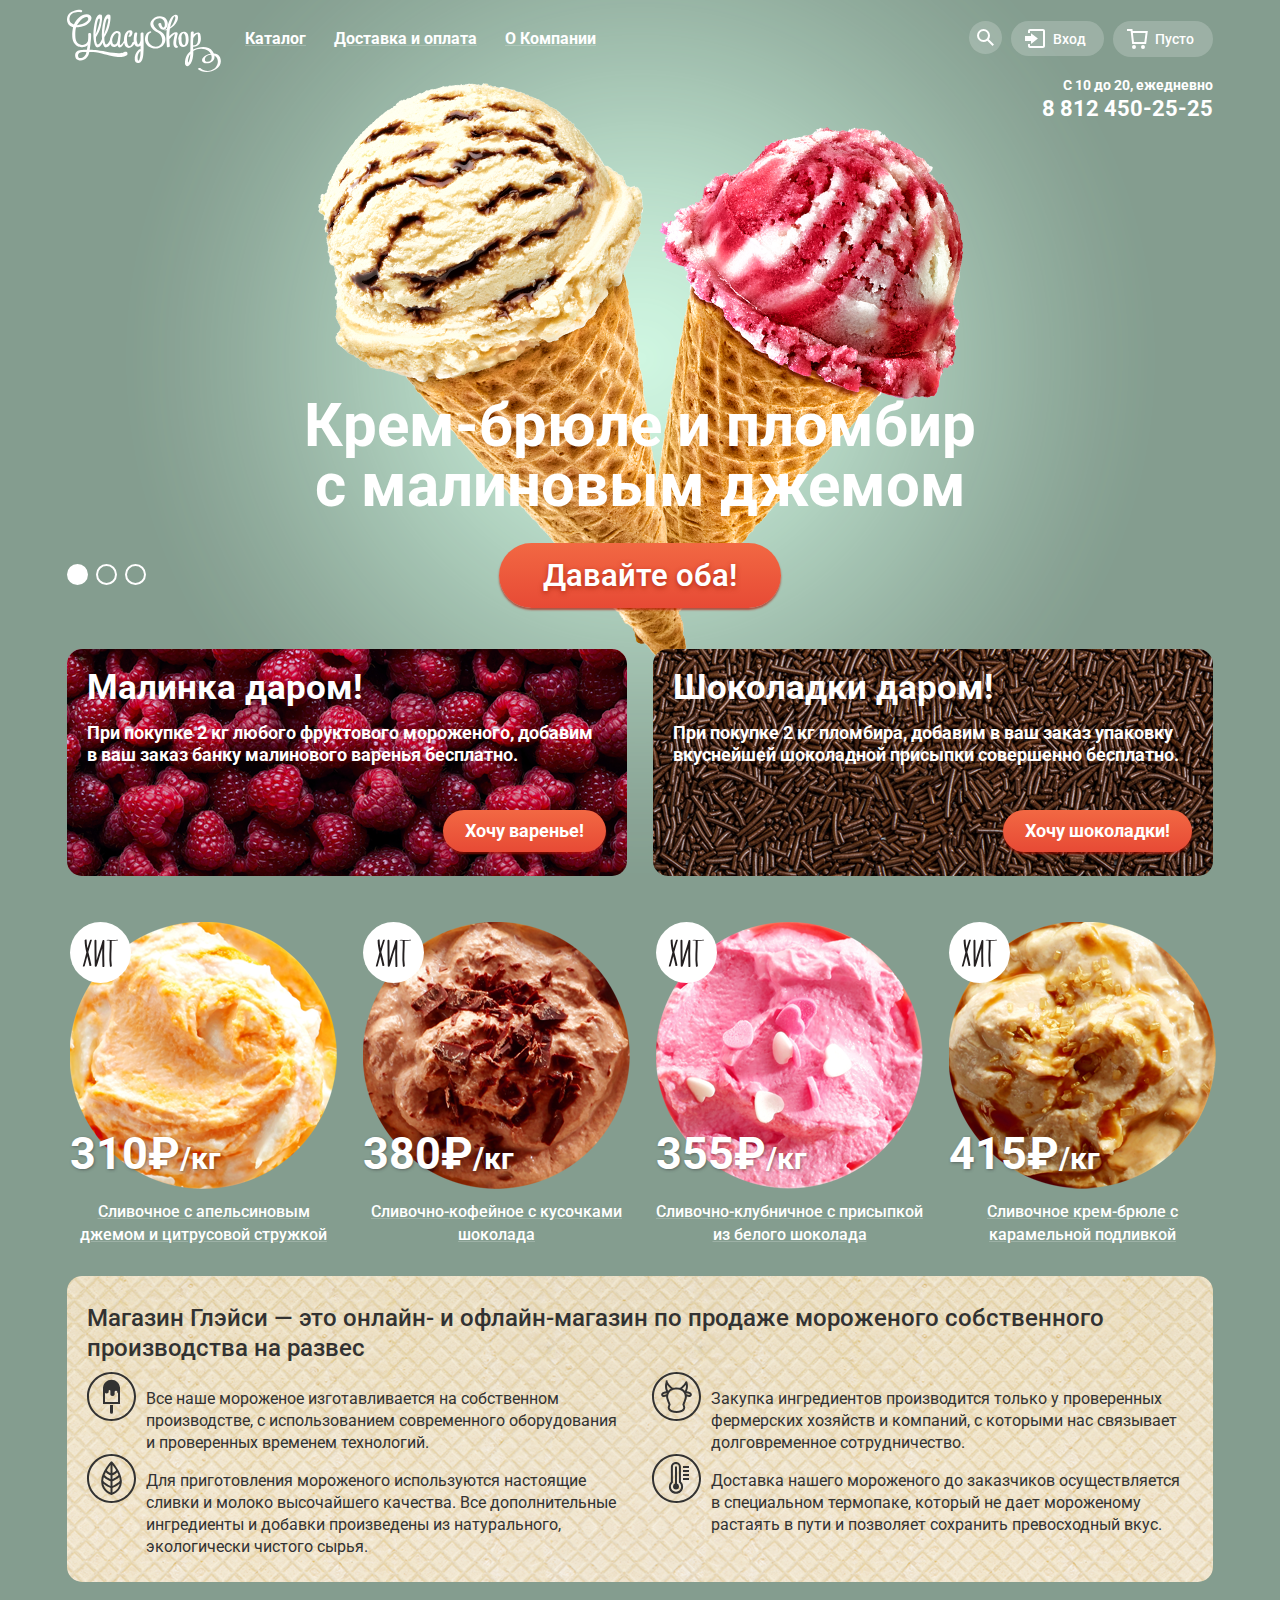
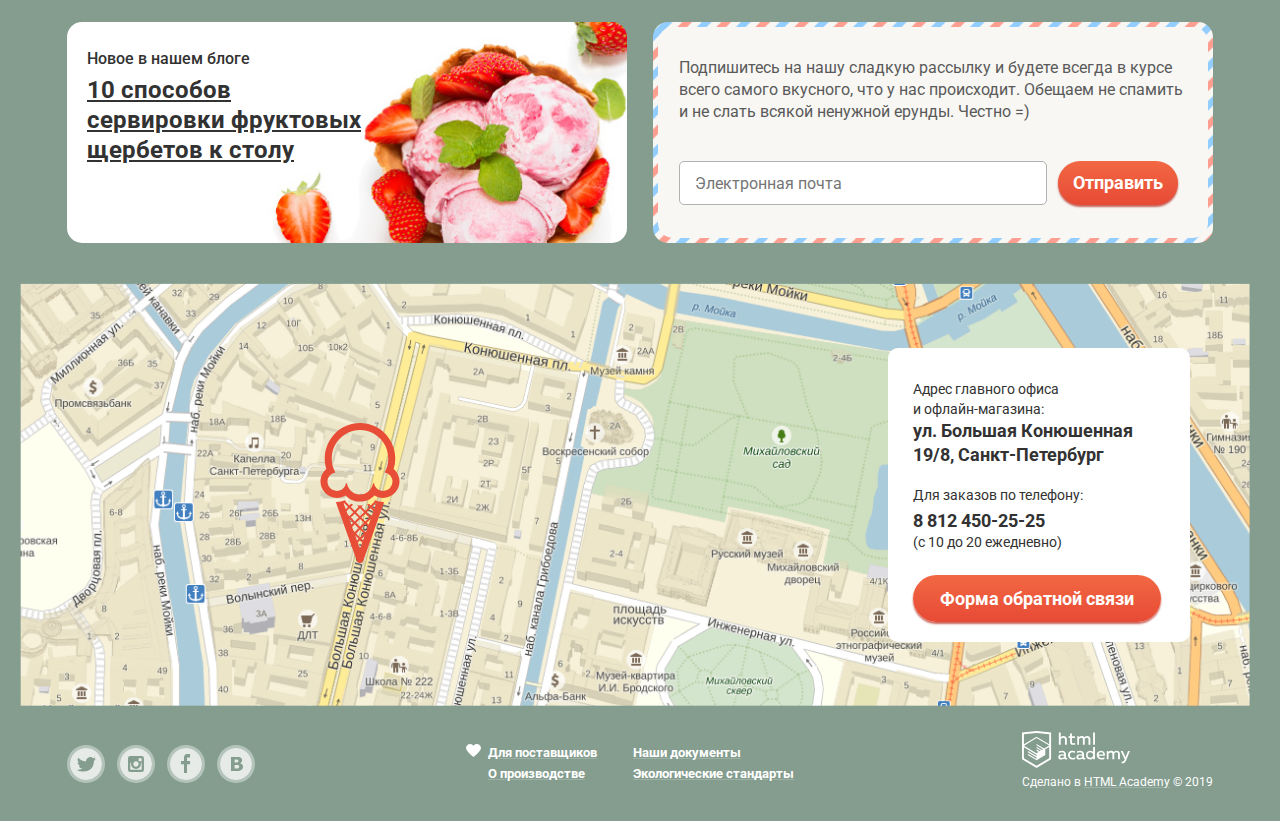
==== index.html @ 92e872d4 "кроссбраузерность" ====
<!DOCTYPE html>
<html lang="ru">

<head>
  <meta charset="utf-8">
  <title>Магазин мороженного "Gllacy Shop"</title>
  <link href="https://fonts.googleapis.com/css?family=Roboto:400,500,700&display=swap&subset=cyrillic" rel="stylesheet">
  <link href="css/normalize.css" rel="stylesheet">
  <link href="css/style.css" rel="stylesheet">
</head>

<body>
  <input class="visually-hidden" type="radio" id="product-1" name="toggle" checked>
  <input class="visually-hidden" type="radio" id="product-2" name="toggle">
  <input class="visually-hidden" type="radio" id="product-3" name="toggle">
  <div class="background-wrapper background-wrapper-with-image">
  <div class="wrapper">
    <header>
      <div class="main-header">
        <nav class="main-navigation">
          <a class="logo">
            <img src="img/logo.svg" width="154" height="64" alt="Логотип магазина мороженного «Gllacy Shop»">
          </a>
          <ul class="site-navigation">
            <li class="catalog-nav site-navigation-item">
              <a href="#" class="menu-link">
                Каталог
              </a>
              <ul class="list-navigation">
                <li class="catalog-new"><a href="#">Новинки</a></li>
                <li class="icecream-type"><a href="catalog.html">Сливочное</a></li>
                <li class="icecream-type"><a href="#">Щербеты</a></li>
                <li class="icecream-type"><a href="#">Фруктовый лед</a></li>
                <li class="icecream-type"><a href="#">Мелорин</a></li>
              </ul>
            </li>
            <li class="delivery site-navigation-item">
              <a href="delivery.html" class="menu-link">
                Доставка и оплата
              </a>
            </li>
            <li class="info site-navigation-item">
              <a href="info.html" class="menu-link">
                О Компании
              </a>
            </li>
          </ul>
        </nav>
        <ul class="user-navigation">
          <li class="modal-container">
            <div class="search-block">
              <button type="button" class="search-btn nav-button">
                <svg class="search-svg" xmlns="http://www.w3.org/2000/svg" xmlns:xlink="http://www.w3.org/1999/xlink" width="17" height="17" viewBox="0 0 17 17"><path d="M16.958 15.527L11.75 10.32A6.455 6.455 0 0 0 13 6.5 6.5 6.5 0 1 0 6.5 13a6.465 6.465 0 0 0 3.839-1.263l5.205 5.204 1.414-1.414zM6.5 11C4.019 11 2 8.981 2 6.5S4.019 2 6.5 2 11 4.019 11 6.5 8.981 11 6.5 11z"/></svg>
                Поиск
              </button>
              <div class="search-form modal-wrapper">
                <form action="https://echo.htmlacademy.ru" method="post" name="search-form">
                  <label for="user-search" class="visually-hidden">Поиск по сайту</label>
                  <input class="input-area" type="text" id="user-search" name="search" placeholder="Что ищем?">
                </form>
              </div>
            </div>
          </li>
          <li class="modal-container">
            <div class="login-block">
              <button type="button" class="entrance-btn nav-button">
                <svg class="entrance-svg" xmlns="http://www.w3.org/2000/svg" xmlns:xlink="http://www.w3.org/1999/xlink" width="21" height="19" viewBox="0 0 21 19"><g><path d="M6 14.875L12.917 9.5 6 4.125v2.917H-.042v4.917H6z"/><path d="M18 0H5C3.9 0 3 .9 3 2v2h2V2h13v15H5v-2H3v2c0 1.1.9 2 2 2h13c1.1 0 2-.9 2-2V2c0-1.1-.9-2-2-2z"/></g></svg>
                Вход
              </button>
              <div class="user-form modal-wrapper">
                <form action="https://echo.htmlacademy.ru" method="post" name="user-page">
                  <label for="user-login" class="visually-hidden">Электронная почта</label>
                  <input class="input-area" type="email" id="user-login" name="login" placeholder="Электронная почта">
                  <label for="user-password" class="visually-hidden">Пароль</label>
                  <input class="input-area" type="password" id="user-password" name="password" placeholder="Пароль">
                </form>
                <div class="user-form-block">
                  <div class="popup-block">
                    <button class="popup-btn red-button" type="submit">
                      Войти
                    </button>
                  </div>
                  <div class="user-help-container popup-block">
                    <a href="#" class="black-link">Забыли пароль?</a>
                    <a href="#" class="black-link">Новая регистрация</a>
                  </div>
                </div>
              </div>
            </div>
          </li>
          <li class="modal-container">
            <button type="button" class="basket-button nav-button">
              <svg class="basket-svg" xmlns="http://www.w3.org/2000/svg" width="21" height="20" viewBox="0 0 21 20"><g><path d="M5.657 2.031L5.422 0H0v2h3.64l1.5 13h13.988l1.699-12.969H5.657zM17.372 13H6.922L5.888 4.031h12.66L17.372 13z"/><circle cx="6.984" cy="18" r="2"/><circle cx="15.984" cy="18" r="2"/></g></svg>
              Пусто
            </button>
          </li>
        </ul>
      </div>
      <div class="wrapper-contact-info">
        <div class="contact-info">
          <p class="work-hours">
            С 10 до 20, ежедневно
          </p>
          <p class="number">
            <a href="tel:88124502525">
              8 812 450-25-25
            </a>
          </p>
        </div>
      </div>
    </header>
  </div>
  <main>
    <div class="wrapper">
      <h1 class="visually-hidden">
        Магазин мороженного «Gllacy Shop»
      </h1>
      <section class="slider">
        <h2 class="visually-hidden">Слайды с мороженным</h2>
        <div class="slider-controls">
          <label class="slider-control" for="product-1">Первый</label>
          <label class="slider-control" for="product-2">Второй</label>
          <label class="slider-control" for="product-3">Третий</label>
        </div>
        <ul class="slider-list">
          <li class="slider-item slide" id="slide1">
            <h3 class="slide-title">
              Крем-брюле и пломбир с малиновым джемом
            </h3>
            <a class="give-link red-button" href="#">
              Давайте оба!
            </a>
          </li>
          <li class="slider-item slide" id="slide2">
            <h3 class="slide-title">
              Шоколадный пломбир и лимонный сорбет
            </h3>
            <a class="give-link red-button" href="#">
              Давайте оба!
            </a>
          </li>
          <li class="slider-item slide" id="slide3">
            <h3 class="slide-title">
              Пломбир с помадкой и клубничный щербет
            </h3>
            <a class="give-link red-button" href="#">
              Давайте оба!
            </a>
          </li>
        </ul>
      </section>
      <div class="container-sale">
        <section class="sale-berry sale-block">
          <h2 class="sale-heading">
          Малинка даром!
          </h2>
          <p class="sale-paragraph">
          При покупке 2 кг любого фруктового мороженого, добавим в ваш заказ банку малинового варенья бесплатно.
          </p>
          <a class="sale-btn red-button" href="#">
            Хочу варенье!
          </a>
        </section>
        <section class="sale-choko sale-block">
          <h2 class="sale-heading">
            Шоколадки даром!
          </h2>
          <p class="sale-paragraph">
            При покупке 2 кг пломбира, добавим в ваш заказ упаковку вкуснейшей шоколадной присыпки совершенно бесплатно.
          </p>
          <a class="sale-btn red-button" href="#">
            Хочу шоколадки!
          </a>
        </section>
      </div>
      <section class="catalog">
        <h2 class="visually-hidden">
          Список сортов мороженного
        </h2>
        <ul class="catalog-list">
          <li class="catalog-item action">
            <p class="icecream-img hit">
              <a href="#"></a>
              <img src="img/orange.png" alt="Сливочное с апельсиновым джемом и цитрусовой стружкой" width="267" height="267">
            </p>
            <p class="icecream-price">
              310₽<span class="icecream-kg">/кг</span>
            </p>
            <h3 class="icecream-name">
              <a href="#" class="white-link">
                Сливочное с апельсиновым джемом и цитрусовой стружкой
              </a>
            </h3>
            <div class="actions">
              <a class="show-button red-button" href="#">
                Быстрый просмотр
              </a>
            </div>
          </li>
          <li class="catalog-item action">
            <p class="icecream-img hit">
              <a href="#"></a>
              <img src="img/coffee.png" alt="Сливочно-кофейное с кусочками шоколада" width="267" height="267">
            </p>
            <p class="icecream-price">
              380₽<span class="icecream-kg">/кг</span>
            </p>
            <h3 class="icecream-name">
              <a href="#" class="white-link">
                Сливочно-кофейное с кусочками шоколада
              </a>
            </h3>
            <div class="actions">
              <a class="show-button red-button" href="#">
                Быстрый просмотр
              </a>
            </div>
          </li>
          <li class="catalog-item action">
            <p class="icecream-img hit">
              <a href="#"></a>
              <img src="img/strawberry.png" alt="Сливочно-клубничное с присыпкой из белого шоколада" width="267" height="267">
            </p>
            <p class="icecream-price">
              355₽<span class="icecream-kg">/кг</span>
            </p>
            <h3 class="icecream-name">
              <a href="#" class="white-link">
                Сливочно-клубничное с присыпкой из белого шоколада
              </a>
            </h3>
            <div class="actions">
              <a class="show-button red-button" href="#">
                Быстрый просмотр
              </a>
            </div>
          </li>
          <li class="catalog-item action">
            <p class="icecream-img hit">
              <a href="#"></a>
              <img src="img/cream.png" alt="Сливочное крем-брюле с карамельной подливкой" width="267" height="267">
            </p>
            <p class="icecream-price">
              415₽<span class="icecream-kg">/кг</span>
            </p>
            <h3 class="icecream-name">
              <a href="#" class="white-link">
                Сливочное крем-брюле с карамельной подливкой
              </a>
            </h3>
            <div class="actions">
              <a class="show-button red-button" href="#">
                Быстрый просмотр
              </a>
            </div>
          </li>
        </ul>
      </section>
      <section class="about-shop">
        <h2 class="shop-description">
          Магазин Глэйси — это онлайн- и офлайн-магазин по продаже мороженого собственного производства на развес
        </h2>
        <ul class="shop-item">
          <li class="shop-list icecream-svg">
            <p>
            Все наше мороженое изготавливается на собственном производстве, с использованием современного
            оборудования и проверенных временем технологий.
            </p>
          </li>
          <li class="shop-list cow-svg">
            <p>
              Закупка ингредиентов производится только у проверенных фермерских хозяйств и компаний, с которыми
              нас связывает долговременное сотрудничество.
            </p>
          </li>
          <li class="shop-list eco-svg">
            <p>
            Для приготовления мороженого используются настоящие сливки и молоко высочайшего качества.
            Все дополнительные ингредиенты и добавки произведены из натурального, экологически чистого сырья.
            </p>
          </li>
          <li class="shop-list termo-svg">
            <p>
            Доставка нашего мороженого до заказчиков осуществляется в специальном термопаке, который не дает
            мороженому растаять в пути и позволяет сохранить превосходный вкус.
            </p>
          </li>
        </ul>
      </section>
      <div class="container-news-sub">
        <article class="news block-news-sub">
          <h2 class="news-title">Новое в нашем блоге</h2>
          <p class="news-article">
            <a href="#" class="black-link">
            10 способов сервировки фруктовых щербетов к столу
            </a>
          </p>
        </article>
        <section class="subscription block-news-sub">
          <div class="subscription-wrapper">
            <h2 class="visually-hidden">Подписка на рассылку</h2>
            <p class="subscription-message">
              Подпишитесь на нашу сладкую рассылку и будете всегда в курсе всего самого вкусного, что у нас
              происходит.
              Обещаем не спамить и не слать всякой ненужной ерунды. Честно =)
            </p>
            <form action="https://echo.htmlacademy.ru" method="post" name="user-subscription">
              <label for="subscription-field" class="visually-hidden">Электронная почта</label>
              <input class="input-area email-form" type="email" name="subscription-form" id="subscription-field" placeholder="Электронная почта">
              <button type="submit" class="subscription-btn red-button">Отправить</button>
            </form>
          </div>
        </section>
      </div>
    </div>
    <section class="contact-block">
      <h2 class="visually-hidden">Контактная информация</h2>
      <iframe src="https://www.google.com/maps/embed?pb=!1m18!1m12!1m3!1d1712.0566339341992!2d30.32383543228358!3d59.93859171300498!2m3!1f0!2f0!3f0!3m2!1i1024!2i768!4f13.1!3m3!1m2!1s0x4696310fca145cc1%3A0x42b32648d8238007!2z0JHQvtC70YzRiNCw0Y8g0JrQvtC90Y7RiNC10L3QvdCw0Y8g0YPQuy4sIDE5LzgsINCh0LDQvdC60YIt0J_QtdGC0LXRgNCx0YPRgNCzLCAxOTExODY!5e0!3m2!1sru!2sru!4v1571417828946!5m2!1sru!2sru" width="1200" height="430" style="border:0;" allowfullscreen=""></iframe>
      <div class="img-map">
        <img class="map" src="img/map.png" alt="ул. Большая Конюшенная 19/8, Санкт-Петербург" width="1200" height="430">
        <img class="pin" src="img/pin.svg" alt="" width="80" height="140">
      </div>
      <div class="contacts">
        <div class="contact-info-map">
          Адрес главного офиса<br> и офлайн-магазина:
          <span class="address">ул. Большая Конюшенная  19/8, Санкт-Петербург</span>
          Для заказов по телефону:
          <span class="tel-number">
            <a href="tel:88124502525">
              8 812 450-25-25
            </a>
          </span>
          (с 10 до 20 ежедневно)
        </div>
        <a class="user-info red-button" href="#">
          Форма обратной связи
        </a>
      </div>
    </section>
  </main>
  <footer>
    <div class="wrapper">
      <div class="container-footer">
        <div class="social-media">
          <ul class="socialmedia-list">
            <li>
              <a href="#" class="socialmedia-icon twitter">
                <span class="visually-hidden">Твиттер</span>
              </a>
            </li>
            <li>
              <a href="#" class="socialmedia-icon insta">
                <span class="visually-hidden">Инстаграм</span>
              </a>
            </li>
            <li>
              <a href="#" class="socialmedia-icon facebook">
                <span class="visually-hidden">Фейсбук</span>
              </a>
            </li>
            <li>
              <a href="#" class="socialmedia-icon vkontakte">
                <span class="visually-hidden">Вконтакте</span>
              </a>
            </li>
          </ul>
        </div>
        <div class="clients-information">
          <ul class="information-item">
            <li class="information-list heart">
              <a href="#" class="white-link">
                Для поставщиков
              </a>
            </li>
            <li class="information-list">
              <a href="#" class="white-link">
                Наши документы
              </a>
            </li>
            <li class="information-list">
              <a href="#" class="white-link">
                О производстве
              </a>
            </li>
            <li class="information-list">
              <a href="#" class="white-link">
                Экологические стандарты
              </a>
            </li>
          </ul>
        </div>
        <div class="copyright">
          <div class="html-academy">
            <a href="https://htmlacademy.ru/intensive/htmlcss">
              <img class="html-logo" src="img/logo-htmlacademy.svg" alt="Логотип HTML Академии" width="108" height="39">
            </a>
            <p>Сделано в <a class="footer-logo white-link" href="https://htmlacademy.ru/intensive/htmlcss">HTML Academy</a> &copy; 2019
            </p>
          </div>
        </div>
      </div>
    </div>
  </footer>
  <section class="modal">
    <button class="modal-close" type="button">
      <span class="visually-hidden">Закрыть</span>
    </button>
    <h2 class="visually-hidden">Форма обратной связи</h2>
    <p>Мы обязательно вам ответим!</p>
    <form action="https://echo.htmlacademy.ru" method="post" name="userfield-form">
      <label for="userfield-id" class="visually-hidden">Ваше имя</label>
      <input class="input-area" type="text" name="username" id="userfield-id" placeholder="Как вас зовут?" required>
      <label for="userfield-mail" class="visually-hidden">Электронная почта</label>
      <input class="input-area" type="email" name="user-mail" id="userfield-mail" placeholder="Ваша почта для ответа?" required>
      <textarea class="input-area" name="user-message" id="userfield-message" rows="5" placeholder="Напишите что-нибудь..." aria-label="Поле для сообщения" required></textarea>
      <button type="submit" class="submit-btn red-button">Отправить</button>
    </form>
  </section>
  </div>
  <script src="../js/script.js"></script>
</body>

</html>
---- css/style.css ----
/*----общие стили---*/
body {
  margin: 0;
  padding: 0;

  font-family: "Roboto", "Arial", "sans-serif";
  font-size: 16px;
  line-height: 22px;
  color: #ffffff;
}
a {
  text-decoration: none;
}
button {
  cursor: pointer;
}
img {
  max-width: 100%;
  height: auto;
}
.wrapper {
  width: 1146px;
  padding: 0 27px;
  margin-right: auto;
  margin-left: auto;
}

.background-wrapper {
  background-color: #849d8f;
}
.background-wrapper-with-image {
  background-color: #849d8f;
  background-image: url("../img/double_icecream_1.png");
  background-repeat: no-repeat;
  background-position: top center;
  transition: background-image 0.5s ease, background-color 0.5s ease;
}
.background-wrapper-with-image::before,
.background-wrapper-with-image::after {
  content: "";
  visibility: hidden;
}
.background-wrapper-with-image::before {
  background-image: url("../img/double_icecream_2.png");
}
.background-wrapper-with-image::after {
  background-image: url("../img/double_icecream_3.png");
}
.visually-hidden {
  position: absolute;
  width: 1px;
  height: 1px;
  margin: -1px;
  border: 0;
  padding: 0;
  clip: rect(0 0 0 0);
  overflow: hidden;
}

/*----BUTTONS---*/
.nav-button {
  display: flex;
  align-items: center;
  padding: 8px;
  font-size: 14px;
  font-weight: 500;
  line-height: 16px;
  color: #ffffff;
  fill: #ffffff;

  border: none;
  border-radius: 20px;
  background-color: rgba(255,255,255, 0.2)
}
.nav-button:hover,
.nav-button:focus {
  color: #323232;
  background-color: #f8f7f4;
  fill: #323232;
}
.red-button {
  color: #ffffff;
  box-shadow: 0px 2px 2px 0 rgba(172, 16, 0, 0.64);
  background-image: linear-gradient(to top, #e74a35, #f26843);
  border-radius: 50px;
  border: none;
}
.red-button:hover,
.red-button:focus {
  box-shadow: 0px 2px 2px 0 #ac1000;
  background-image: linear-gradient(to bottom, rgba(255, 255, 255, 0.2), rgba(255, 255, 255, 0.2)), linear-gradient(to top, #e74a35, #f26843);
}
.red-button:active {
  box-shadow: inset 0px 2px 2px 0 #942718;
  background-image: linear-gradient(to bottom, rgba(0, 0, 0, 0.07), rgba(0, 0, 0, 0.07)), linear-gradient(to bottom, #e74a35, #f26843);
}

/*----LINK----*/

.menu-link {
  display: block;
  padding: 9px 14px;
  color: #ffffff;
  text-decoration: underline rgba(255,255,255, 0.2);
}
.menu-link:hover,
.menu-link:focus {
  color: #333333;
  background-color: #f7f6f3;
  border-radius: 40px;
}
.menu-link:active {
  color: #333333;
  border-radius: 40px;
  box-shadow: inset 0px 2px 1px 0 #696969;
  background-color: #ededed;
}
.white-link {
  color: #ffffff;
}
.white-link:hover,
.white-link:focus,
.white-link:active {
  color: #ffbc9e;
}
.black-link {
  color: #323232;
}
.black-link:hover,
.black-link:focus,
.black-link:active {
  color: #e84d37;
}
.input-area {
  height: 44px;
  box-sizing: border-box;
  padding: 9px 15px;
  font:inherit;
  color: inherit;
  font-size: 14px;
  line-height: 24px;
  color: #323232;
  border: 1px solid #b2b2b2;
  border-radius: 5px;
}
.input-area:hover {
  padding: 8px 14px;
  border: 2px solid #9a9a9a;
}
.input-area:focus {
  padding: 8px 14px;
  border: 2px solid #2e88e4;
}
/*---- main page HEADER ---*/
.main-header {
  display: flex;
  justify-content: space-between;
  align-items: center;
  padding-top: 5px;
}
.main-navigation {
  display: flex;
  align-items: center;
  font-weight: 700;
  line-height: 18px;
  text-align: left;
  color: #ffffff;
}
.logo {
  margin-right: 10px;
  width: 154px;
  padding-top: 4px;
}
.site-navigation {
  position: relative;
  display: flex;
  flex-wrap: wrap;
  align-items: center;
  margin: 0;
  padding: 0;
  list-style: none;
}
.site-navigation-item {
  min-height: 40px;
}
.list-navigation {
  position: absolute;
  top: 39px;
  left: -7px;
  display: none;
  z-index: 2;
  width: 143px;
  padding: 11px 0 6px 0;
  box-shadow: 0px 20px 20px 0 #00000066;
  background-color: #f8f7f4;
  border-radius: 5px;
  list-style: none;
}
.list-navigation a {
  padding: 0;
  margin: 0;
  font-size: 14px;
  line-height: 16px;
  font-weight: 400;
  color: #323232;
  cursor: pointer;
}
.catalog-new {
  position: relative;
  padding-left: 20px;
  padding-bottom: 10px;
  margin-bottom: 5px;
}
.catalog-new::after {
  position: absolute;
  content: "";
  left: 7px;
  bottom: 1px;
  width: 129px;
  height: 1px;
  border-bottom: 1px solid rgba(0, 0, 0, 0.2);
}
.catalog-new a {
  font-weight: 700;
}
.icecream-type {
  margin: 0;
  padding: 0;
  padding: 6px 0px;
  list-style: none;
}
.icecream-type a {
  padding: 0 20px;
}
.icecream-type:hover {
  background-color: #fbded7;
}
.icecream-type:active {
  background-color:  #f6b5a5;
}
.catalog-nav:hover .list-navigation {
  display: block;
}
.catalog-nav:hover .menu-link {
  color: #333333;
  background-color: #f7f6f3;
  border-radius: 40px;
}
/*-----USER-BLOCK-----*/
.user-navigation {
  display: flex;
  align-items: center;
  flex-wrap: wrap;
  padding: 0;
  margin: 0;
  list-style: none;
}
.search-btn {
  font-size: 0;
}
.user-navigation li:not(:last-child) {
  margin-right: 9px;
}
.search-block {
  position: relative;
}
.modal-container {
  min-height: 40px;
}
.modal-wrapper {
  position: absolute;
  display: none;
  z-index: 2;
  right: 0;
  top: 39px;
  border-radius: 5px;
  box-shadow: 0px 20px 20px 0 #00000066;
  background-color: #f8f7f4;
}
.modal-container:hover .modal-wrapper {
  display: block;
}
.modal-container:hover .nav-button {
  color: #323232;
  background-color: #f8f7f4;
  fill: #323232;
}
.search-form {
  width: 341px;
  min-height: 84px;
}
.search-form input {
  margin: 20px 15px;
  width: 309px;
  min-height: 14px;
}
.login-block {
  position: relative;
}
.user-form {
  width: 237px;
  padding: 20px;
}
.user-form input {
  box-sizing: border-box;
  margin-bottom: 20px;
  width: 240px;
}
.user-form-block {
  display: flex;
  justify-content: space-between;
}
.popup-block:not(:last-child) {
  margin-right: 9px;
}
.user-help-container {
  display: flex;
  flex-direction: column;
  flex-wrap: wrap;
}
.user-help-container a {
  text-decoration: underline;
}
.popup-btn {
  font-size: 18px;
  line-height: 24px;
  font-weight: 700;
  color: #fefefe;
  padding: 10px 25px;
}
.wrapper-contact-info {
  display: flex;
}
.contact-info {
  margin-left: auto;
  text-align: right;
  font-weight: 700;
  color: #ffffff;
}
.work-hours {
  margin: 0;
  padding-bottom: 4px;
  font-size: 14px;
  line-height: 16px;
}
.number {
  margin: 0;
  font-size: 22px;
  line-height: 24px;
}
.number a {
  color: #ffffff;
}
.entrance-btn {
  min-width: 93px;
  text-align: center;
}
.entrance-btn svg,
.basket-button svg {
  padding-right: 7px;
  padding-left: 6px;
}
.basket-button {
  min-width: 100px;
}
.user-form a {
  font-size: 13px;
  font-weight: 400;
  line-height: 24px;
}

/*----Main SLIDER---*/
.slider {
  position: relative;
  padding-top: 275px;
  padding-bottom: 41px;
  text-align: center;
}
.slider-list {
  margin: 0;
  padding: 0;
  list-style: none;
}
.slide {
  display: none;
}
.slide-title {
  width: 700px;
  margin: 0 auto;
  margin-bottom: 27px;
  font-size: 60px;
  line-height: 60px;
  font-weight: 700;
}
.slider-controls {
  position: absolute;
  bottom: 63px;
  left: 0;
  font-size: 0;
}
.slider-controls .slider-control {
  display: inline-block;
  width: 17px;
  height: 17px;
  margin-right: 8px;
  vertical-align: top;
  background-color: transparent;
  border: 2px solid #ffffff;
  border-radius: 50%;
  cursor: pointer;
}
.slider-controls .slider-control:hover,
.slider-controls .slider-control:focus {
  background-color: rgba(248, 247, 244, 0.4);
}
.slider-control:last-child {
  margin-right: 0;
}
#product-1:checked ~ .background-wrapper-with-image {
  background-color: #849d8f;
  background-image: url("../img/double_icecream_1.png");
}

#product-2:checked ~ .background-wrapper-with-image {
  background-color: #8996a6;
  background-image: url("../img/double_icecream_2.png");
}

#product-3:checked ~ .background-wrapper-with-image {
  background-color: #9d8b84;
  background-image: url("../img/double_icecream_3.png");
}
#product-1:checked ~ .background-wrapper-with-image #slide1,
#product-2:checked ~ .background-wrapper-with-image #slide2,
#product-3:checked ~ .background-wrapper-with-image #slide3 {
  display: block;
}
#product-1:checked ~ .background-wrapper-with-image label[for="product-1"],
#product-2:checked ~ .background-wrapper-with-image label[for="product-2"],
#product-3:checked ~ .background-wrapper-with-image label[for="product-3"] {
  background-color: #ffffff;
}
.give-link {
  display: inline-block;
  padding: 12px 44px;
  font-size: 31px;
  font-weight: 600;
  line-height: 41px;
  vertical-align: top;
  text-align: center;
  text-decoration: none;
  text-shadow: 0px 2px 5px rgba(160, 32, 11, 0.76);
  color: #ffffff;
}
/*----Main-SALE---*/
.container-sale {
  display: flex;
  justify-content: space-between;
  flex-wrap: wrap;
  padding: 0;
  margin-bottom: 20px;
  min-height: 229px;
}
.sale-block {
  display: flex;
  flex-direction: column;
  width: 519px;
  margin-right: 26px;
  margin-bottom: 20px;
  padding: 18px 21px 24px 20px;
  color: #ffffff;
  font-weight: 700;
  background-repeat: no-repeat;
  background-size: cover;
  border-radius: 15px;
}
.sale-block:nth-child(2n) {
  margin-right: 0;
}
.sale-berry {
  background-color: #c03457;
  background-image: url("../img/berry.png");
}
.sale-choko {
  background-color: #422929e0;
  background-image: url("../img/choko.png");
}
.sale-heading {
  margin: 0;
  margin-bottom: 14px;
  font-size: 35px;
  line-height: 41px;
}
.sale-paragraph {
  margin: 0;
  margin-bottom: 44px;
  font-size: 18px;
  line-height: 22px;
}
.sale-btn {
  align-self: flex-end;
  padding: 9px 22px;
  font-size: 18px;
  line-height: 24px;
}
/*---Main DESCRIPTION---*/
.about-shop {
  padding: 27px 24px 24px 20px;
  margin-bottom: 40px;
  color: #323232;
  background-color: #cfbfa0;
  background-image: url("../img/vaffel.png");
  background-repeat: no-repeat;
  border-radius: 15px;
  background-size: cover;
}
.shop-description {
  margin-top: 0;
  margin-bottom: 9px;
  font-size: 24px;
  font-weight: 500;
  line-height: 30px;
}
.shop-item {
  display: flex;
  flex-wrap: wrap;
  padding: 0;
  margin: 0;
  font-weight: 400;
  list-style: none;
}
.shop-list {
  display: flex;
  width: 537px;
  margin-right: 28px;
}
.shop-list:nth-child(2n) {
  margin-right: 0;
}
.shop-list p {
  margin: 0;
  padding-top: 16px;
}
.shop-list::before {
  display: block;
  flex-shrink: 0;
  margin-right: 10px;
  content: '';
  width: 49px;
  height: 49px;
}
.icecream-svg::before {
  background-image: url("../img/ice-cream.svg");
}
.cow-svg::before {
  background-image: url("../img/cow.svg");
}
.eco-svg::before {
  background-image: url("../img/eco.svg");
}
.termo-svg::before {
  background-image: url("../img/thermometer.svg");
}
/*---Main ARTICLE---*/
.container-news-sub {
  display: flex;
  justify-content: space-between;
  flex-wrap: wrap;
  padding: 0;
  margin-bottom: 20px;
  min-height: 220px;
}
.block-news-sub {
  display: flex;
  flex-direction: column;
  width: 560px;
  margin-right: 26px;
  margin-bottom: 20px;
  background-repeat: no-repeat;
  background-size: cover;
  border-radius: 15px;
}
.block-news-sub:nth-child(2n) {
  margin-right: 0;
}
.news {
  width: 520px;
  padding: 26px 20px;
  text-align: left;
  color: #323232;
  background-color: #e7d1d1;
  background-image: url("../img/background-article.jpg");
}
.news-title {
  margin: 0;
  margin-bottom: 5px;
  font-size: 16px;
  font-weight: 500;
  line-height: 22px;
}
.news-article {
  margin: 0;
  max-width: 281px;
}
.news-article a {
  font-size: 24px;
  font-weight: 700;
  line-height: 30px;
  text-decoration: underline;
}
/*---Main SUBSCRIBE---*/
.subscription-wrapper {
  margin: 0;
  padding: 30px 22px 33px 21px;
  border-radius: 15px;
  background-color: #f8f7f4;
}
.subscription {
  width: 550px;
  min-height: 210px;
  padding: 5px;
  font-weight: 400;
  color: #5a5a5a;
  background-image: url("../img/bg-post.svg");
  background-position: 50% 50%;
}
.subscription input {
  font-size: 16px;
  width: 368px;
  margin-right: 11px;
}
.subscription-message {
  margin: 0;
  margin-bottom: 38px;
}
.subscription-wrapper form {
  display: flex;
}
.email-form {
  width: 368px;
  height: 44px;
  font-size: 16px;
  font-weight: 400;
  line-height: 24px;
  margin-right: 11px;
  padding-left: 15px;
}
.subscription-btn {
  padding: 10px 15px;
  font-size: 18px;
  line-height: 24px;
  font-weight: 700;
  color: #fefefe;
}
/*----Main MAP---*/
.contact-block {
  margin-bottom: 18px;
  display: flex;
  position: relative;
  height: 430px;
}
.contact-block iframe {
  position: relative;
  z-index: 2;
  border: none;
  width: 100%;
}
.img-map {
  position: absolute;
  top: 0;
  left: 0;
  z-index: 1;
  margin: 0;
}
.map {
  width: 100%;
}
.pin {
  position: absolute;
  top: 140px;
  left: 320px;
}
.contacts {
  position: absolute;
  z-index: 3;
  top: 65px;
  right: 90px;
  padding: 31px 25px;
  width: 252px;
  border-radius: 10px;
  background-color: #ffffff;
  color: #323232;
}
.contact-info-map {
  display: flex;
  flex-direction: column;
  font-size: 14px;
  font-weight: 400;
  line-height: 20px;
  margin: 0;
  margin-bottom: 35px;
}
.address {
  font-size: 18px;
  font-weight: 700;
  line-height: 24px;
  padding-bottom: 18px;
}
.tel-number a {
  font-size: 18px;
  font-weight: 700;
  line-height: 22px;
  color: #323232;
}
.tel-number {
  padding-top: 5px;
}
.user-info {
  padding: 13px 27px;
  font-size: 18px;
  line-height: 24px;
  font-weight: 700;
  color: #fefefe;
}
/*----FOOTER---*/
.container-footer {
  display: flex;
  justify-content: space-between;
  align-items: center;
  padding-bottom: 30px;
}
/*---Footer SOCIAL-MEDIA---*/
.socialmedia-list {
  display: flex;
  justify-content: space-between;
  padding: 0;
  margin: 0;
  list-style: none;
}
.socialmedia-list li {
  margin-right: 18px;
  width: 32px;
  height: 32px;
}
.socialmedia-list li:last-child {
  margin-right: 0;
}
.socialmedia-icon {
  display: block;
  width: 32px;
  height: 32px;
  border: 3px solid rgba(255,255,255, 0.5);
  border-radius: 50%;
  background-repeat: no-repeat;
  opacity: 0.8;
  cursor: pointer;
}
.socialmedia-icon:hover,
.socialmedia-icon:focus {
  color: #ffffff;
  border: 3px solid rgba(255,255,255, 0.7);
  border-radius: 50%;
  opacity: 1;
}
.socialmedia-icon:active {
  color: #e9e9e9;
  border: 3px solid rgba(255,255,255, 0.7);
  border-radius: 50%;
  opacity: 0.5;
}
.vkontakte {
  background-image: url("../img/vk.svg");
}
.insta {
  background-image: url("../img/instagram.svg");
}
.facebook {
  background-image: url("../img/fb.svg");
}
.twitter {
  background-image: url("../img/twitter.svg");
}

/*----Footer INFORMATION---*/
.information-item {
  width: 363px;
  padding: 0;
  margin: 0;
  display: flex;
  flex-wrap: wrap;
  font-size: 13px;
  font-weight: 700;
  line-height: 18px;
  list-style: none;
}
.clients-information {
  margin-left: 68px;
  margin-top: 8px;
}
.information-list {
  position: relative;
  display: flex;
  min-width: 145px;
  margin: 0;
  margin-bottom: 3px;
  box-sizing: border-box;
}
.information-list a {
  text-decoration: underline rgba(255,255,255, 0.2);
}
.heart::before {
  position: absolute;
  right: 145px;
  width: 15px;
  height: 13px;
  flex-shrink: 0;
  margin-right: 7px;
  content: '';
  background-image: url("../img/heart.svg");
  background-repeat: no-repeat;
}
/*----Footer COPYRIGHT---*/
.html-academy {
  display: flex;
  flex-direction: column;
  justify-content: center;
  min-width: 189px;
  margin: 0;
  font-size: 12px;
  font-weight: 400;
  line-height: 18px;
  text-align: left;
  color: #fefefe;
}
.html-academy a {
  margin: 0;
  text-decoration: underline rgba(255,255,255, 0.2);
}
.html-academy p {
  margin: 0;
}
/*----Modal-form----*/
@keyframes bounce {
  0% {
    transform: translateY(-2000px);
  }

  70% {
    transform: translateY(30px);
  }

  90% {
    transform: translateY(-10px);
  }

  100% {
    transform: translateY(0);
  }
}
@keyframes shake {
  0%,
  100% {
    transform: translateX(0);
  }
  10%,
  30%,
  50%,
  70%,
  90% {
    transform: translateX(-10px);
  }
  20%,
  40%,
  60%,
  80% {
    transform: translateX(10px);
  }
}
.modal {
  position: fixed;
  display: none;
  z-index: 50;
  top: 120px;
  left: 50%;
  width: 430px;
  margin-left: -230px;
  padding: 18px 24px 27px;
  border-radius: 10px;
  background-color: #f8f7f4;
}
.modal-show {
  display: block;
  animation: bounce 0.6s;
}
.modal-error {
  animation: shake 0.6s;
}
.modal .input-area {
  font-size: 16px;
}
.modal input {
  margin-bottom: 18px;
  width: 265px;
}
.modal textarea {
  width: 426px;
  height: 153px;
  margin-bottom: 20px;
  resize: none;
}
.modal-close {
  position: absolute;
  top: 15px;
  right: 16px;
  width: 18px;
  height: 17px;
  background-color: transparent;
  border: 0;
  cursor: pointer;
}
.modal-close::before,
.modal-close::after {
  content: "";
  position: absolute;
  left: -1px;
  width: 22px;
  height: 2px;
  background-color: #323232;
}
.modal-close::before {
  transform: rotate(45deg);
}
.modal-close::after {
  transform: rotate(-45deg);
}
.modal p {
  margin: 0;
  margin-bottom: 20px;
  margin-right: 10px;
  padding: 0;
  font-size: 24px;
  font-weight: 500;
  line-height: 28px;
  color: #323232;
}
.submit-btn {
  display: block;
  margin-left: auto;
  padding: 10px 20px;
  font-size: 18px;
  line-height: 24px;
  font-weight: 700;
}

/*---Catalog HEADER---*/
.catalog-header {
  margin-bottom: -50px;
}
.full-basket {
  min-width: 117px;
  color: #323232;
  background-color: rgba(248, 247, 244, 0.99);
  border: none;
}
.basket-popup {
  position: relative;
}
.basket-full-block {
  position: absolute;
  right: 0;
  z-index: 2;
  display: none;
  margin-top: 3px;
  padding: 18px 15px;
  width: 510px;
  color: #323232;
  font-size: 13px;
  line-height: 16px;
  font-weight: 400;
  border-radius: 5px;
  box-shadow: 0px 20px 20px 0 #00000066;
  background-color: #f8f7f4;
}
.basket-goods {
  margin: 0;
  border-bottom: 1px solid #cacac7;
}
.basket-goods td {
  padding-bottom: 16px;
  padding-right: 13px;
}
.basket-goods td:nth-child(3n) {
  width: 220px;
  padding-right: 30px;
}
.basket-goods td:nth-child(4n) {
  padding-right: 22px;
}
.basket-goods span {
  color: #999999;
}
.basket-close {
  top: 30px;
  left: 16px;
  width: 11px;
  height: 11px;
}
.basket-close::before,
.basket-close::after {
  left: -1px;
  width: 13px;
  height: 1px;
  background-color: #323232;
}
.basket-close-second {
  top: 85px;
  left: 16px;
  width: 11px;
  height: 11px;
}
.basket-close-second::before,
.basket-close-second::after {
  left: -1px;
  width: 13px;
  height: 1px;
  background-color: #323232;
}
.basket-container {
  display: flex;
  flex-direction: column;
  align-items: flex-end;
}
.basket-container p {
  font-size: 15px;
  line-height: 18px;
  font-weight: 700;
}
.basket-container a {
  padding: 10px 15px;
}
.basket-popup:hover .basket-full-block {
  display: block;
}
.order {
  font-size: 18px;
  line-height: 24px;
  font-weight: 700;
  color: #fefefe;
}
.catalog-nav-current {
  display: block;
  pointer-events: none;
  cursor: default;
  padding: 9px 14px;
  color: #ffffff;
  background-color: #d07058;
  text-decoration: none;
  border-radius: 40px;
}

/*---- Catalog BREADCRUMBS---*/
.breadcrumbs {
  position: relative;
  display: flex;
  justify-content: flex-start;
  margin: 0;
  margin-bottom: 5px;
  padding: 0;
  padding-top: 29px;
  font-size: 14px;
  font-weight: 400;
  line-height: 16px;
  text-align: left;
  color: #ffffff;
  list-style: none;
}
.breadcrumbs-item:not(:last-child)::after {
  padding-right: 5px;
  content: "»";
}
.breadcrumbs-link {
  padding-right: 5px;
  text-decoration: underline rgba(255,255,255, 0.2);
}
/*----Catalog OPTION FORM----*/
.form-background {
  font-size: 16px;
  font-weight: 500;
  line-height: 18px;
  color: #ffffff;
  border: transparent;
  border-radius: 50px;
  background-color: rgba(255,255,255, 0.2)
}
.white-button {
  font-size: 16px;
  font-weight: 500;
  line-height: 18px;
  color: #ffffff;
  border: 2px solid #ffffff;
  border-radius: 50px;
  background-color: rgba(255,255,255, 0.2)
}
.white-button:hover,
.white-button:focus {
  color: #323232;
  border: 2px solid #ffffff;
  border-radius: 20px;
  background-color: #ffffff;
}
.white-button:active {
  color: #323232;
  border: transparent;
  border-radius: 20px;
  box-shadow: inset 0px 2px 1px 0 #696969;
  background-color: #ededed;
}
.option-form {
  margin: 0;
  margin-bottom: 35px;
  display: flex;
  justify-content: flex-start;
  flex-wrap: wrap;
  font-size: 14px;
  font-weight: 500;
  line-height: 16px;
}
.form-title {
  margin: 0;
  margin-bottom: 8px;
  padding-left: 15px;
}
.sorting-block {
  position: relative;
  margin: 0;
  margin-bottom: 10px;
  margin-right: 14px;
}
.sorting {
  min-width: 194px;
  padding: 8px;
  padding-left: 20px;
  -webkit-appearance: none;
  -moz-appearance: none;
  appearance: none;
  cursor: pointer;
}
.sorting::-ms-expand {
  display: none;
}
.arrow {
  content: "";
  position: absolute;
  top: 40px;
  right: 15px;
  border-style: solid;
  border-width: 10px 5px 0 5px;
  border-color: #ffffff transparent transparent transparent;
}
.sorting:hover,
.sorting:focus {
  color: #323232;
}
.sorting:hover + .arrow,
.sorting:focus + .arrow {
  border-color: #323232 transparent transparent transparent;
}
.sorting:active {
  color: #323232;
  background-color: #ffffff;
}
.filter-range {
  width: 220px;
  height: 60px;
  margin-bottom: 10px;
  margin-right: 14px;
}
.range-controls {
  position: relative;
  margin-bottom: 34px;
  padding-top: 16px;
  padding-right: 22px;
  padding-left: 22px;
  height: 21px;
}
.range-controls .scale {
  width: 176px;
  height: 4px;
  background-color: rgba(248, 247, 244, 0.5);
}
.range-controls .bar {
  width: 107px;
  height: 4px;
  margin-left: 20px;
  background-color: #f8f7f4;
}
.range-controls .range-toggle {
  position: absolute;
  top: 6px;
  left: 0;
  width: 4px;
  height: 4px;
  padding: 0;
  border: 8px solid #ffffff;
  background-color: #ababab;
  border-radius: 50%;
  cursor: pointer;
}
.range-controls .range-toggle-min {
  left: 36px;
}
.range-controls .range-toggle-max {
  left: 135px;
}
.fat-block {
  margin: 0;
  margin-bottom: 10px;
  padding: 0;
}
.form-fieldset {
  border: transparent;
  margin: 0;
  padding: 0;
}
.fat-field {
  display: flex;
  justify-content: space-around;
  align-items: center;
  min-width: 415px;
  padding: 8px;
}
.fat-field label {
  display: flex;
  align-items: center;
  cursor: pointer;
}
.input-radio + .radio-indicator {
  display: flex;
  justify-content: center;
  align-items: center;
  margin-right: 5px;
  width: 16px;
  height: 16px;
  border: 3px solid rgba(255,255,255, 0.8);
  border-radius: 50%;
}
 .input-radio:disabled ~ span {
  color: rgba(255,255,255, 0.4);
}
.input-radio:hover + .radio-indicator,
.input-radio:focus + .radio-indicator {
  border: 3px solid rgba(255,255,255);
}
.input-radio:disabled + .radio-indicator {
  border: 3px solid rgba(255,255,255, 0.4);
}
.input-radio:checked + .radio-indicator::after {
  content: "";
  width: 10px;
  height: 10px;
  background-color: rgba(255,255,255, 0.8);
  border-radius: 50%;
}
.input-radio:checked:hover + .radio-indicator::after,
.input-radio:checked:focus + .radio-indicator::after {
  background-color: rgba(255,255,255);
}
.input-radio:checked:disabled + .radio-indicator::after {
  background-color: rgba(255,255,255, 0.4);
}
.consist-block {
  margin: 0;
  margin-right: 13px;
  padding: 0;
}
.consist-field {
  position: relative;
  display: flex;
  justify-content: space-around;
  align-items: center;
  min-width: 703px;
  padding: 8px;
}
.consist-field label {
  display: flex;
  align-items: center;
  cursor: pointer;
}
.input-checkbox + .checkbox-indicator {
  display: flex;
  align-items: center;
  width: 18px;
  height: 18px;
  margin-right: 5px;
  border: 2px solid rgba(255,255,255, 0.8);
  border-radius: 5px;
}
.input-checkbox:disabled ~ span {
  color: rgba(255,255,255, 0.4)
}
.input-checkbox:hover + .checkbox-indicator,
.input-checkbox:focus + .checkbox-indicator {
  border: 2px solid rgba(255,255,255);
}
.input-checkbox:disabled + .checkbox-indicator {
  border: 2px solid rgba(255,255,255, 0.4);
}
.input-checkbox:checked + .checkbox-indicator::after {
  content: "";
  position: absolute;
  width: 24px;
  height: 22px;
  background-image: url("../img/checkbox-on-1.svg");
  background-repeat: no-repeat;
  opacity: 0.8;
}
.input-checkbox:checked:hover + .checkbox-indicator::after,
.input-checkbox:checked:focus + .checkbox-indicator::after {
  background-image: url("../img/checkbox-on-1.svg");
  background-repeat: no-repeat;
}
.input-checkbox:checked:disabled + .checkbox-indicator::after {
  background-image: url("../img/checkbox-on-1.svg");
  opacity: 0.4;
}
.sorting-btn {
  padding: 8px 28px;
  margin-top: 22px;
}

/*---Catalog item---*/
.catalog-list {
  display: flex;
  justify-content: space-between;
  flex-wrap: wrap;
  margin: 0;
  margin-left: -6px;
  margin-right: -12px;
  padding: 0;
  list-style: none;
}
.catalog-item {
  position: relative;
  width: 267px;
  padding: 6px 9px 0;
  margin-bottom: 30px;
}
.action:hover {
  position: relative;
  box-shadow: 0px -20px 20px 0 rgba(0, 0, 0, 0.4);
  background-color: rgba(248, 247, 244, 0.2);
  border-top-left-radius: 10px;
  border-top-right-radius: 10px;
}
.action:hover .actions {
  display: block;
}
.catalog-item .actions {
  position: absolute;
  left: 0px;
  display: none;
  width: 285px;
  z-index: 2;
  box-shadow: 0px 20px 20px 0 rgba(0, 0, 0, 0.4);
  background-color: rgba(248, 247, 244, 0.2);
  border-bottom-left-radius: 10px;
  border-bottom-right-radius: 10px;
}
.catalog-item .show-button {
  display: flex;
  justify-content: center;
  margin: 10px 32px 23px;
  font-size: 18px;
  line-height: 24px;
  font-weight: 700;
  padding: 10px 17px;
}
.icecream-img {
  position: relative;
  margin: 0;
}
.hit::before {
  position: absolute;
  width: 61px;
  height: 61px;
  content: '';
  background-image: url("../img/hit.svg");
  background-size: cover;
}
.icecream-price {
  position: absolute;
  top: 215px;
  margin: 0;
  font-size: 45px;
  font-weight: 700;
  line-height: 45px;
  text-shadow: 0.5px 0.9px 3px rgba(49, 50, 53, 0.5);
}
.icecream-name {
  min-height: 46px;
  margin: 0;
  margin-top: 5px;
  text-align: center;
}
.icecream-heading {
  margin:0;
  margin-bottom: 25px;
  font-size: 35px;
  font-weight: 700;
  line-height: 41px;
}
.catalog-item h3 a {
  font-size: 16px;
  font-weight: 500;
  text-decoration: underline rgba(255,255,255, 0.2);
}
.icecream-price span {
  font-size: 30px;
  font-weight: 700;
  line-height: 45px;
  text-shadow: 0.5px 0.9px 3px rgba(49, 50, 53, 0.5);
}

/*---Catalog PAGINATOR---*/
.paginator {
  display: flex;
  justify-content: flex-end;
  align-items: center;
  margin: 0;
  margin-top: 55px;
  margin-bottom: 19px;
  padding: 0;
  padding-bottom: 28px;
  border-bottom: 1px solid rgba(255, 255, 255, 0.3)
}
.paginator-list {
  display: flex;
  margin: 0;
  margin-right: 20px;
  margin-left: 15px;
  padding: 0;
  list-style: none;
}
.page-item {
  display: flex;
  font-size: 16px;
  font-weight: 500;
}
.paginator-btn {
  width: 8px;
  height: 12px;
  margin: 0;
  padding: 0;
  content:'';
  background-color: transparent;
  border: transparent;
  flex-shrink: 0;
}
.prev {
  background-image: url("../img/icon-right-small.svg");
  background-repeat: no-repeat;
  transform: rotate(180deg);
  opacity: 0.2;
}
.next {
  background-image: url("../img/icon-right-small.svg");
  background-repeat: no-repeat;
}
.page-item a {
  width: 27px;
  height: 26px;
  line-height: 26px;
  text-align: center;
  color: #ffffff;
}
.active a {
  color: #000000;
  background-color: #ffffff;
  border-radius: 50%;
  cursor: default;
}
.page-item a:hover,
.page-item a:focus {
  background-color: rgba(255, 255, 255, 0.2);
  border-radius: 50%;
}
.page-item a:active {
  color: #000000;
  background-color: #ffffff;
  border-radius: 50%;
  cursor: default;
}
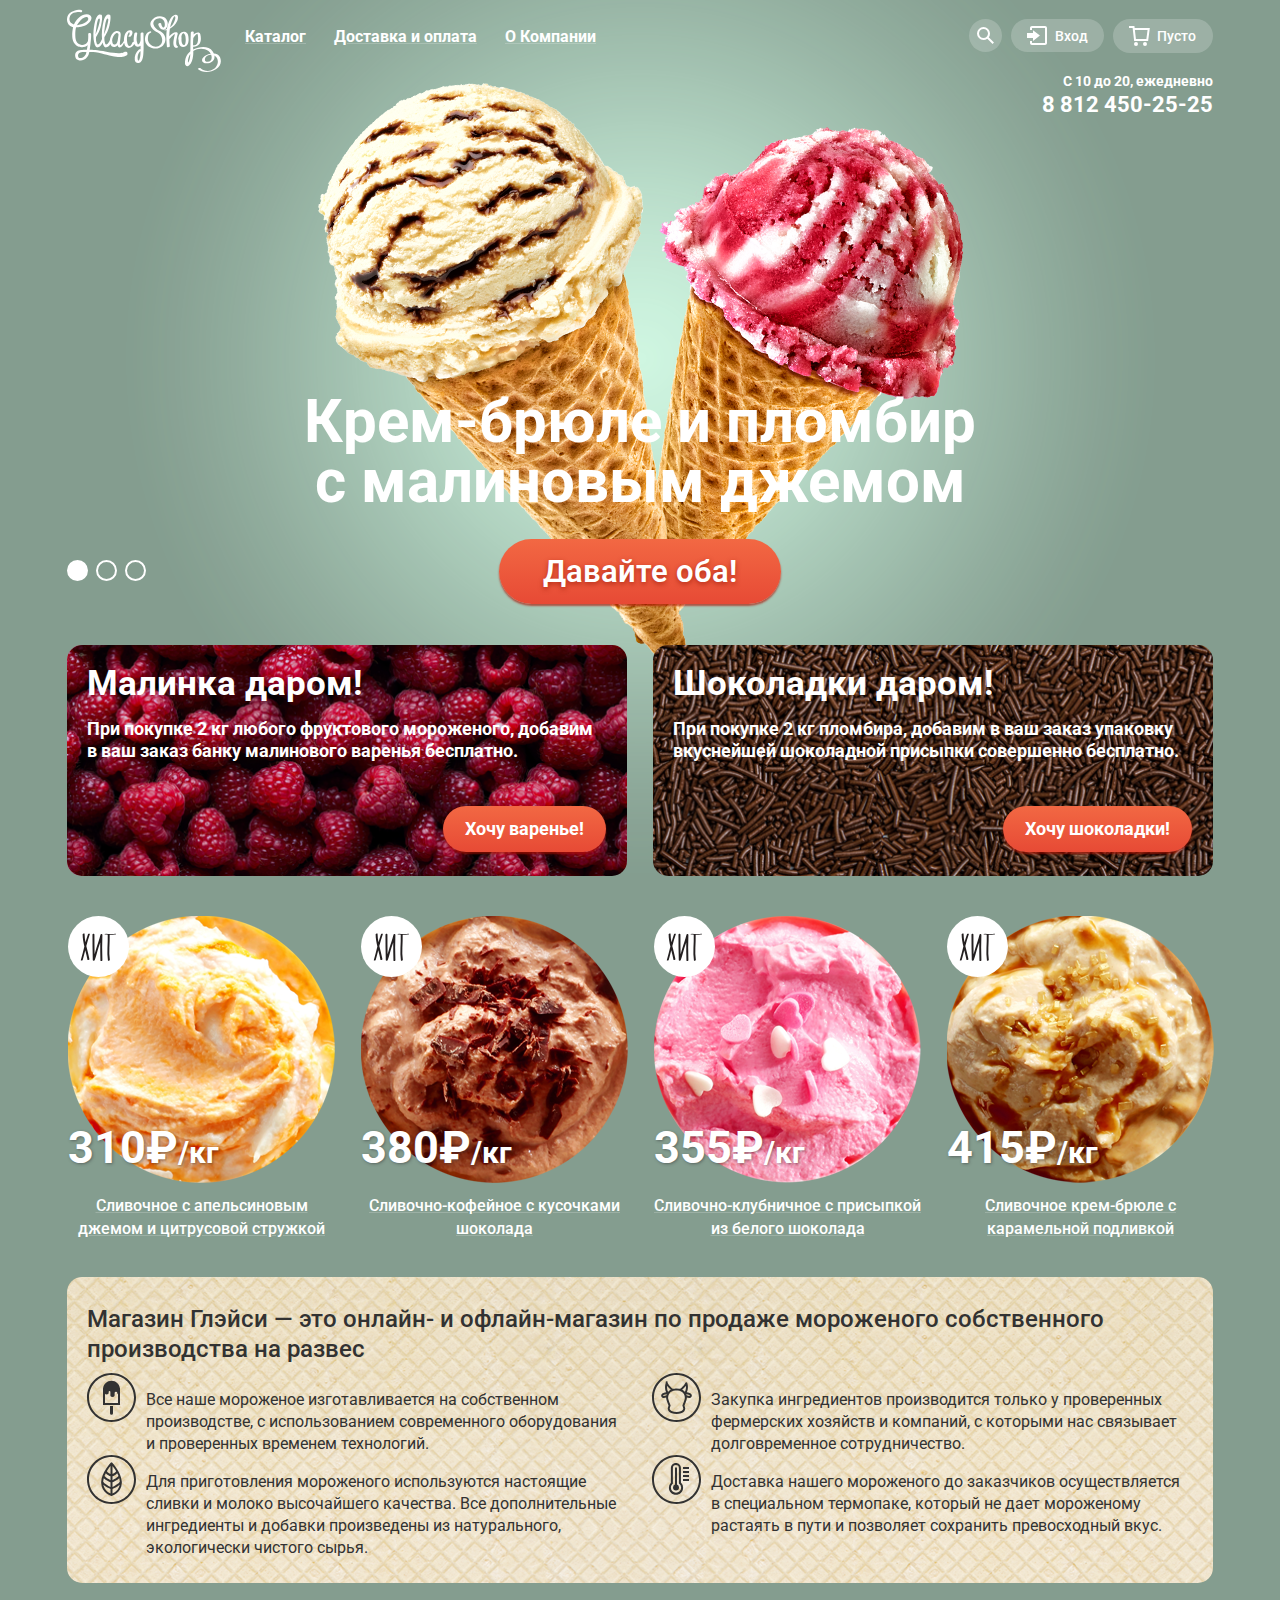
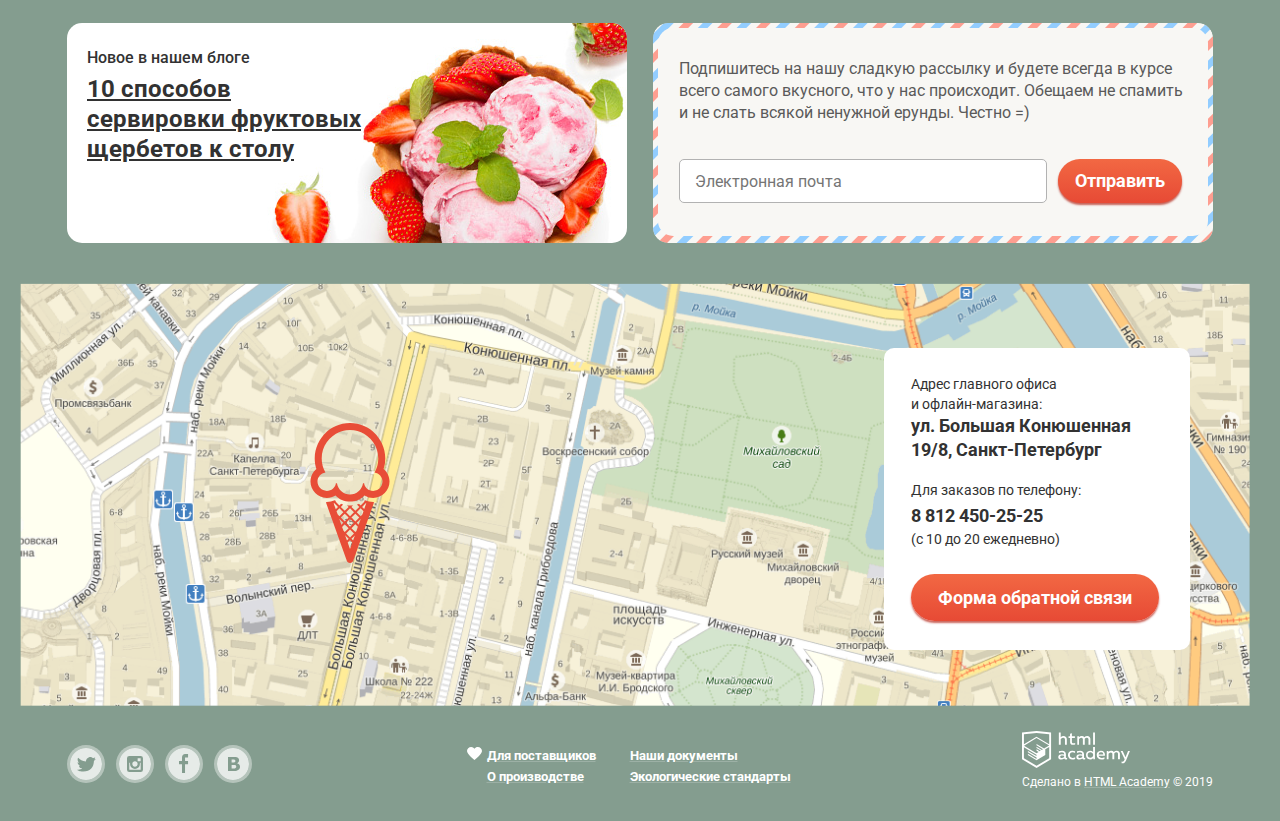
==== commit 5bb8adf2: "pixel perfect" ====
--- a/index.html
+++ b/index.html
@@ -14,408 +14,408 @@
   <input class="visually-hidden" type="radio" id="product-2" name="toggle">
   <input class="visually-hidden" type="radio" id="product-3" name="toggle">
   <div class="background-wrapper background-wrapper-with-image">
-  <div class="wrapper">
-    <header>
-      <div class="main-header">
-        <nav class="main-navigation">
-          <a class="logo">
-            <img src="img/logo.svg" width="154" height="64" alt="Логотип магазина мороженного «Gllacy Shop»">
-          </a>
-          <ul class="site-navigation">
-            <li class="catalog-nav site-navigation-item">
-              <a href="#" class="menu-link">
-                Каталог
-              </a>
-              <ul class="list-navigation">
-                <li class="catalog-new"><a href="#">Новинки</a></li>
-                <li class="icecream-type"><a href="catalog.html">Сливочное</a></li>
-                <li class="icecream-type"><a href="#">Щербеты</a></li>
-                <li class="icecream-type"><a href="#">Фруктовый лед</a></li>
-                <li class="icecream-type"><a href="#">Мелорин</a></li>
-              </ul>
-            </li>
-            <li class="delivery site-navigation-item">
-              <a href="delivery.html" class="menu-link">
-                Доставка и оплата
-              </a>
-            </li>
-            <li class="info site-navigation-item">
-              <a href="info.html" class="menu-link">
-                О Компании
-              </a>
-            </li>
-          </ul>
-        </nav>
-        <ul class="user-navigation">
-          <li class="modal-container">
-            <div class="search-block">
-              <button type="button" class="search-btn nav-button">
-                <svg class="search-svg" xmlns="http://www.w3.org/2000/svg" xmlns:xlink="http://www.w3.org/1999/xlink" width="17" height="17" viewBox="0 0 17 17"><path d="M16.958 15.527L11.75 10.32A6.455 6.455 0 0 0 13 6.5 6.5 6.5 0 1 0 6.5 13a6.465 6.465 0 0 0 3.839-1.263l5.205 5.204 1.414-1.414zM6.5 11C4.019 11 2 8.981 2 6.5S4.019 2 6.5 2 11 4.019 11 6.5 8.981 11 6.5 11z"/></svg>
-                Поиск
-              </button>
-              <div class="search-form modal-wrapper">
-                <form action="https://echo.htmlacademy.ru" method="post" name="search-form">
-                  <label for="user-search" class="visually-hidden">Поиск по сайту</label>
-                  <input class="input-area" type="text" id="user-search" name="search" placeholder="Что ищем?">
-                </form>
-              </div>
-            </div>
-          </li>
-          <li class="modal-container">
-            <div class="login-block">
-              <button type="button" class="entrance-btn nav-button">
-                <svg class="entrance-svg" xmlns="http://www.w3.org/2000/svg" xmlns:xlink="http://www.w3.org/1999/xlink" width="21" height="19" viewBox="0 0 21 19"><g><path d="M6 14.875L12.917 9.5 6 4.125v2.917H-.042v4.917H6z"/><path d="M18 0H5C3.9 0 3 .9 3 2v2h2V2h13v15H5v-2H3v2c0 1.1.9 2 2 2h13c1.1 0 2-.9 2-2V2c0-1.1-.9-2-2-2z"/></g></svg>
-                Вход
-              </button>
-              <div class="user-form modal-wrapper">
-                <form action="https://echo.htmlacademy.ru" method="post" name="user-page">
-                  <label for="user-login" class="visually-hidden">Электронная почта</label>
-                  <input class="input-area" type="email" id="user-login" name="login" placeholder="Электронная почта">
-                  <label for="user-password" class="visually-hidden">Пароль</label>
-                  <input class="input-area" type="password" id="user-password" name="password" placeholder="Пароль">
-                </form>
-                <div class="user-form-block">
-                  <div class="popup-block">
-                    <button class="popup-btn red-button" type="submit">
-                      Войти
-                    </button>
-                  </div>
-                  <div class="user-help-container popup-block">
-                    <a href="#" class="black-link">Забыли пароль?</a>
-                    <a href="#" class="black-link">Новая регистрация</a>
+    <div class="wrapper">
+      <header>
+        <div class="main-header">
+          <nav class="main-navigation">
+            <a class="logo">
+              <img src="img/logo.svg" width="154" height="64" alt="Логотип магазина мороженного «Gllacy Shop»">
+            </a>
+            <ul class="site-navigation">
+              <li class="catalog-nav site-navigation-item">
+                <a href="#" class="menu-link">
+                  Каталог
+                </a>
+                <ul class="list-navigation">
+                  <li class="catalog-new"><a href="#">Новинки</a></li>
+                  <li class="icecream-type"><a href="catalog.html">Сливочное</a></li>
+                  <li class="icecream-type"><a href="#">Щербеты</a></li>
+                  <li class="icecream-type"><a href="#">Фруктовый лед</a></li>
+                  <li class="icecream-type"><a href="#">Мелорин</a></li>
+                </ul>
+              </li>
+              <li class="delivery site-navigation-item">
+                <a href="delivery.html" class="menu-link">
+                  Доставка и оплата
+                </a>
+              </li>
+              <li class="info site-navigation-item">
+                <a href="info.html" class="menu-link">
+                  О Компании
+                </a>
+              </li>
+            </ul>
+          </nav>
+          <ul class="user-navigation">
+            <li class="modal-container">
+              <div class="search-block">
+                <button type="button" class="search-btn nav-button">
+                  <svg class="search-svg" xmlns="http://www.w3.org/2000/svg" xmlns:xlink="http://www.w3.org/1999/xlink" width="17" height="17" viewBox="0 0 17 17"><path d="M16.958 15.527L11.75 10.32A6.455 6.455 0 0 0 13 6.5 6.5 6.5 0 1 0 6.5 13a6.465 6.465 0 0 0 3.839-1.263l5.205 5.204 1.414-1.414zM6.5 11C4.019 11 2 8.981 2 6.5S4.019 2 6.5 2 11 4.019 11 6.5 8.981 11 6.5 11z"/></svg>
+                  Поиск
+                </button>
+                <div class="search-form modal-wrapper">
+                  <form action="https://echo.htmlacademy.ru" method="post" name="search-form">
+                    <label for="user-search" class="visually-hidden">Поиск по сайту</label>
+                    <input class="input-area" type="text" id="user-search" name="search" placeholder="Что ищем?">
+                  </form>
+                </div>
+              </div>
+            </li>
+            <li class="modal-container">
+              <div class="login-block">
+                <button type="button" class="entrance-btn nav-button">
+                  <svg class="entrance-svg" xmlns="http://www.w3.org/2000/svg" xmlns:xlink="http://www.w3.org/1999/xlink" width="21" height="19" viewBox="0 0 21 19"><g><path d="M6 14.875L12.917 9.5 6 4.125v2.917H-.042v4.917H6z"/><path d="M18 0H5C3.9 0 3 .9 3 2v2h2V2h13v15H5v-2H3v2c0 1.1.9 2 2 2h13c1.1 0 2-.9 2-2V2c0-1.1-.9-2-2-2z"/></g></svg>
+                  Вход
+                </button>
+                <div class="user-form modal-wrapper">
+                  <form action="https://echo.htmlacademy.ru" method="post" name="user-page">
+                    <label for="user-login" class="visually-hidden">Электронная почта</label>
+                    <input class="input-area" type="email" id="user-login" name="login" placeholder="Электронная почта">
+                    <label for="user-password" class="visually-hidden">Пароль</label>
+                    <input class="input-area" type="password" id="user-password" name="password" placeholder="Пароль">
+                  </form>
+                  <div class="user-form-block">
+                    <div class="popup-block">
+                      <button class="popup-btn red-button" type="submit">
+                        Войти
+                      </button>
+                    </div>
+                    <div class="user-help-container popup-block">
+                      <a href="#" class="black-link">Забыли пароль?</a>
+                      <a href="#" class="black-link">Новая регистрация</a>
+                    </div>
                   </div>
                 </div>
               </div>
+            </li>
+            <li class="modal-container">
+              <button type="button" class="basket-button nav-button">
+                <svg class="basket-svg" xmlns="http://www.w3.org/2000/svg" width="21" height="20" viewBox="0 0 21 20"><g><path d="M5.657 2.031L5.422 0H0v2h3.64l1.5 13h13.988l1.699-12.969H5.657zM17.372 13H6.922L5.888 4.031h12.66L17.372 13z"/><circle cx="6.984" cy="18" r="2"/><circle cx="15.984" cy="18" r="2"/></g></svg>
+                Пусто
+              </button>
+            </li>
+          </ul>
+        </div>
+        <div class="wrapper-contact-info">
+          <div class="contact-info">
+            <p class="work-hours">
+              С 10 до 20, ежедневно
+            </p>
+            <p class="number">
+              <a href="tel:88124502525">
+                8 812 450-25-25
+              </a>
+            </p>
+          </div>
+        </div>
+      </header>
+    </div>
+    <main>
+      <div class="wrapper">
+        <h1 class="visually-hidden">
+          Магазин мороженного «Gllacy Shop»
+        </h1>
+        <section class="slider">
+          <h2 class="visually-hidden">Слайды с мороженным</h2>
+          <div class="slider-controls">
+            <label class="slider-control" for="product-1">Первый</label>
+            <label class="slider-control" for="product-2">Второй</label>
+            <label class="slider-control" for="product-3">Третий</label>
+          </div>
+          <ul class="slider-list">
+            <li class="slider-item slide" id="slide1">
+              <h3 class="slide-title">
+                Крем-брюле и пломбир с малиновым джемом
+              </h3>
+              <a class="give-link red-button" href="#">
+                Давайте оба!
+              </a>
+            </li>
+            <li class="slider-item slide" id="slide2">
+              <h3 class="slide-title">
+                Шоколадный пломбир и лимонный сорбет
+              </h3>
+              <a class="give-link red-button" href="#">
+                Давайте оба!
+              </a>
+            </li>
+            <li class="slider-item slide" id="slide3">
+              <h3 class="slide-title">
+                Пломбир с помадкой и клубничный щербет
+              </h3>
+              <a class="give-link red-button" href="#">
+                Давайте оба!
+              </a>
+            </li>
+          </ul>
+        </section>
+        <div class="container-sale">
+          <section class="sale-berry sale-block">
+            <h2 class="sale-heading">
+            Малинка даром!
+            </h2>
+            <p class="sale-paragraph">
+            При покупке 2 кг любого фруктового мороженого, добавим в ваш заказ банку малинового варенья бесплатно.
+            </p>
+            <a class="sale-btn red-button" href="#">
+              Хочу варенье!
+            </a>
+          </section>
+          <section class="sale-choko sale-block">
+            <h2 class="sale-heading">
+              Шоколадки даром!
+            </h2>
+            <p class="sale-paragraph">
+              При покупке 2 кг пломбира, добавим в ваш заказ упаковку вкуснейшей шоколадной присыпки совершенно бесплатно.
+            </p>
+            <a class="sale-btn red-button" href="#">
+              Хочу шоколадки!
+            </a>
+          </section>
+        </div>
+        <section class="catalog">
+          <h2 class="visually-hidden">
+            Список сортов мороженного
+          </h2>
+          <ul class="catalog-list">
+            <li class="catalog-item action">
+              <p class="icecream-img hit">
+                <a href="#"></a>
+                <img src="img/orange.png" alt="Сливочное с апельсиновым джемом и цитрусовой стружкой" width="267" height="267">
+              </p>
+              <p class="icecream-price">
+                310₽<span class="icecream-kg">/кг</span>
+              </p>
+              <h3 class="icecream-name">
+                <a href="#" class="white-link">
+                  Сливочное с апельсиновым джемом и цитрусовой стружкой
+                </a>
+              </h3>
+              <div class="actions">
+                <a class="show-button red-button" href="#">
+                  Быстрый просмотр
+                </a>
+              </div>
+            </li>
+            <li class="catalog-item action">
+              <p class="icecream-img hit">
+                <a href="#"></a>
+                <img src="img/coffee.png" alt="Сливочно-кофейное с кусочками шоколада" width="267" height="267">
+              </p>
+              <p class="icecream-price">
+                380₽<span class="icecream-kg">/кг</span>
+              </p>
+              <h3 class="icecream-name">
+                <a href="#" class="white-link">
+                  Сливочно-кофейное с кусочками шоколада
+                </a>
+              </h3>
+              <div class="actions">
+                <a class="show-button red-button" href="#">
+                  Быстрый просмотр
+                </a>
+              </div>
+            </li>
+            <li class="catalog-item action">
+              <p class="icecream-img hit">
+                <a href="#"></a>
+                <img src="img/strawberry.png" alt="Сливочно-клубничное с присыпкой из белого шоколада" width="267" height="267">
+              </p>
+              <p class="icecream-price">
+                355₽<span class="icecream-kg">/кг</span>
+              </p>
+              <h3 class="icecream-name">
+                <a href="#" class="white-link">
+                  Сливочно-клубничное с присыпкой из белого шоколада
+                </a>
+              </h3>
+              <div class="actions">
+                <a class="show-button red-button" href="#">
+                  Быстрый просмотр
+                </a>
+              </div>
+            </li>
+            <li class="catalog-item action">
+              <p class="icecream-img hit">
+                <a href="#"></a>
+                <img src="img/cream.png" alt="Сливочное крем-брюле с карамельной подливкой" width="267" height="267">
+              </p>
+              <p class="icecream-price">
+                415₽<span class="icecream-kg">/кг</span>
+              </p>
+              <h3 class="icecream-name">
+                <a href="#" class="white-link">
+                  Сливочное крем-брюле с карамельной подливкой
+                </a>
+              </h3>
+              <div class="actions">
+                <a class="show-button red-button" href="#">
+                  Быстрый просмотр
+                </a>
+              </div>
+            </li>
+          </ul>
+        </section>
+        <section class="about-shop">
+          <h2 class="shop-description">
+            Магазин Глэйси — это онлайн- и офлайн-магазин по продаже мороженого собственного производства на развес
+          </h2>
+          <ul class="shop-item">
+            <li class="shop-list icecream-svg">
+              <p>
+              Все наше мороженое изготавливается на собственном производстве, с использованием современного
+              оборудования и проверенных временем технологий.
+              </p>
+            </li>
+            <li class="shop-list cow-svg">
+              <p>
+                Закупка ингредиентов производится только у проверенных фермерских хозяйств и компаний, с которыми
+                нас связывает долговременное сотрудничество.
+              </p>
+            </li>
+            <li class="shop-list eco-svg">
+              <p>
+              Для приготовления мороженого используются настоящие сливки и молоко высочайшего качества.
+              Все дополнительные ингредиенты и добавки произведены из натурального, экологически чистого сырья.
+              </p>
+            </li>
+            <li class="shop-list termo-svg">
+              <p>
+              Доставка нашего мороженого до заказчиков осуществляется в специальном термопаке, который не дает
+              мороженому растаять в пути и позволяет сохранить превосходный вкус.
+              </p>
+            </li>
+          </ul>
+        </section>
+        <div class="container-news-sub">
+          <article class="news block-news-sub">
+            <h2 class="news-title">Новое в нашем блоге</h2>
+            <p class="news-article">
+              <a href="#" class="black-link">
+              10 способов сервировки фруктовых щербетов к столу
+              </a>
+            </p>
+          </article>
+          <section class="subscription block-news-sub">
+            <div class="subscription-wrapper">
+              <h2 class="visually-hidden">Подписка на рассылку</h2>
+              <p class="subscription-message">
+                Подпишитесь на нашу сладкую рассылку и будете всегда в курсе всего самого вкусного, что у нас
+                происходит.
+                Обещаем не спамить и не слать всякой ненужной ерунды. Честно =)
+              </p>
+              <form action="https://echo.htmlacademy.ru" method="post" name="user-subscription">
+                <label for="subscription-field" class="visually-hidden">Электронная почта</label>
+                <input class="input-area email-form" type="email" name="subscription-form" id="subscription-field" placeholder="Электронная почта">
+                <button type="submit" class="subscription-btn red-button">Отправить</button>
+              </form>
             </div>
-          </li>
-          <li class="modal-container">
-            <button type="button" class="basket-button nav-button">
-              <svg class="basket-svg" xmlns="http://www.w3.org/2000/svg" width="21" height="20" viewBox="0 0 21 20"><g><path d="M5.657 2.031L5.422 0H0v2h3.64l1.5 13h13.988l1.699-12.969H5.657zM17.372 13H6.922L5.888 4.031h12.66L17.372 13z"/><circle cx="6.984" cy="18" r="2"/><circle cx="15.984" cy="18" r="2"/></g></svg>
-              Пусто
-            </button>
-          </li>
-        </ul>
+          </section>
+        </div>
       </div>
-      <div class="wrapper-contact-info">
-        <div class="contact-info">
-          <p class="work-hours">
-            С 10 до 20, ежедневно
-          </p>
-          <p class="number">
-            <a href="tel:88124502525">
-              8 812 450-25-25
-            </a>
-          </p>
+      <section class="contact-block">
+        <h2 class="visually-hidden">Контактная информация</h2>
+        <iframe src="https://www.google.com/maps/embed?pb=!1m18!1m12!1m3!1d1712.0566339341992!2d30.32383543228358!3d59.93859171300498!2m3!1f0!2f0!3f0!3m2!1i1024!2i768!4f13.1!3m3!1m2!1s0x4696310fca145cc1%3A0x42b32648d8238007!2z0JHQvtC70YzRiNCw0Y8g0JrQvtC90Y7RiNC10L3QvdCw0Y8g0YPQuy4sIDE5LzgsINCh0LDQvdC60YIt0J_QtdGC0LXRgNCx0YPRgNCzLCAxOTExODY!5e0!3m2!1sru!2sru!4v1571417828946!5m2!1sru!2sru" width="1200" height="430" style="border:0;" allowfullscreen=""></iframe>
+        <div class="img-map">
+          <img class="map" src="img/map.png" alt="ул. Большая Конюшенная 19/8, Санкт-Петербург" width="1200" height="430">
+          <img class="pin" src="img/pin.svg" alt="" width="80" height="140">
+        </div>
+        <div class="contacts">
+          <div class="contact-info-map">
+            Адрес главного офиса<br> и офлайн-магазина:
+            <span class="address">ул. Большая Конюшенная  19/8, Санкт-Петербург</span>
+            Для заказов по телефону:
+            <span class="tel-number">
+              <a href="tel:88124502525">
+                8 812 450-25-25
+              </a>
+            </span>
+            (с 10 до 20 ежедневно)
+          </div>
+          <a class="user-info red-button" href="#">
+            Форма обратной связи
+          </a>
+        </div>
+      </section>
+    </main>
+    <footer>
+      <div class="wrapper">
+        <div class="container-footer">
+          <div class="social-media">
+            <ul class="socialmedia-list">
+              <li>
+                <a href="#" class="socialmedia-icon twitter">
+                  <span class="visually-hidden">Твиттер</span>
+                </a>
+              </li>
+              <li>
+                <a href="#" class="socialmedia-icon insta">
+                  <span class="visually-hidden">Инстаграм</span>
+                </a>
+              </li>
+              <li>
+                <a href="#" class="socialmedia-icon facebook">
+                  <span class="visually-hidden">Фейсбук</span>
+                </a>
+              </li>
+              <li>
+                <a href="#" class="socialmedia-icon vkontakte">
+                  <span class="visually-hidden">Вконтакте</span>
+                </a>
+              </li>
+            </ul>
+          </div>
+          <div class="clients-information">
+            <ul class="information-item">
+              <li class="information-list heart">
+                <a href="#" class="white-link">
+                  Для поставщиков
+                </a>
+              </li>
+              <li class="information-list">
+                <a href="#" class="white-link">
+                  Наши документы
+                </a>
+              </li>
+              <li class="information-list">
+                <a href="#" class="white-link">
+                  О производстве
+                </a>
+              </li>
+              <li class="information-list">
+                <a href="#" class="white-link">
+                  Экологические стандарты
+                </a>
+              </li>
+            </ul>
+          </div>
+          <div class="copyright">
+            <div class="html-academy">
+              <a href="https://htmlacademy.ru/intensive/htmlcss">
+                <img class="html-logo" src="img/logo-htmlacademy.svg" alt="Логотип HTML Академии" width="108" height="39">
+              </a>
+              <p>Сделано в <a class="footer-logo white-link" href="https://htmlacademy.ru/intensive/htmlcss">HTML Academy</a> &copy; 2019
+              </p>
+            </div>
+          </div>
         </div>
       </div>
-    </header>
-  </div>
-  <main>
-    <div class="wrapper">
-      <h1 class="visually-hidden">
-        Магазин мороженного «Gllacy Shop»
-      </h1>
-      <section class="slider">
-        <h2 class="visually-hidden">Слайды с мороженным</h2>
-        <div class="slider-controls">
-          <label class="slider-control" for="product-1">Первый</label>
-          <label class="slider-control" for="product-2">Второй</label>
-          <label class="slider-control" for="product-3">Третий</label>
-        </div>
-        <ul class="slider-list">
-          <li class="slider-item slide" id="slide1">
-            <h3 class="slide-title">
-              Крем-брюле и пломбир с малиновым джемом
-            </h3>
-            <a class="give-link red-button" href="#">
-              Давайте оба!
-            </a>
-          </li>
-          <li class="slider-item slide" id="slide2">
-            <h3 class="slide-title">
-              Шоколадный пломбир и лимонный сорбет
-            </h3>
-            <a class="give-link red-button" href="#">
-              Давайте оба!
-            </a>
-          </li>
-          <li class="slider-item slide" id="slide3">
-            <h3 class="slide-title">
-              Пломбир с помадкой и клубничный щербет
-            </h3>
-            <a class="give-link red-button" href="#">
-              Давайте оба!
-            </a>
-          </li>
-        </ul>
-      </section>
-      <div class="container-sale">
-        <section class="sale-berry sale-block">
-          <h2 class="sale-heading">
-          Малинка даром!
-          </h2>
-          <p class="sale-paragraph">
-          При покупке 2 кг любого фруктового мороженого, добавим в ваш заказ банку малинового варенья бесплатно.
-          </p>
-          <a class="sale-btn red-button" href="#">
-            Хочу варенье!
-          </a>
-        </section>
-        <section class="sale-choko sale-block">
-          <h2 class="sale-heading">
-            Шоколадки даром!
-          </h2>
-          <p class="sale-paragraph">
-            При покупке 2 кг пломбира, добавим в ваш заказ упаковку вкуснейшей шоколадной присыпки совершенно бесплатно.
-          </p>
-          <a class="sale-btn red-button" href="#">
-            Хочу шоколадки!
-          </a>
-        </section>
-      </div>
-      <section class="catalog">
-        <h2 class="visually-hidden">
-          Список сортов мороженного
-        </h2>
-        <ul class="catalog-list">
-          <li class="catalog-item action">
-            <p class="icecream-img hit">
-              <a href="#"></a>
-              <img src="img/orange.png" alt="Сливочное с апельсиновым джемом и цитрусовой стружкой" width="267" height="267">
-            </p>
-            <p class="icecream-price">
-              310₽<span class="icecream-kg">/кг</span>
-            </p>
-            <h3 class="icecream-name">
-              <a href="#" class="white-link">
-                Сливочное с апельсиновым джемом и цитрусовой стружкой
-              </a>
-            </h3>
-            <div class="actions">
-              <a class="show-button red-button" href="#">
-                Быстрый просмотр
-              </a>
-            </div>
-          </li>
-          <li class="catalog-item action">
-            <p class="icecream-img hit">
-              <a href="#"></a>
-              <img src="img/coffee.png" alt="Сливочно-кофейное с кусочками шоколада" width="267" height="267">
-            </p>
-            <p class="icecream-price">
-              380₽<span class="icecream-kg">/кг</span>
-            </p>
-            <h3 class="icecream-name">
-              <a href="#" class="white-link">
-                Сливочно-кофейное с кусочками шоколада
-              </a>
-            </h3>
-            <div class="actions">
-              <a class="show-button red-button" href="#">
-                Быстрый просмотр
-              </a>
-            </div>
-          </li>
-          <li class="catalog-item action">
-            <p class="icecream-img hit">
-              <a href="#"></a>
-              <img src="img/strawberry.png" alt="Сливочно-клубничное с присыпкой из белого шоколада" width="267" height="267">
-            </p>
-            <p class="icecream-price">
-              355₽<span class="icecream-kg">/кг</span>
-            </p>
-            <h3 class="icecream-name">
-              <a href="#" class="white-link">
-                Сливочно-клубничное с присыпкой из белого шоколада
-              </a>
-            </h3>
-            <div class="actions">
-              <a class="show-button red-button" href="#">
-                Быстрый просмотр
-              </a>
-            </div>
-          </li>
-          <li class="catalog-item action">
-            <p class="icecream-img hit">
-              <a href="#"></a>
-              <img src="img/cream.png" alt="Сливочное крем-брюле с карамельной подливкой" width="267" height="267">
-            </p>
-            <p class="icecream-price">
-              415₽<span class="icecream-kg">/кг</span>
-            </p>
-            <h3 class="icecream-name">
-              <a href="#" class="white-link">
-                Сливочное крем-брюле с карамельной подливкой
-              </a>
-            </h3>
-            <div class="actions">
-              <a class="show-button red-button" href="#">
-                Быстрый просмотр
-              </a>
-            </div>
-          </li>
-        </ul>
-      </section>
-      <section class="about-shop">
-        <h2 class="shop-description">
-          Магазин Глэйси — это онлайн- и офлайн-магазин по продаже мороженого собственного производства на развес
-        </h2>
-        <ul class="shop-item">
-          <li class="shop-list icecream-svg">
-            <p>
-            Все наше мороженое изготавливается на собственном производстве, с использованием современного
-            оборудования и проверенных временем технологий.
-            </p>
-          </li>
-          <li class="shop-list cow-svg">
-            <p>
-              Закупка ингредиентов производится только у проверенных фермерских хозяйств и компаний, с которыми
-              нас связывает долговременное сотрудничество.
-            </p>
-          </li>
-          <li class="shop-list eco-svg">
-            <p>
-            Для приготовления мороженого используются настоящие сливки и молоко высочайшего качества.
-            Все дополнительные ингредиенты и добавки произведены из натурального, экологически чистого сырья.
-            </p>
-          </li>
-          <li class="shop-list termo-svg">
-            <p>
-            Доставка нашего мороженого до заказчиков осуществляется в специальном термопаке, который не дает
-            мороженому растаять в пути и позволяет сохранить превосходный вкус.
-            </p>
-          </li>
-        </ul>
-      </section>
-      <div class="container-news-sub">
-        <article class="news block-news-sub">
-          <h2 class="news-title">Новое в нашем блоге</h2>
-          <p class="news-article">
-            <a href="#" class="black-link">
-            10 способов сервировки фруктовых щербетов к столу
-            </a>
-          </p>
-        </article>
-        <section class="subscription block-news-sub">
-          <div class="subscription-wrapper">
-            <h2 class="visually-hidden">Подписка на рассылку</h2>
-            <p class="subscription-message">
-              Подпишитесь на нашу сладкую рассылку и будете всегда в курсе всего самого вкусного, что у нас
-              происходит.
-              Обещаем не спамить и не слать всякой ненужной ерунды. Честно =)
-            </p>
-            <form action="https://echo.htmlacademy.ru" method="post" name="user-subscription">
-              <label for="subscription-field" class="visually-hidden">Электронная почта</label>
-              <input class="input-area email-form" type="email" name="subscription-form" id="subscription-field" placeholder="Электронная почта">
-              <button type="submit" class="subscription-btn red-button">Отправить</button>
-            </form>
-          </div>
-        </section>
-      </div>
-    </div>
-    <section class="contact-block">
-      <h2 class="visually-hidden">Контактная информация</h2>
-      <iframe src="https://www.google.com/maps/embed?pb=!1m18!1m12!1m3!1d1712.0566339341992!2d30.32383543228358!3d59.93859171300498!2m3!1f0!2f0!3f0!3m2!1i1024!2i768!4f13.1!3m3!1m2!1s0x4696310fca145cc1%3A0x42b32648d8238007!2z0JHQvtC70YzRiNCw0Y8g0JrQvtC90Y7RiNC10L3QvdCw0Y8g0YPQuy4sIDE5LzgsINCh0LDQvdC60YIt0J_QtdGC0LXRgNCx0YPRgNCzLCAxOTExODY!5e0!3m2!1sru!2sru!4v1571417828946!5m2!1sru!2sru" width="1200" height="430" style="border:0;" allowfullscreen=""></iframe>
-      <div class="img-map">
-        <img class="map" src="img/map.png" alt="ул. Большая Конюшенная 19/8, Санкт-Петербург" width="1200" height="430">
-        <img class="pin" src="img/pin.svg" alt="" width="80" height="140">
-      </div>
-      <div class="contacts">
-        <div class="contact-info-map">
-          Адрес главного офиса<br> и офлайн-магазина:
-          <span class="address">ул. Большая Конюшенная  19/8, Санкт-Петербург</span>
-          Для заказов по телефону:
-          <span class="tel-number">
-            <a href="tel:88124502525">
-              8 812 450-25-25
-            </a>
-          </span>
-          (с 10 до 20 ежедневно)
-        </div>
-        <a class="user-info red-button" href="#">
-          Форма обратной связи
-        </a>
-      </div>
+    </footer>
+    <section class="modal">
+      <button class="modal-close" type="button">
+        <span class="visually-hidden">Закрыть</span>
+      </button>
+      <h2 class="visually-hidden">Форма обратной связи</h2>
+      <p>Мы обязательно вам ответим!</p>
+      <form action="https://echo.htmlacademy.ru" method="post" name="userfield-form">
+        <label for="userfield-id" class="visually-hidden">Ваше имя</label>
+        <input class="input-area" type="text" name="username" id="userfield-id" placeholder="Как вас зовут?" required>
+        <label for="userfield-mail" class="visually-hidden">Электронная почта</label>
+        <input class="input-area" type="email" name="user-mail" id="userfield-mail" placeholder="Ваша почта для ответа?" required>
+        <textarea class="input-area" name="user-message" id="userfield-message" rows="5" placeholder="Напишите что-нибудь..." aria-label="Поле для сообщения" required></textarea>
+        <button type="submit" class="submit-btn red-button">Отправить</button>
+      </form>
     </section>
-  </main>
-  <footer>
-    <div class="wrapper">
-      <div class="container-footer">
-        <div class="social-media">
-          <ul class="socialmedia-list">
-            <li>
-              <a href="#" class="socialmedia-icon twitter">
-                <span class="visually-hidden">Твиттер</span>
-              </a>
-            </li>
-            <li>
-              <a href="#" class="socialmedia-icon insta">
-                <span class="visually-hidden">Инстаграм</span>
-              </a>
-            </li>
-            <li>
-              <a href="#" class="socialmedia-icon facebook">
-                <span class="visually-hidden">Фейсбук</span>
-              </a>
-            </li>
-            <li>
-              <a href="#" class="socialmedia-icon vkontakte">
-                <span class="visually-hidden">Вконтакте</span>
-              </a>
-            </li>
-          </ul>
-        </div>
-        <div class="clients-information">
-          <ul class="information-item">
-            <li class="information-list heart">
-              <a href="#" class="white-link">
-                Для поставщиков
-              </a>
-            </li>
-            <li class="information-list">
-              <a href="#" class="white-link">
-                Наши документы
-              </a>
-            </li>
-            <li class="information-list">
-              <a href="#" class="white-link">
-                О производстве
-              </a>
-            </li>
-            <li class="information-list">
-              <a href="#" class="white-link">
-                Экологические стандарты
-              </a>
-            </li>
-          </ul>
-        </div>
-        <div class="copyright">
-          <div class="html-academy">
-            <a href="https://htmlacademy.ru/intensive/htmlcss">
-              <img class="html-logo" src="img/logo-htmlacademy.svg" alt="Логотип HTML Академии" width="108" height="39">
-            </a>
-            <p>Сделано в <a class="footer-logo white-link" href="https://htmlacademy.ru/intensive/htmlcss">HTML Academy</a> &copy; 2019
-            </p>
-          </div>
-        </div>
-      </div>
-    </div>
-  </footer>
-  <section class="modal">
-    <button class="modal-close" type="button">
-      <span class="visually-hidden">Закрыть</span>
-    </button>
-    <h2 class="visually-hidden">Форма обратной связи</h2>
-    <p>Мы обязательно вам ответим!</p>
-    <form action="https://echo.htmlacademy.ru" method="post" name="userfield-form">
-      <label for="userfield-id" class="visually-hidden">Ваше имя</label>
-      <input class="input-area" type="text" name="username" id="userfield-id" placeholder="Как вас зовут?" required>
-      <label for="userfield-mail" class="visually-hidden">Электронная почта</label>
-      <input class="input-area" type="email" name="user-mail" id="userfield-mail" placeholder="Ваша почта для ответа?" required>
-      <textarea class="input-area" name="user-message" id="userfield-message" rows="5" placeholder="Напишите что-нибудь..." aria-label="Поле для сообщения" required></textarea>
-      <button type="submit" class="submit-btn red-button">Отправить</button>
-    </form>
-  </section>
   </div>
   <script src="../js/script.js"></script>
 </body>
--- a/css/style.css
+++ b/css/style.css
@@ -61,7 +61,7 @@
 .nav-button {
   display: flex;
   align-items: center;
-  padding: 8px;
+  padding: 7px 10px;
   font-size: 14px;
   font-weight: 500;
   line-height: 16px;
@@ -80,18 +80,18 @@
 }
 .red-button {
   color: #ffffff;
-  box-shadow: 0px 2px 2px 0 rgba(172, 16, 0, 0.64);
+  box-shadow: 0 2px 2px 0 rgba(172, 16, 0, 0.64);
   background-image: linear-gradient(to top, #e74a35, #f26843);
   border-radius: 50px;
   border: none;
 }
 .red-button:hover,
 .red-button:focus {
-  box-shadow: 0px 2px 2px 0 #ac1000;
+  box-shadow: 0 2px 2px 0 #ac1000;
   background-image: linear-gradient(to bottom, rgba(255, 255, 255, 0.2), rgba(255, 255, 255, 0.2)), linear-gradient(to top, #e74a35, #f26843);
 }
 .red-button:active {
-  box-shadow: inset 0px 2px 2px 0 #942718;
+  box-shadow: inset 0 2px 2px 0 #942718;
   background-image: linear-gradient(to bottom, rgba(0, 0, 0, 0.07), rgba(0, 0, 0, 0.07)), linear-gradient(to bottom, #e74a35, #f26843);
 }
 
@@ -101,6 +101,7 @@
   display: block;
   padding: 9px 14px;
   color: #ffffff;
+  -webkit-text-decoration: underline rgba(255,255,255, 0.2);
   text-decoration: underline rgba(255,255,255, 0.2);
 }
 .menu-link:hover,
@@ -112,7 +113,7 @@
 .menu-link:active {
   color: #333333;
   border-radius: 40px;
-  box-shadow: inset 0px 2px 1px 0 #696969;
+  box-shadow: inset 0 2px 1px 0 #696969;
   background-color: #ededed;
 }
 .white-link {
@@ -169,6 +170,7 @@
 .logo {
   margin-right: 10px;
   width: 154px;
+  height: 64px;
   padding-top: 4px;
 }
 .site-navigation {
@@ -191,7 +193,7 @@
   z-index: 2;
   width: 143px;
   padding: 11px 0 6px 0;
-  box-shadow: 0px 20px 20px 0 #00000066;
+  box-shadow: 0 20px 20px 0 #00000066;
   background-color: #f8f7f4;
   border-radius: 5px;
   list-style: none;
@@ -226,7 +228,7 @@
 .icecream-type {
   margin: 0;
   padding: 0;
-  padding: 6px 0px;
+  padding: 6px 0;
   list-style: none;
 }
 .icecream-type a {
@@ -256,6 +258,7 @@
   list-style: none;
 }
 .search-btn {
+  padding: 8px;
   font-size: 0;
 }
 .user-navigation li:not(:last-child) {
@@ -274,7 +277,7 @@
   right: 0;
   top: 39px;
   border-radius: 5px;
-  box-shadow: 0px 20px 20px 0 #00000066;
+  box-shadow: 0 20px 20px 0 #00000066;
   background-color: #f8f7f4;
 }
 .modal-container:hover .modal-wrapper {
@@ -319,6 +322,7 @@
   flex-wrap: wrap;
 }
 .user-help-container a {
+  -webkit-text-decoration: underline;
   text-decoration: underline;
 }
 .popup-btn {
@@ -449,7 +453,7 @@
   vertical-align: top;
   text-align: center;
   text-decoration: none;
-  text-shadow: 0px 2px 5px rgba(160, 32, 11, 0.76);
+  text-shadow: 0 2px 5px rgba(160, 32, 11, 0.76);
   color: #ffffff;
 }
 /*----Main-SALE---*/
@@ -458,7 +462,7 @@
   justify-content: space-between;
   flex-wrap: wrap;
   padding: 0;
-  margin-bottom: 20px;
+  margin-bottom: 14px;
   min-height: 229px;
 }
 .sale-block {
@@ -499,13 +503,14 @@
 }
 .sale-btn {
   align-self: flex-end;
-  padding: 9px 22px;
+  padding: 11px 22px;
   font-size: 18px;
   line-height: 24px;
 }
 /*---Main DESCRIPTION---*/
 .about-shop {
   padding: 27px 24px 24px 20px;
+  margin-top: 6px;
   margin-bottom: 40px;
   color: #323232;
   background-color: #cfbfa0;
@@ -585,7 +590,7 @@
 }
 .news {
   width: 520px;
-  padding: 26px 20px;
+  padding: 24px 20px;
   text-align: left;
   color: #323232;
   background-color: #e7d1d1;
@@ -631,7 +636,7 @@
 }
 .subscription-message {
   margin: 0;
-  margin-bottom: 38px;
+  margin-bottom: 35px;
 }
 .subscription-wrapper form {
   display: flex;
@@ -646,7 +651,7 @@
   padding-left: 15px;
 }
 .subscription-btn {
-  padding: 10px 15px;
+  padding: 10px 17px;
   font-size: 18px;
   line-height: 24px;
   font-weight: 700;
@@ -678,14 +683,15 @@
 .pin {
   position: absolute;
   top: 140px;
-  left: 320px;
+  left: 310px;
 }
 .contacts {
   position: absolute;
   z-index: 3;
   top: 65px;
   right: 90px;
-  padding: 31px 25px;
+  padding: 26px 27px;
+  padding-bottom: 40px;
   width: 252px;
   border-radius: 10px;
   background-color: #ffffff;
@@ -698,7 +704,7 @@
   font-weight: 400;
   line-height: 20px;
   margin: 0;
-  margin-bottom: 35px;
+  margin-bottom: 37px;
 }
 .address {
   font-size: 18px;
@@ -714,6 +720,7 @@
 }
 .tel-number {
   padding-top: 5px;
+  padding-bottom: 2px;
 }
 .user-info {
   padding: 13px 27px;
@@ -738,7 +745,7 @@
   list-style: none;
 }
 .socialmedia-list li {
-  margin-right: 18px;
+  margin-right: 17px;
   width: 32px;
   height: 32px;
 }
@@ -795,17 +802,18 @@
 }
 .clients-information {
   margin-left: 68px;
-  margin-top: 8px;
+  margin-top: 15px;
 }
 .information-list {
   position: relative;
   display: flex;
-  min-width: 145px;
+  min-width: 143px;
   margin: 0;
   margin-bottom: 3px;
   box-sizing: border-box;
 }
 .information-list a {
+  -webkit-text-decoration: underline rgba(255,255,255, 0.2);
   text-decoration: underline rgba(255,255,255, 0.2);
 }
 .heart::before {
@@ -814,7 +822,7 @@
   width: 15px;
   height: 13px;
   flex-shrink: 0;
-  margin-right: 7px;
+  margin-right: 3px;
   content: '';
   background-image: url("../img/heart.svg");
   background-repeat: no-repeat;
@@ -834,6 +842,7 @@
 }
 .html-academy a {
   margin: 0;
+  -webkit-text-decoration: underline rgba(255,255,255, 0.2);
   text-decoration: underline rgba(255,255,255, 0.2);
 }
 .html-academy p {
@@ -970,7 +979,6 @@
   right: 0;
   z-index: 2;
   display: none;
-  margin-top: 3px;
   padding: 18px 15px;
   width: 510px;
   color: #323232;
@@ -978,7 +986,7 @@
   line-height: 16px;
   font-weight: 400;
   border-radius: 5px;
-  box-shadow: 0px 20px 20px 0 #00000066;
+  box-shadow: 0 20px 20px 0 #00000066;
   background-color: #f8f7f4;
 }
 .basket-goods {
@@ -1066,7 +1074,7 @@
   margin: 0;
   margin-bottom: 5px;
   padding: 0;
-  padding-top: 29px;
+  padding-top: 31px;
   font-size: 14px;
   font-weight: 400;
   line-height: 16px;
@@ -1080,6 +1088,7 @@
 }
 .breadcrumbs-link {
   padding-right: 5px;
+  -webkit-text-decoration: underline rgba(255,255,255, 0.2);
   text-decoration: underline rgba(255,255,255, 0.2);
 }
 /*----Catalog OPTION FORM----*/
@@ -1112,12 +1121,12 @@
   color: #323232;
   border: transparent;
   border-radius: 20px;
-  box-shadow: inset 0px 2px 1px 0 #696969;
+  box-shadow: inset 0 2px 1px 0 #696969;
   background-color: #ededed;
 }
 .option-form {
   margin: 0;
-  margin-bottom: 35px;
+  margin-bottom: 33px;
   display: flex;
   justify-content: flex-start;
   flex-wrap: wrap;
@@ -1133,13 +1142,13 @@
 .sorting-block {
   position: relative;
   margin: 0;
-  margin-bottom: 10px;
+  margin-bottom: 12px;
   margin-right: 14px;
 }
 .sorting {
   min-width: 194px;
   padding: 8px;
-  padding-left: 20px;
+  padding-left: 15px;
   -webkit-appearance: none;
   -moz-appearance: none;
   appearance: none;
@@ -1151,7 +1160,7 @@
 .arrow {
   content: "";
   position: absolute;
-  top: 40px;
+  top: 38px;
   right: 15px;
   border-style: solid;
   border-width: 10px 5px 0 5px;
@@ -1172,7 +1181,7 @@
 .filter-range {
   width: 220px;
   height: 60px;
-  margin-bottom: 10px;
+  margin-bottom: 12px;
   margin-right: 14px;
 }
 .range-controls {
@@ -1214,7 +1223,7 @@
 }
 .fat-block {
   margin: 0;
-  margin-bottom: 10px;
+  margin-bottom: 12px;
   padding: 0;
 }
 .form-fieldset {
@@ -1224,21 +1233,22 @@
 }
 .fat-field {
   display: flex;
-  justify-content: space-around;
   align-items: center;
-  min-width: 415px;
-  padding: 8px;
+  padding: 8px 12px;
 }
 .fat-field label {
   display: flex;
   align-items: center;
   cursor: pointer;
 }
+.fat-field label:not(:last-child) {
+  margin-right: 19px;
+}
 .input-radio + .radio-indicator {
   display: flex;
   justify-content: center;
   align-items: center;
-  margin-right: 5px;
+  margin-right: 10px;
   width: 16px;
   height: 16px;
   border: 3px solid rgba(255,255,255, 0.8);
@@ -1249,13 +1259,14 @@
 }
 .input-radio:hover + .radio-indicator,
 .input-radio:focus + .radio-indicator {
-  border: 3px solid rgba(255,255,255);
+  border: 3px solid #ffffff;
 }
 .input-radio:disabled + .radio-indicator {
   border: 3px solid rgba(255,255,255, 0.4);
 }
 .input-radio:checked + .radio-indicator::after {
   content: "";
+  display: block;
   width: 10px;
   height: 10px;
   background-color: rgba(255,255,255, 0.8);
@@ -1263,7 +1274,7 @@
 }
 .input-radio:checked:hover + .radio-indicator::after,
 .input-radio:checked:focus + .radio-indicator::after {
-  background-color: rgba(255,255,255);
+  background-color: #ffffff;
 }
 .input-radio:checked:disabled + .radio-indicator::after {
   background-color: rgba(255,255,255, 0.4);
@@ -1278,20 +1289,23 @@
   display: flex;
   justify-content: space-around;
   align-items: center;
-  min-width: 703px;
-  padding: 8px;
+  padding: 8px 15px;
+  padding-right: 22px;
 }
 .consist-field label {
   display: flex;
   align-items: center;
   cursor: pointer;
+}
+.consist-field label:not(:last-child) {
+  margin-right: 24px;
 }
 .input-checkbox + .checkbox-indicator {
   display: flex;
   align-items: center;
   width: 18px;
   height: 18px;
-  margin-right: 5px;
+  margin-right: 7px;
   border: 2px solid rgba(255,255,255, 0.8);
   border-radius: 5px;
 }
@@ -1300,19 +1314,23 @@
 }
 .input-checkbox:hover + .checkbox-indicator,
 .input-checkbox:focus + .checkbox-indicator {
-  border: 2px solid rgba(255,255,255);
+  border: 2px solid #ffffff;
 }
 .input-checkbox:disabled + .checkbox-indicator {
   border: 2px solid rgba(255,255,255, 0.4);
 }
 .input-checkbox:checked + .checkbox-indicator::after {
   content: "";
-  position: absolute;
-  width: 24px;
-  height: 22px;
+  flex-shrink: 0;
+  display: block;
+  width: 23px;
+  height: 23px;
   background-image: url("../img/checkbox-on-1.svg");
   background-repeat: no-repeat;
+  background-position: 50% 50%;
   opacity: 0.8;
+  position: relative;
+  top: -4px;
 }
 .input-checkbox:checked:hover + .checkbox-indicator::after,
 .input-checkbox:checked:focus + .checkbox-indicator::after {
@@ -1334,8 +1352,8 @@
   justify-content: space-between;
   flex-wrap: wrap;
   margin: 0;
-  margin-left: -6px;
-  margin-right: -12px;
+  margin-left: -8px;
+  margin-right: -10px;
   padding: 0;
   list-style: none;
 }
@@ -1343,28 +1361,28 @@
   position: relative;
   width: 267px;
   padding: 6px 9px 0;
-  margin-bottom: 30px;
+  margin-bottom: 31px;
 }
 .action:hover {
   position: relative;
-  box-shadow: 0px -20px 20px 0 rgba(0, 0, 0, 0.4);
-  background-color: rgba(248, 247, 244, 0.2);
-  border-top-left-radius: 10px;
-  border-top-right-radius: 10px;
 }
 .action:hover .actions {
-  display: block;
+  display: flex;
 }
 .catalog-item .actions {
   position: absolute;
-  left: 0px;
+  left: 0;
+  top: 0;
   display: none;
+  flex-direction: column;
+  justify-content: flex-end;
+  align-items: center;
+  height: calc(100% + 77px);
   width: 285px;
   z-index: 2;
-  box-shadow: 0px 20px 20px 0 rgba(0, 0, 0, 0.4);
+  box-shadow: 0 20px 20px 0 rgba(0, 0, 0, 0.4);
   background-color: rgba(248, 247, 244, 0.2);
-  border-bottom-left-radius: 10px;
-  border-bottom-right-radius: 10px;
+  border-radius: 10px;
 }
 .catalog-item .show-button {
   display: flex;
@@ -1412,6 +1430,7 @@
 .catalog-item h3 a {
   font-size: 16px;
   font-weight: 500;
+  -webkit-text-decoration: underline rgba(255,255,255, 0.2);
   text-decoration: underline rgba(255,255,255, 0.2);
 }
 .icecream-price span {
@@ -1427,10 +1446,10 @@
   justify-content: flex-end;
   align-items: center;
   margin: 0;
-  margin-top: 55px;
+  margin-top: 50px;
   margin-bottom: 19px;
   padding: 0;
-  padding-bottom: 28px;
+  padding-bottom: 30px;
   border-bottom: 1px solid rgba(255, 255, 255, 0.3)
 }
 .paginator-list {
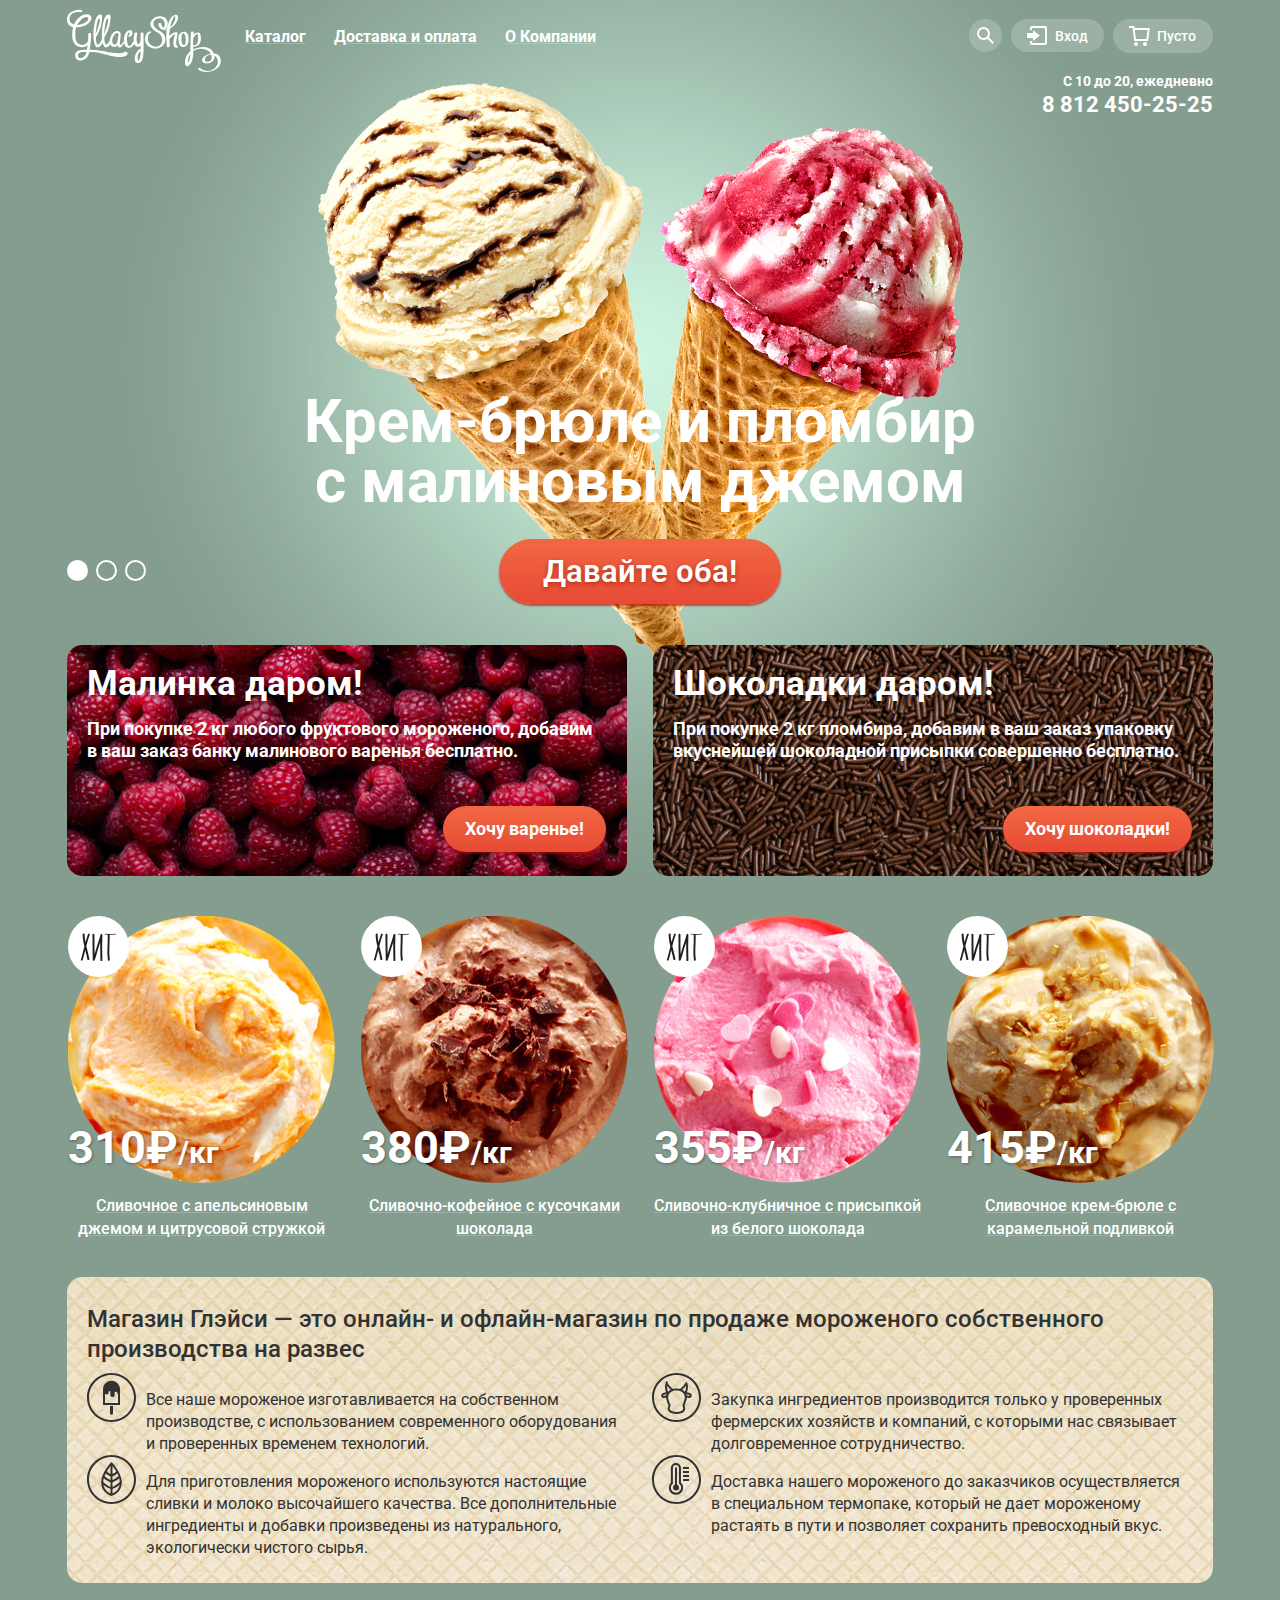
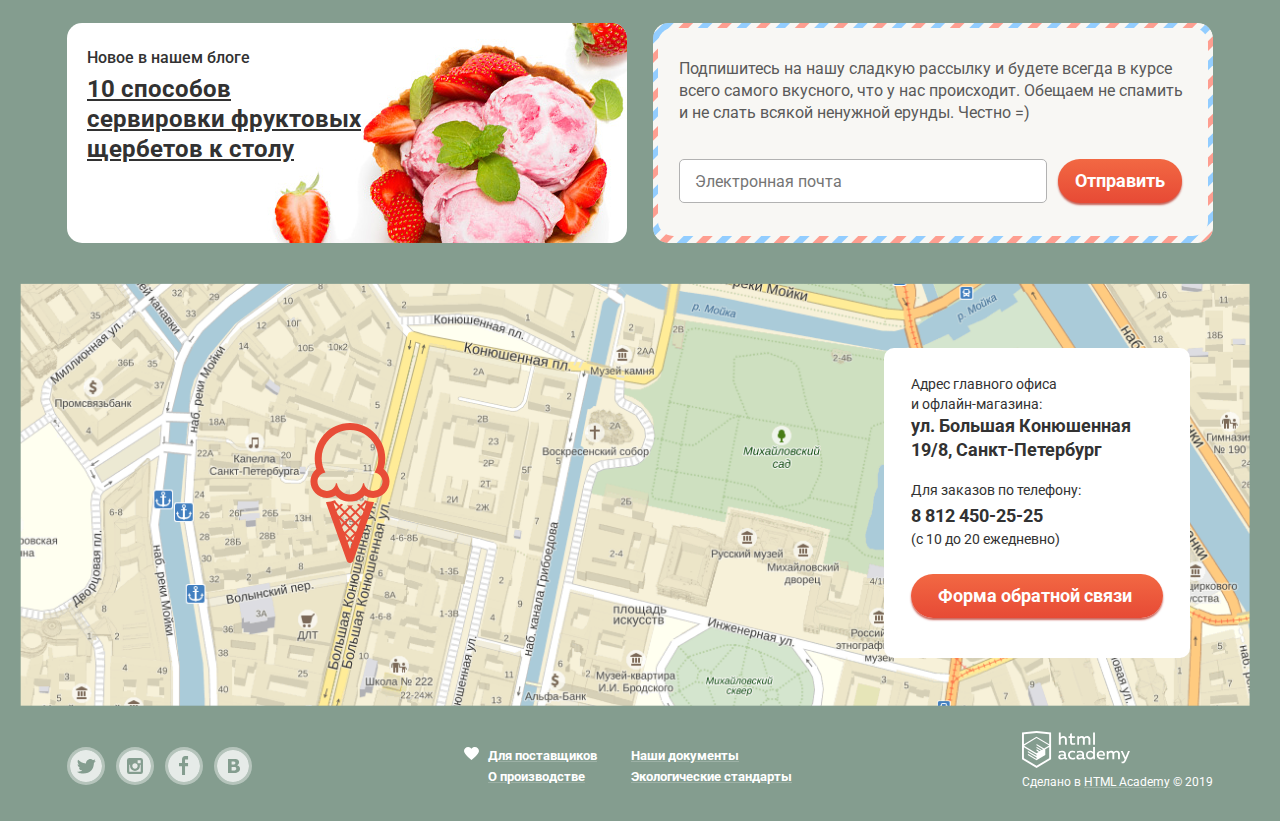
==== commit 43ff0676: "правки" ====
--- a/index.html
+++ b/index.html
@@ -152,10 +152,10 @@
         <div class="container-sale">
           <section class="sale-berry sale-block">
             <h2 class="sale-heading">
-            Малинка даром!
+              Малинка даром!
             </h2>
             <p class="sale-paragraph">
-            При покупке 2 кг любого фруктового мороженого, добавим в ваш заказ банку малинового варенья бесплатно.
+              При покупке 2 кг любого фруктового мороженого, добавим в ваш заказ банку малинового варенья бесплатно.
             </p>
             <a class="sale-btn red-button" href="#">
               Хочу варенье!
@@ -180,8 +180,7 @@
           <ul class="catalog-list">
             <li class="catalog-item action">
               <p class="icecream-img hit">
-                <a href="#"></a>
-                <img src="img/orange.png" alt="Сливочное с апельсиновым джемом и цитрусовой стружкой" width="267" height="267">
+                <img src="img/1.png" alt="Сливочное с апельсиновым джемом и цитрусовой стружкой" width="267" height="267">
               </p>
               <p class="icecream-price">
                 310₽<span class="icecream-kg">/кг</span>
@@ -199,8 +198,7 @@
             </li>
             <li class="catalog-item action">
               <p class="icecream-img hit">
-                <a href="#"></a>
-                <img src="img/coffee.png" alt="Сливочно-кофейное с кусочками шоколада" width="267" height="267">
+                <img src="img/2.png" alt="Сливочно-кофейное с кусочками шоколада" width="267" height="267">
               </p>
               <p class="icecream-price">
                 380₽<span class="icecream-kg">/кг</span>
@@ -218,8 +216,7 @@
             </li>
             <li class="catalog-item action">
               <p class="icecream-img hit">
-                <a href="#"></a>
-                <img src="img/strawberry.png" alt="Сливочно-клубничное с присыпкой из белого шоколада" width="267" height="267">
+                <img src="img/3.png" alt="Сливочно-клубничное с присыпкой из белого шоколада" width="267" height="267">
               </p>
               <p class="icecream-price">
                 355₽<span class="icecream-kg">/кг</span>
@@ -237,8 +234,7 @@
             </li>
             <li class="catalog-item action">
               <p class="icecream-img hit">
-                <a href="#"></a>
-                <img src="img/cream.png" alt="Сливочное крем-брюле с карамельной подливкой" width="267" height="267">
+                <img src="img/4.png" alt="Сливочное крем-брюле с карамельной подливкой" width="267" height="267">
               </p>
               <p class="icecream-price">
                 415₽<span class="icecream-kg">/кг</span>
@@ -263,8 +259,8 @@
           <ul class="shop-item">
             <li class="shop-list icecream-svg">
               <p>
-              Все наше мороженое изготавливается на собственном производстве, с использованием современного
-              оборудования и проверенных временем технологий.
+                Все наше мороженое изготавливается на собственном производстве, с использованием современного
+                оборудования и проверенных временем технологий.
               </p>
             </li>
             <li class="shop-list cow-svg">
@@ -275,14 +271,14 @@
             </li>
             <li class="shop-list eco-svg">
               <p>
-              Для приготовления мороженого используются настоящие сливки и молоко высочайшего качества.
-              Все дополнительные ингредиенты и добавки произведены из натурального, экологически чистого сырья.
+                Для приготовления мороженого используются настоящие сливки и молоко высочайшего качества.
+                Все дополнительные ингредиенты и добавки произведены из натурального, экологически чистого сырья.
               </p>
             </li>
             <li class="shop-list termo-svg">
               <p>
-              Доставка нашего мороженого до заказчиков осуществляется в специальном термопаке, который не дает
-              мороженому растаять в пути и позволяет сохранить превосходный вкус.
+                Доставка нашего мороженого до заказчиков осуществляется в специальном термопаке, который не дает
+                мороженому растаять в пути и позволяет сохранить превосходный вкус.
               </p>
             </li>
           </ul>
@@ -292,7 +288,7 @@
             <h2 class="news-title">Новое в нашем блоге</h2>
             <p class="news-article">
               <a href="#" class="black-link">
-              10 способов сервировки фруктовых щербетов к столу
+                10 способов сервировки фруктовых щербетов к столу
               </a>
             </p>
           </article>
@@ -306,7 +302,7 @@
               </p>
               <form action="https://echo.htmlacademy.ru" method="post" name="user-subscription">
                 <label for="subscription-field" class="visually-hidden">Электронная почта</label>
-                <input class="input-area email-form" type="email" name="subscription-form" id="subscription-field" placeholder="Электронная почта">
+                <input class="input-area email-form" type="email" name="subscription-form" id="subscription-field" placeholder="Электронная почта" required>
                 <button type="submit" class="subscription-btn red-button">Отправить</button>
               </form>
             </div>
@@ -401,21 +397,24 @@
         </div>
       </div>
     </footer>
-    <section class="modal">
-      <button class="modal-close" type="button">
-        <span class="visually-hidden">Закрыть</span>
-      </button>
-      <h2 class="visually-hidden">Форма обратной связи</h2>
-      <p>Мы обязательно вам ответим!</p>
-      <form action="https://echo.htmlacademy.ru" method="post" name="userfield-form">
-        <label for="userfield-id" class="visually-hidden">Ваше имя</label>
-        <input class="input-area" type="text" name="username" id="userfield-id" placeholder="Как вас зовут?" required>
-        <label for="userfield-mail" class="visually-hidden">Электронная почта</label>
-        <input class="input-area" type="email" name="user-mail" id="userfield-mail" placeholder="Ваша почта для ответа?" required>
-        <textarea class="input-area" name="user-message" id="userfield-message" rows="5" placeholder="Напишите что-нибудь..." aria-label="Поле для сообщения" required></textarea>
-        <button type="submit" class="submit-btn red-button">Отправить</button>
-      </form>
-    </section>
+    <div class="modal">
+      <section class="modal-content">
+        <button class="modal-close" type="button">
+          <span class="visually-hidden">Закрыть</span>
+        </button>
+        <h2 class="visually-hidden">Форма обратной связи</h2>
+        <p>Мы обязательно вам ответим!</p>
+        <form action="https://echo.htmlacademy.ru" method="post" name="userfield-form">
+          <label for="userfield-id" class="visually-hidden">Ваше имя</label>
+          <input class="input-area" type="text" name="username" id="userfield-id" placeholder="Как вас зовут?" required>
+          <label for="userfield-mail" class="visually-hidden">Электронная почта</label>
+          <input class="input-area" type="email" name="user-mail" id="userfield-mail" placeholder="Ваша почта для ответа?" required>
+          <textarea class="input-area" name="user-message" id="userfield-message" rows="5" placeholder="Напишите что-нибудь..." aria-label="Поле для сообщения" required></textarea>
+          <button type="submit" class="submit-btn red-button">Отправить</button>
+        </form>
+      </section>
+      <div class="overlay"></div>
+    </div>
   </div>
   <script src="../js/script.js"></script>
 </body>
--- a/css/style.css
+++ b/css/style.css
@@ -193,7 +193,7 @@
   z-index: 2;
   width: 143px;
   padding: 11px 0 6px 0;
-  box-shadow: 0 20px 20px 0 #00000066;
+  box-shadow: 0 20px 20px 0 rgba(0, 0, 0, 0.4);
   background-color: #f8f7f4;
   border-radius: 5px;
   list-style: none;
@@ -256,6 +256,7 @@
   padding: 0;
   margin: 0;
   list-style: none;
+  flex-shrink: 0;
 }
 .search-btn {
   padding: 8px;
@@ -277,7 +278,7 @@
   right: 0;
   top: 39px;
   border-radius: 5px;
-  box-shadow: 0 20px 20px 0 #00000066;
+  box-shadow: 0 20px 20px 0 rgba(0, 0, 0, 0.4);
   background-color: #f8f7f4;
 }
 .modal-container:hover .modal-wrapper {
@@ -704,7 +705,7 @@
   font-weight: 400;
   line-height: 20px;
   margin: 0;
-  margin-bottom: 37px;
+  margin-bottom: 25px;
 }
 .address {
   font-size: 18px;
@@ -723,7 +724,8 @@
   padding-bottom: 2px;
 }
 .user-info {
-  padding: 13px 27px;
+  display: block;
+  padding: 10px 27px;
   font-size: 18px;
   line-height: 24px;
   font-weight: 700;
@@ -745,9 +747,8 @@
   list-style: none;
 }
 .socialmedia-list li {
-  margin-right: 17px;
-  width: 32px;
-  height: 32px;
+  margin-right: 11px;
+  margin-top: 10px;
 }
 .socialmedia-list li:last-child {
   margin-right: 0;
@@ -801,15 +802,16 @@
   list-style: none;
 }
 .clients-information {
-  margin-left: 68px;
+  margin-left: 65px;
   margin-top: 15px;
 }
 .information-list {
   position: relative;
   display: flex;
-  min-width: 143px;
+  min-width: 123px;
   margin: 0;
   margin-bottom: 3px;
+  margin-right: 20px;
   box-sizing: border-box;
 }
 .information-list a {
@@ -818,7 +820,7 @@
 }
 .heart::before {
   position: absolute;
-  right: 145px;
+  left: -24px;
   width: 15px;
   height: 13px;
   flex-shrink: 0;
@@ -886,8 +888,20 @@
   }
 }
 .modal {
+  display: none;
   position: fixed;
-  display: none;
+  z-index: 50;
+  padding-top: 100px;
+  left: 0;
+  top: 0;
+  width: 100%;
+  height: 100%;
+  overflow: auto;
+  background-color: rgb(0,0,0);
+  background-color: rgba(0,0,0,0.4); 
+}
+.modal-content {
+  position: fixed;
   z-index: 50;
   top: 120px;
   left: 50%;
@@ -904,14 +918,14 @@
 .modal-error {
   animation: shake 0.6s;
 }
-.modal .input-area {
+.modal-content .input-area {
   font-size: 16px;
 }
-.modal input {
+.modal-content input {
   margin-bottom: 18px;
   width: 265px;
 }
-.modal textarea {
+.modal-content textarea {
   width: 426px;
   height: 153px;
   margin-bottom: 20px;
@@ -942,7 +956,7 @@
 .modal-close::after {
   transform: rotate(-45deg);
 }
-.modal p {
+.modal-content p {
   margin: 0;
   margin-bottom: 20px;
   margin-right: 10px;
@@ -1069,7 +1083,7 @@
 /*---- Catalog BREADCRUMBS---*/
 .breadcrumbs {
   position: relative;
-  display: flex;
+  display: inline-flex;
   justify-content: flex-start;
   margin: 0;
   margin-bottom: 5px;
@@ -1379,7 +1393,7 @@
   align-items: center;
   height: calc(100% + 77px);
   width: 285px;
-  z-index: 2;
+  z-index: 1;
   box-shadow: 0 20px 20px 0 rgba(0, 0, 0, 0.4);
   background-color: rgba(248, 247, 244, 0.2);
   border-radius: 10px;
@@ -1427,7 +1441,7 @@
   font-weight: 700;
   line-height: 41px;
 }
-.catalog-item h3 a {
+.icecream-name a {
   font-size: 16px;
   font-weight: 500;
   -webkit-text-decoration: underline rgba(255,255,255, 0.2);
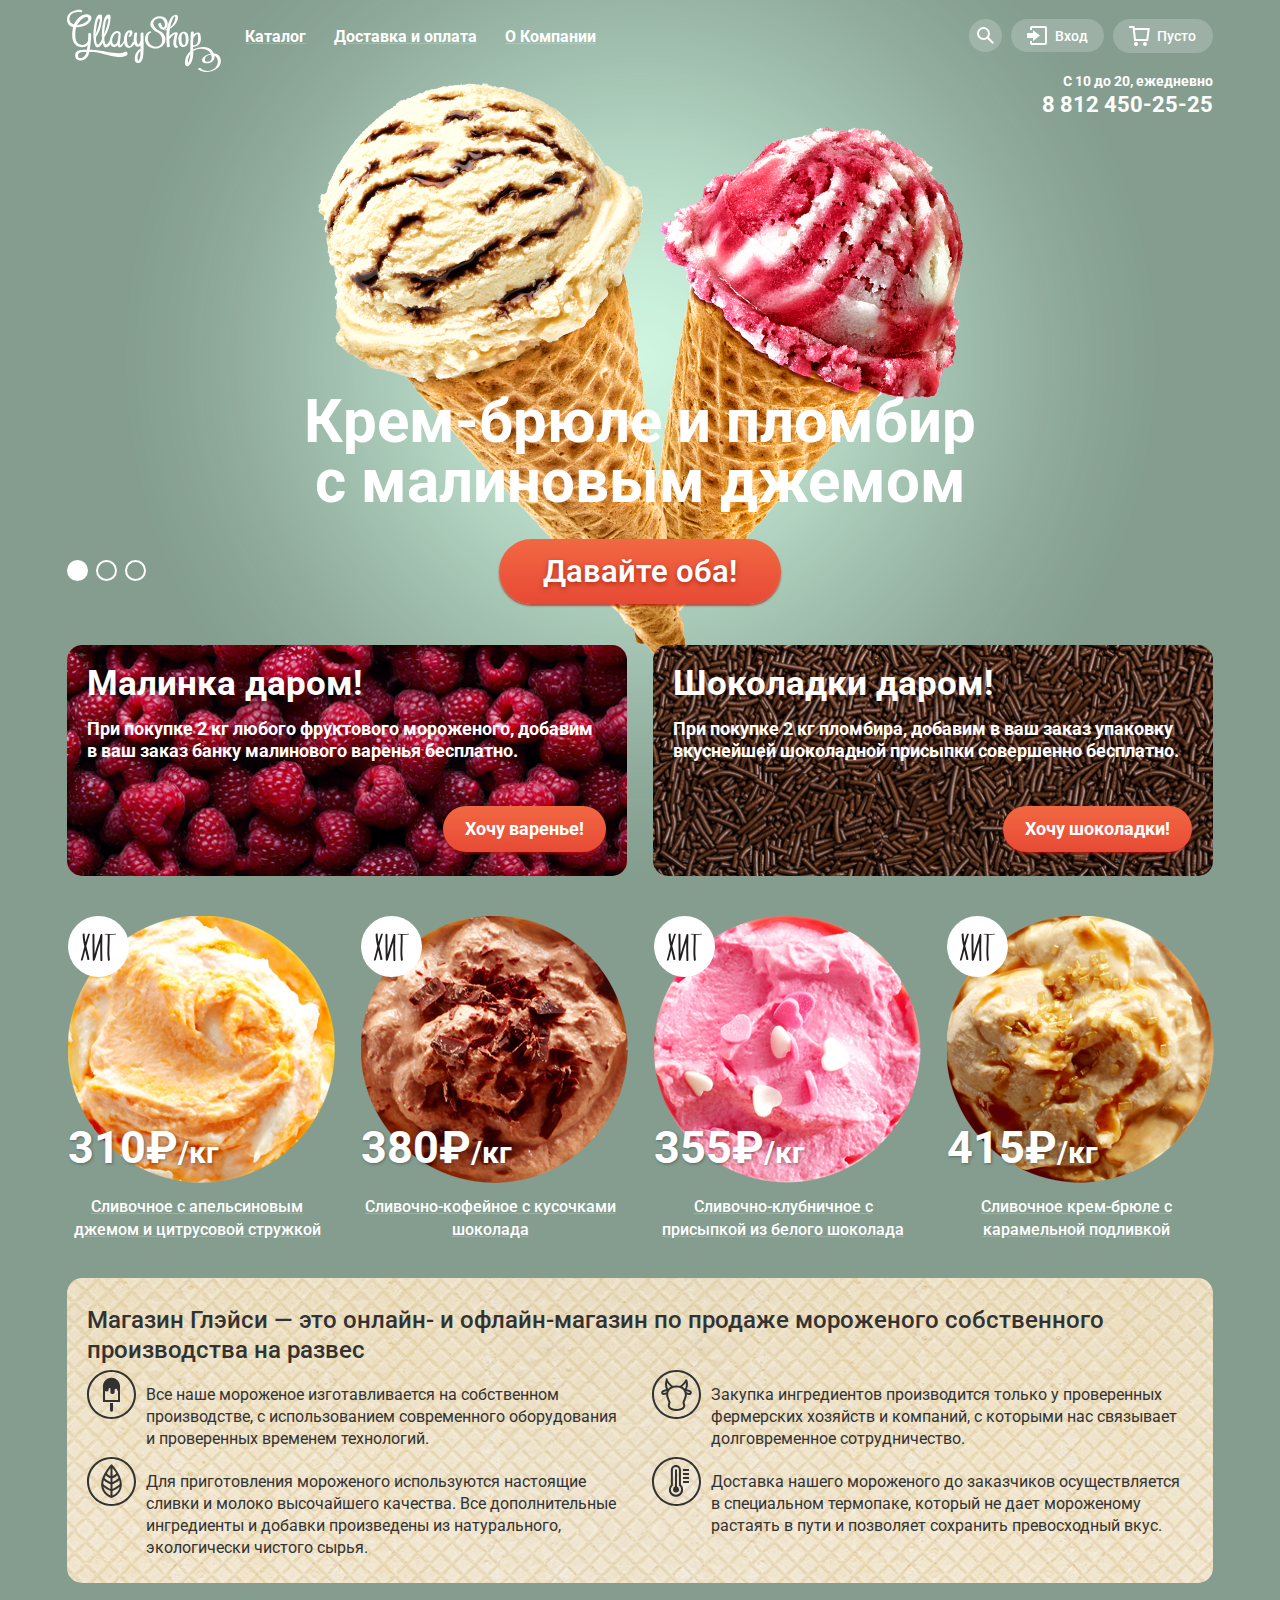
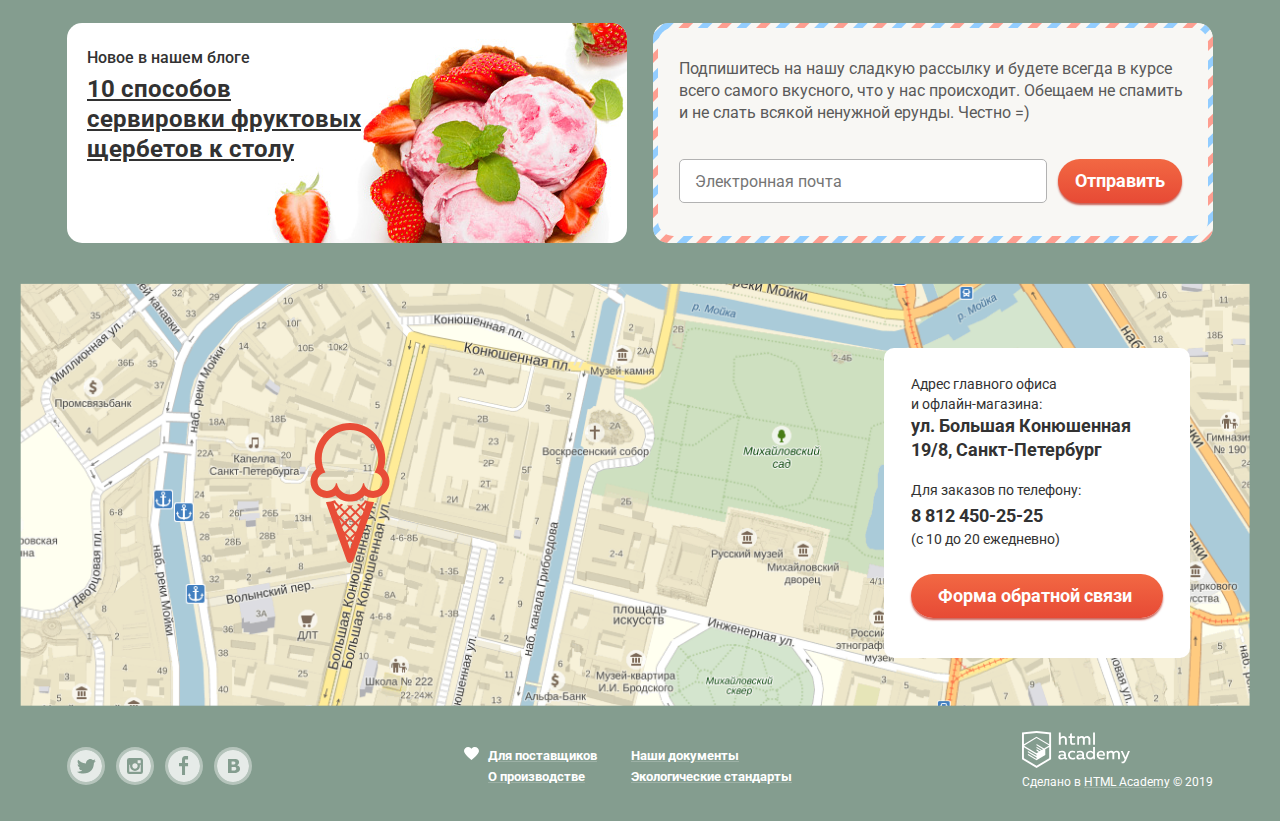
==== commit 79480e61: "фиииинааал" ====
--- a/index.html
+++ b/index.html
@@ -179,17 +179,19 @@
           </h2>
           <ul class="catalog-list">
             <li class="catalog-item action">
-              <p class="icecream-img hit">
-                <img src="img/1.png" alt="Сливочное с апельсиновым джемом и цитрусовой стружкой" width="267" height="267">
-              </p>
-              <p class="icecream-price">
-                310₽<span class="icecream-kg">/кг</span>
-              </p>
-              <h3 class="icecream-name">
-                <a href="#" class="white-link">
-                  Сливочное с апельсиновым джемом и цитрусовой стружкой
-                </a>
-              </h3>
+              <div class="catalog-style">
+                <p class="icecream-img hit">
+                  <img src="img/1.png" alt="Сливочное с апельсиновым джемом и цитрусовой стружкой" width="267" height="267">
+                </p>
+                <p class="icecream-price">
+                  310₽<span class="icecream-kg">/кг</span>
+                </p>
+                <h3 class="icecream-name">
+                  <a href="#" class="white-link">
+                    Сливочное с апельсиновым джемом и цитрусовой стружкой
+                  </a>
+                </h3>
+              </div>
               <div class="actions">
                 <a class="show-button red-button" href="#">
                   Быстрый просмотр
@@ -197,17 +199,19 @@
               </div>
             </li>
             <li class="catalog-item action">
-              <p class="icecream-img hit">
-                <img src="img/2.png" alt="Сливочно-кофейное с кусочками шоколада" width="267" height="267">
-              </p>
-              <p class="icecream-price">
-                380₽<span class="icecream-kg">/кг</span>
-              </p>
-              <h3 class="icecream-name">
-                <a href="#" class="white-link">
-                  Сливочно-кофейное с кусочками шоколада
-                </a>
-              </h3>
+              <div class="catalog-style">
+                <p class="icecream-img hit">
+                  <img src="img/2.png" alt="Сливочно-кофейное с кусочками шоколада" width="267" height="267">
+                </p>
+                <p class="icecream-price">
+                  380₽<span class="icecream-kg">/кг</span>
+                </p>
+                <h3 class="icecream-name">
+                  <a href="#" class="white-link">
+                    Сливочно-кофейное с кусочками шоколада
+                  </a>
+                </h3>
+              </div>
               <div class="actions">
                 <a class="show-button red-button" href="#">
                   Быстрый просмотр
@@ -215,17 +219,19 @@
               </div>
             </li>
             <li class="catalog-item action">
-              <p class="icecream-img hit">
-                <img src="img/3.png" alt="Сливочно-клубничное с присыпкой из белого шоколада" width="267" height="267">
-              </p>
-              <p class="icecream-price">
-                355₽<span class="icecream-kg">/кг</span>
-              </p>
-              <h3 class="icecream-name">
-                <a href="#" class="white-link">
-                  Сливочно-клубничное с присыпкой из белого шоколада
-                </a>
-              </h3>
+              <div class="catalog-style">
+                <p class="icecream-img hit">
+                  <img src="img/3.png" alt="Сливочно-клубничное с присыпкой из белого шоколада" width="267" height="267">
+                </p>
+                <p class="icecream-price">
+                  355₽<span class="icecream-kg">/кг</span>
+                </p>
+                <h3 class="icecream-name">
+                  <a href="#" class="white-link">
+                    Сливочно-клубничное с присыпкой из белого шоколада
+                  </a>
+                </h3>
+              </div>
               <div class="actions">
                 <a class="show-button red-button" href="#">
                   Быстрый просмотр
@@ -233,17 +239,19 @@
               </div>
             </li>
             <li class="catalog-item action">
-              <p class="icecream-img hit">
-                <img src="img/4.png" alt="Сливочное крем-брюле с карамельной подливкой" width="267" height="267">
-              </p>
-              <p class="icecream-price">
-                415₽<span class="icecream-kg">/кг</span>
-              </p>
-              <h3 class="icecream-name">
-                <a href="#" class="white-link">
-                  Сливочное крем-брюле с карамельной подливкой
-                </a>
-              </h3>
+              <div class="catalog-style">
+                <p class="icecream-img hit">
+                  <img src="img/4.png" alt="Сливочное крем-брюле с карамельной подливкой" width="267" height="267">
+                </p>
+                <p class="icecream-price">
+                  415₽<span class="icecream-kg">/кг</span>
+                </p>
+                <h3 class="icecream-name">
+                  <a href="#" class="white-link">
+                    Сливочное крем-брюле с карамельной подливкой
+                  </a>
+                </h3>
+              </div>
               <div class="actions">
                 <a class="show-button red-button" href="#">
                   Быстрый просмотр
@@ -413,7 +421,6 @@
           <button type="submit" class="submit-btn red-button">Отправить</button>
         </form>
       </section>
-      <div class="overlay"></div>
     </div>
   </div>
   <script src="../js/script.js"></script>
--- a/css/style.css
+++ b/css/style.css
@@ -522,7 +522,7 @@
 }
 .shop-description {
   margin-top: 0;
-  margin-bottom: 9px;
+  margin-bottom: 5px;
   font-size: 24px;
   font-weight: 500;
   line-height: 30px;
@@ -545,7 +545,8 @@
 }
 .shop-list p {
   margin: 0;
-  padding-top: 16px;
+  padding-top: 14px;
+  min-height: 73px;
 }
 .shop-list::before {
   display: block;
@@ -898,7 +899,7 @@
   height: 100%;
   overflow: auto;
   background-color: rgb(0,0,0);
-  background-color: rgba(0,0,0,0.4); 
+  background-color: rgba(0,0,0,0.4);
 }
 .modal-content {
   position: fixed;
@@ -913,6 +914,8 @@
 }
 .modal-show {
   display: block;
+}
+.modal-show-animation {
   animation: bounce 0.6s;
 }
 .modal-error {
@@ -1361,6 +1364,9 @@
 }
 
 /*---Catalog item---*/
+.catalog-style {
+  position: relative;
+}
 .catalog-list {
   display: flex;
   justify-content: space-between;
@@ -1379,6 +1385,9 @@
 }
 .action:hover {
   position: relative;
+}
+.action:hover .catalog-style {
+  z-index: 3;
 }
 .action:hover .actions {
   display: flex;
@@ -1393,7 +1402,7 @@
   align-items: center;
   height: calc(100% + 77px);
   width: 285px;
-  z-index: 1;
+  z-index: 2;
   box-shadow: 0 20px 20px 0 rgba(0, 0, 0, 0.4);
   background-color: rgba(248, 247, 244, 0.2);
   border-radius: 10px;
@@ -1421,7 +1430,7 @@
 }
 .icecream-price {
   position: absolute;
-  top: 215px;
+  top: 209px;
   margin: 0;
   font-size: 45px;
   font-weight: 700;
@@ -1430,8 +1439,9 @@
 }
 .icecream-name {
   min-height: 46px;
-  margin: 0;
-  margin-top: 5px;
+  width: 258px;
+  margin: 0;
+  margin-top: 6px;
   text-align: center;
 }
 .icecream-heading {
@@ -1460,7 +1470,7 @@
   justify-content: flex-end;
   align-items: center;
   margin: 0;
-  margin-top: 50px;
+  margin-top: 47px;
   margin-bottom: 19px;
   padding: 0;
   padding-bottom: 30px;
@@ -1470,7 +1480,7 @@
   display: flex;
   margin: 0;
   margin-right: 20px;
-  margin-left: 15px;
+  margin-left: 18px;
   padding: 0;
   list-style: none;
 }
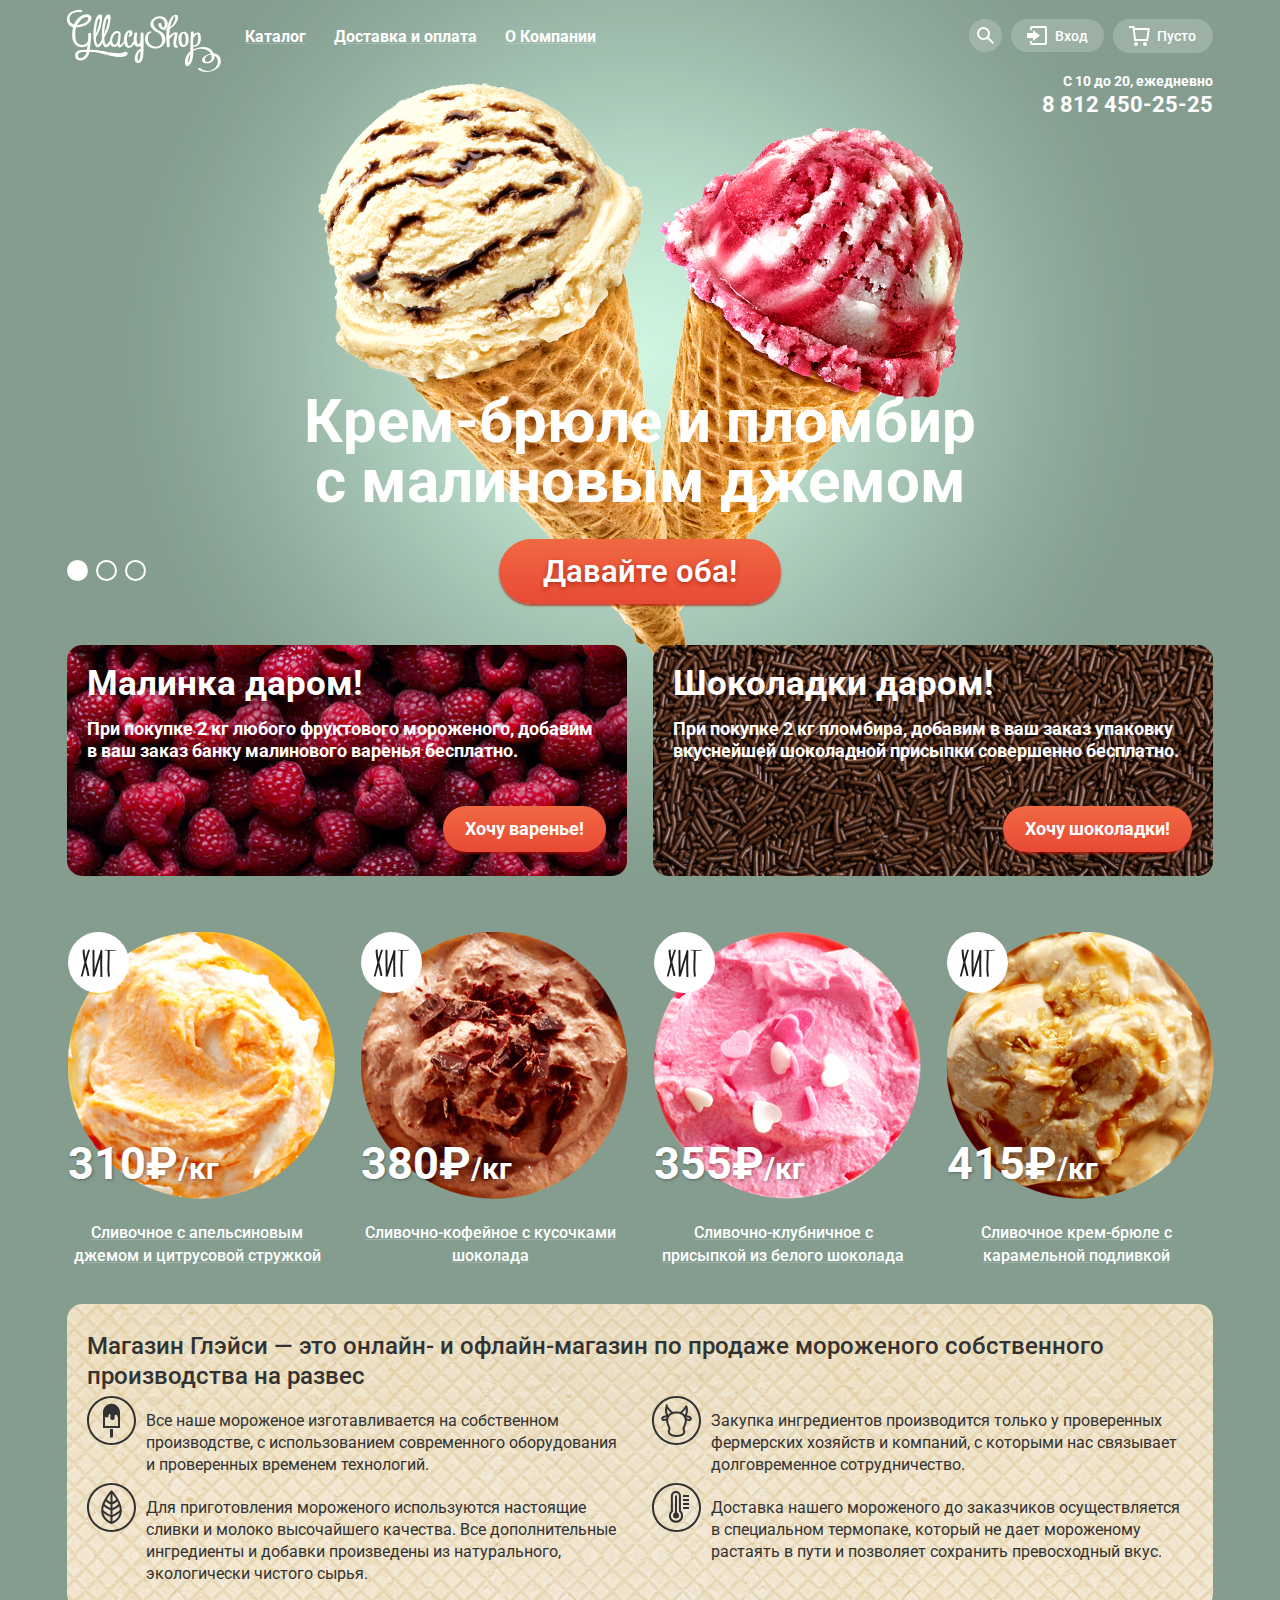
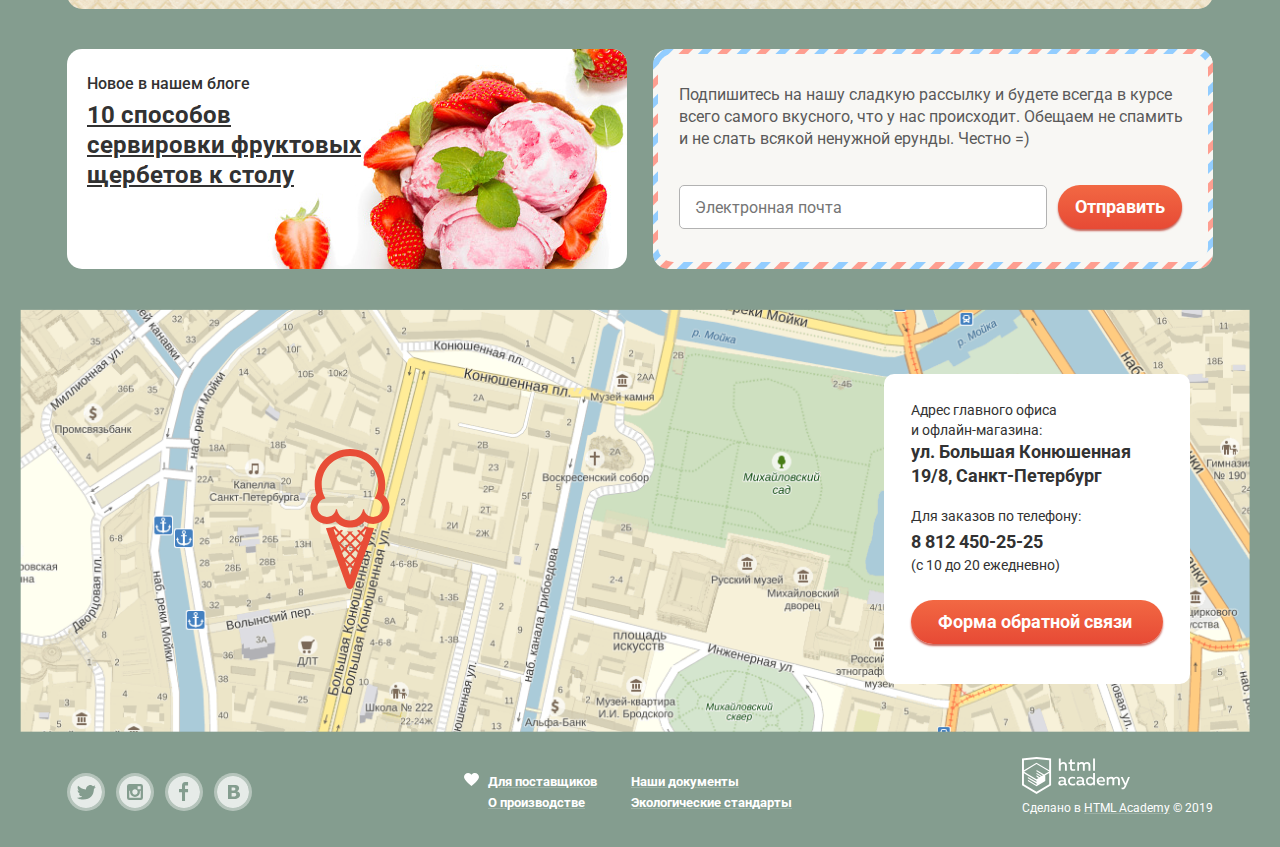
==== commit 41fa1a9d: "finaaaal 2" ====
--- a/index.html
+++ b/index.html
@@ -180,7 +180,7 @@
           <ul class="catalog-list">
             <li class="catalog-item action">
               <div class="catalog-style">
-                <p class="icecream-img hit">
+                <p class="hit">
                   <img src="img/1.png" alt="Сливочное с апельсиновым джемом и цитрусовой стружкой" width="267" height="267">
                 </p>
                 <p class="icecream-price">
@@ -200,7 +200,7 @@
             </li>
             <li class="catalog-item action">
               <div class="catalog-style">
-                <p class="icecream-img hit">
+                <p class="hit">
                   <img src="img/2.png" alt="Сливочно-кофейное с кусочками шоколада" width="267" height="267">
                 </p>
                 <p class="icecream-price">
@@ -220,7 +220,7 @@
             </li>
             <li class="catalog-item action">
               <div class="catalog-style">
-                <p class="icecream-img hit">
+                <p class="hit">
                   <img src="img/3.png" alt="Сливочно-клубничное с присыпкой из белого шоколада" width="267" height="267">
                 </p>
                 <p class="icecream-price">
@@ -240,7 +240,7 @@
             </li>
             <li class="catalog-item action">
               <div class="catalog-style">
-                <p class="icecream-img hit">
+                <p class="hit">
                   <img src="img/4.png" alt="Сливочное крем-брюле с карамельной подливкой" width="267" height="267">
                 </p>
                 <p class="icecream-price">
--- a/css/style.css
+++ b/css/style.css
@@ -1416,10 +1416,6 @@
   font-weight: 700;
   padding: 10px 17px;
 }
-.icecream-img {
-  position: relative;
-  margin: 0;
-}
 .hit::before {
   position: absolute;
   width: 61px;
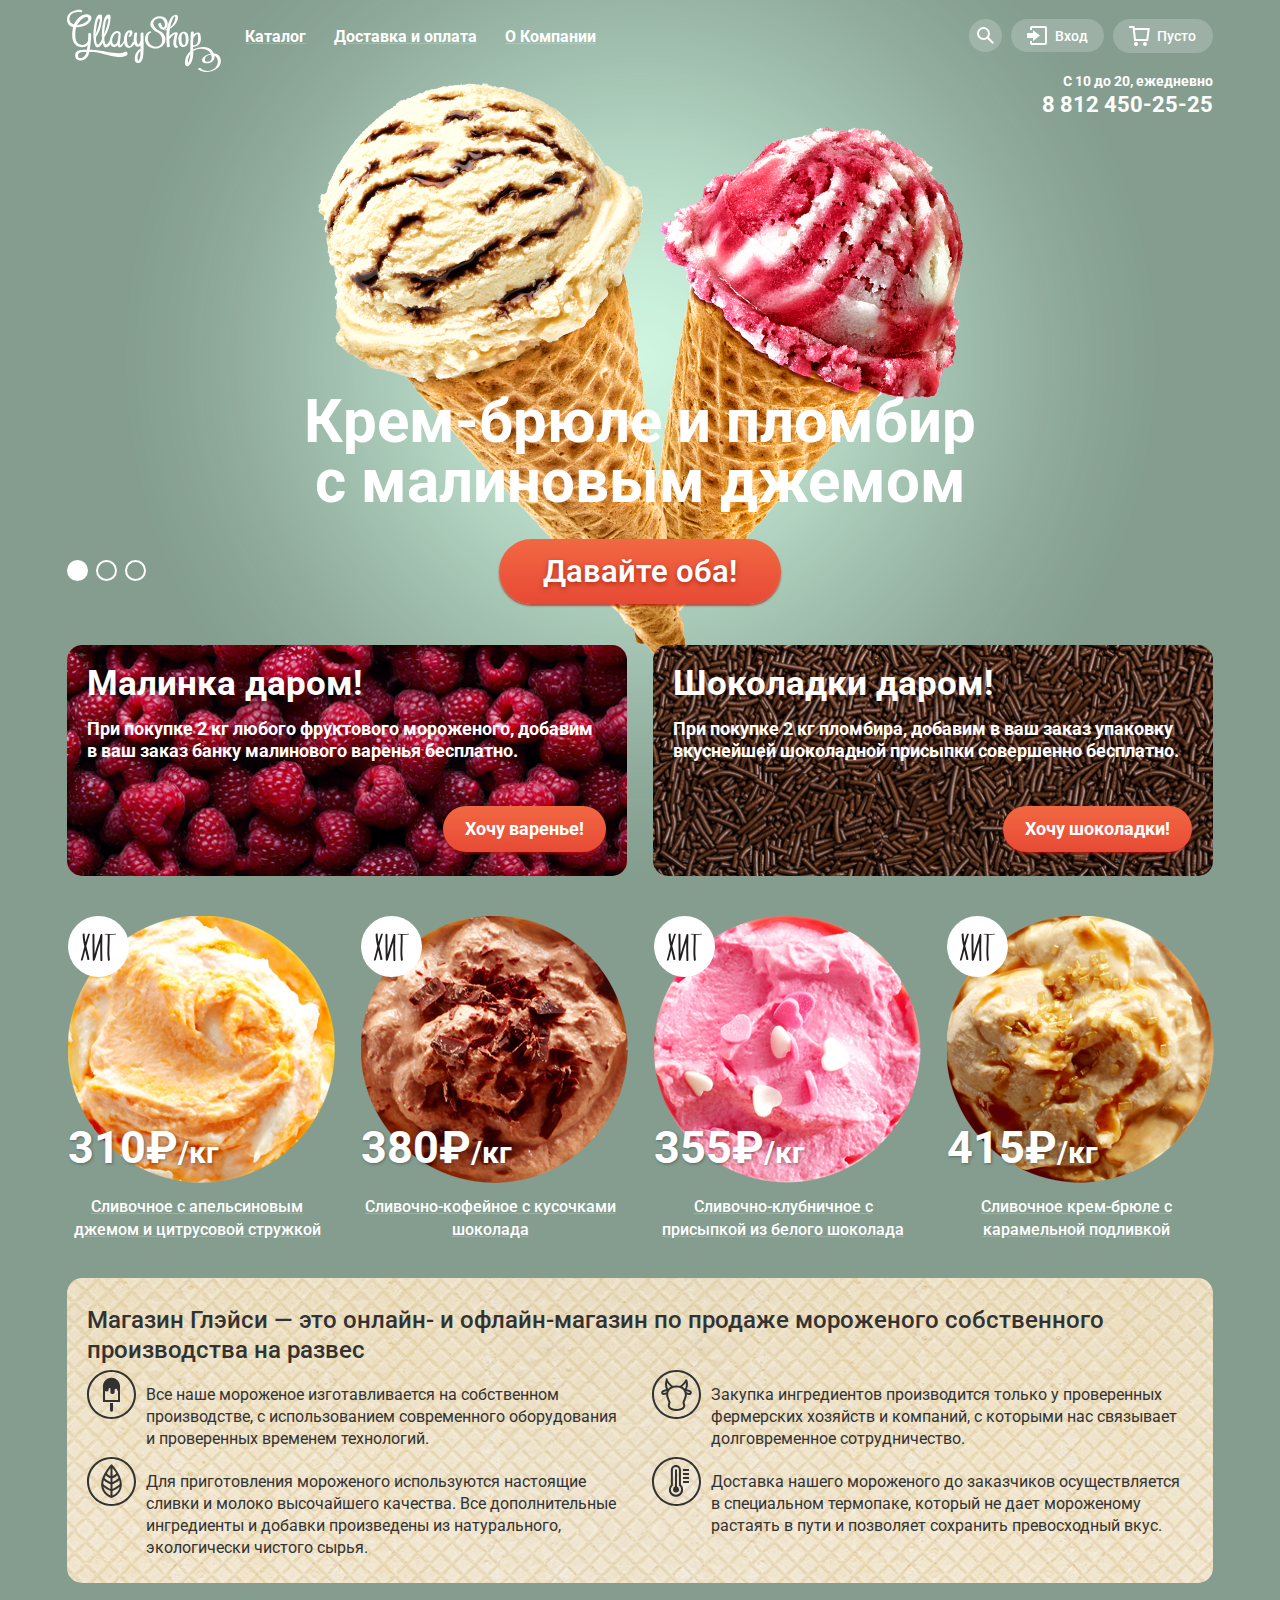
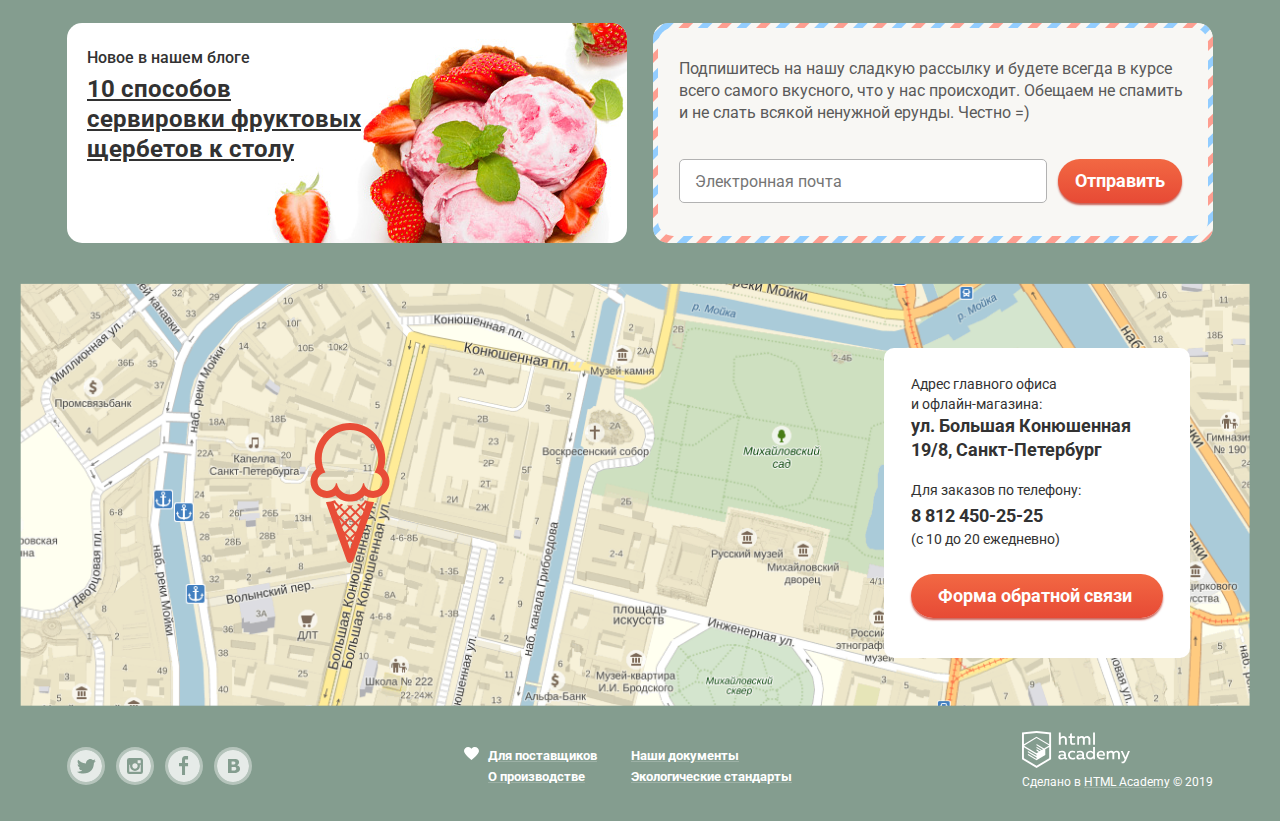
==== commit f8c331f5: "final with min" ====
--- a/index.html
+++ b/index.html
@@ -6,7 +6,7 @@
   <title>Магазин мороженного "Gllacy Shop"</title>
   <link href="https://fonts.googleapis.com/css?family=Roboto:400,500,700&display=swap&subset=cyrillic" rel="stylesheet">
   <link href="css/normalize.css" rel="stylesheet">
-  <link href="css/style.css" rel="stylesheet">
+  <link href="css/style.min.css" rel="stylesheet">
 </head>
 
 <body>
@@ -423,7 +423,7 @@
       </section>
     </div>
   </div>
-  <script src="../js/script.js"></script>
+  <script src="../js/script.min.js"></script>
 </body>
 
 </html>
--- a/css/style.min.css
+++ b/css/style.min.css
@@ -0,0 +1 @@
+body{margin:0;padding:0;font-family:"Roboto","Arial","sans-serif";font-size:16px;line-height:22px;color:#ffffff}a{text-decoration:none}button{cursor:pointer}img{max-width:100%;height:auto}.wrapper{width:1146px;padding:0 27px;margin-right:auto;margin-left:auto}.background-wrapper{background-color:#849d8f}.background-wrapper-with-image{background-color:#849d8f;background-image:url("../img/double_icecream_1.png");background-repeat:no-repeat;background-position:top center;transition:background-image 0.5s ease,background-color 0.5s ease}.background-wrapper-with-image::before,.background-wrapper-with-image::after{content:"";visibility:hidden}.background-wrapper-with-image::before{background-image:url("../img/double_icecream_2.png")}.background-wrapper-with-image::after{background-image:url("../img/double_icecream_3.png")}.visually-hidden{position:absolute;width:1px;height:1px;margin:-1px;border:0;padding:0;clip:rect(0 0 0 0);overflow:hidden}.nav-button{display:flex;align-items:center;padding:7px 10px;font-size:14px;font-weight:500;line-height:16px;color:#ffffff;fill:#ffffff;border:none;border-radius:20px;background-color:rgba(255,255,255,0.2)}.nav-button:hover,.nav-button:focus{color:#323232;background-color:#f8f7f4;fill:#323232}.red-button{color:#ffffff;box-shadow:0 2px 2px 0 rgba(172,16,0,0.64);background-image:linear-gradient(to top,#e74a35,#f26843);border-radius:50px;border:none}.red-button:hover,.red-button:focus{box-shadow:0 2px 2px 0 #ac1000;background-image:linear-gradient(to bottom,rgba(255,255,255,0.2),rgba(255,255,255,0.2)),linear-gradient(to top,#e74a35,#f26843)}.red-button:active{box-shadow:inset 0 2px 2px 0 #942718;background-image:linear-gradient(to bottom,rgba(0,0,0,0.07),rgba(0,0,0,0.07)),linear-gradient(to bottom,#e74a35,#f26843)}.menu-link{display:block;padding:9px 14px;color:#ffffff;-webkit-text-decoration:underline rgba(255,255,255,0.2);text-decoration:underline rgba(255,255,255,0.2)}.menu-link:hover,.menu-link:focus{color:#333333;background-color:#f7f6f3;border-radius:40px}.menu-link:active{color:#333333;border-radius:40px;box-shadow:inset 0 2px 1px 0 #696969;background-color:#ededed}.white-link{color:#ffffff}.white-link:hover,.white-link:focus,.white-link:active{color:#ffbc9e}.black-link{color:#323232}.black-link:hover,.black-link:focus,.black-link:active{color:#e84d37}.input-area{height:44px;box-sizing:border-box;padding:9px 15px;font:inherit;color:inherit;font-size:14px;line-height:24px;color:#323232;border:1px solid #b2b2b2;border-radius:5px}.input-area:hover{padding:8px 14px;border:2px solid #9a9a9a}.input-area:focus{padding:8px 14px;border:2px solid #2e88e4}.main-header{display:flex;justify-content:space-between;align-items:center;padding-top:5px}.main-navigation{display:flex;align-items:center;font-weight:700;line-height:18px;text-align:left;color:#ffffff}.logo{margin-right:10px;width:154px;height:64px;padding-top:4px}.site-navigation{position:relative;display:flex;flex-wrap:wrap;align-items:center;margin:0;padding:0;list-style:none}.site-navigation-item{min-height:40px}.list-navigation{position:absolute;top:39px;left:-7px;display:none;z-index:2;width:143px;padding:11px 0 6px 0;box-shadow:0 20px 20px 0 rgba(0,0,0,0.4);background-color:#f8f7f4;border-radius:5px;list-style:none}.list-navigation a{padding:0;margin:0;font-size:14px;line-height:16px;font-weight:400;color:#323232;cursor:pointer}.catalog-new{position:relative;padding-left:20px;padding-bottom:10px;margin-bottom:5px}.catalog-new::after{position:absolute;content:"";left:7px;bottom:1px;width:129px;height:1px;border-bottom:1px solid rgba(0,0,0,0.2)}.catalog-new a{font-weight:700}.icecream-type{margin:0;padding:0;padding:6px 0;list-style:none}.icecream-type a{padding:0 20px}.icecream-type:hover{background-color:#fbded7}.icecream-type:active{background-color:#f6b5a5}.catalog-nav:hover .list-navigation{display:block}.catalog-nav:hover .menu-link{color:#333333;background-color:#f7f6f3;border-radius:40px}.user-navigation{display:flex;align-items:center;flex-wrap:wrap;padding:0;margin:0;list-style:none;flex-shrink:0}.search-btn{padding:8px;font-size:0}.user-navigation li:not(:last-child){margin-right:9px}.search-block{position:relative}.modal-container{min-height:40px}.modal-wrapper{position:absolute;display:none;z-index:2;right:0;top:39px;border-radius:5px;box-shadow:0 20px 20px 0 rgba(0,0,0,0.4);background-color:#f8f7f4}.modal-container:hover .modal-wrapper{display:block}.modal-container:hover .nav-button{color:#323232;background-color:#f8f7f4;fill:#323232}.search-form{width:341px;min-height:84px}.search-form input{margin:20px 15px;width:309px;min-height:14px}.login-block{position:relative}.user-form{width:237px;padding:20px}.user-form input{box-sizing:border-box;margin-bottom:20px;width:240px}.user-form-block{display:flex;justify-content:space-between}.popup-block:not(:last-child){margin-right:9px}.user-help-container{display:flex;flex-direction:column;flex-wrap:wrap}.user-help-container a{-webkit-text-decoration:underline;text-decoration:underline}.popup-btn{font-size:18px;line-height:24px;font-weight:700;color:#fefefe;padding:10px 25px}.wrapper-contact-info{display:flex}.contact-info{margin-left:auto;text-align:right;font-weight:700;color:#ffffff}.work-hours{margin:0;padding-bottom:4px;font-size:14px;line-height:16px}.number{margin:0;font-size:22px;line-height:24px}.number a{color:#ffffff}.entrance-btn{min-width:93px;text-align:center}.entrance-btn svg,.basket-button svg{padding-right:7px;padding-left:6px}.basket-button{min-width:100px}.user-form a{font-size:13px;font-weight:400;line-height:24px}.slider{position:relative;padding-top:275px;padding-bottom:41px;text-align:center}.slider-list{margin:0;padding:0;list-style:none}.slide{display:none}.slide-title{width:700px;margin:0 auto;margin-bottom:27px;font-size:60px;line-height:60px;font-weight:700}.slider-controls{position:absolute;bottom:63px;left:0;font-size:0}.slider-controls .slider-control{display:inline-block;width:17px;height:17px;margin-right:8px;vertical-align:top;background-color:transparent;border:2px solid #ffffff;border-radius:50%;cursor:pointer}.slider-controls .slider-control:hover,.slider-controls .slider-control:focus{background-color:rgba(248,247,244,0.4)}.slider-control:last-child{margin-right:0}#product-1:checked ~ .background-wrapper-with-image{background-color:#849d8f;background-image:url("../img/double_icecream_1.png")}#product-2:checked ~ .background-wrapper-with-image{background-color:#8996a6;background-image:url("../img/double_icecream_2.png")}#product-3:checked ~ .background-wrapper-with-image{background-color:#9d8b84;background-image:url("../img/double_icecream_3.png")}#product-1:checked ~ .background-wrapper-with-image #slide1,#product-2:checked ~ .background-wrapper-with-image #slide2,#product-3:checked ~ .background-wrapper-with-image #slide3{display:block}#product-1:checked ~ .background-wrapper-with-image label[for="product-1"],#product-2:checked ~ .background-wrapper-with-image label[for="product-2"],#product-3:checked ~ .background-wrapper-with-image label[for="product-3"]{background-color:#ffffff}.give-link{display:inline-block;padding:12px 44px;font-size:31px;font-weight:600;line-height:41px;vertical-align:top;text-align:center;text-decoration:none;text-shadow:0 2px 5px rgba(160,32,11,0.76);color:#ffffff}.container-sale{display:flex;justify-content:space-between;flex-wrap:wrap;padding:0;margin-bottom:14px;min-height:229px}.sale-block{display:flex;flex-direction:column;width:519px;margin-right:26px;margin-bottom:20px;padding:18px 21px 24px 20px;color:#ffffff;font-weight:700;background-repeat:no-repeat;background-size:cover;border-radius:15px}.sale-block:nth-child(2n){margin-right:0}.sale-berry{background-color:#c03457;background-image:url("../img/berry.png")}.sale-choko{background-color:#422929e0;background-image:url("../img/choko.png")}.sale-heading{margin:0;margin-bottom:14px;font-size:35px;line-height:41px}.sale-paragraph{margin:0;margin-bottom:44px;font-size:18px;line-height:22px}.sale-btn{align-self:flex-end;padding:11px 22px;font-size:18px;line-height:24px}.about-shop{padding:27px 24px 24px 20px;margin-top:6px;margin-bottom:40px;color:#323232;background-color:#cfbfa0;background-image:url("../img/vaffel.png");background-repeat:no-repeat;border-radius:15px;background-size:cover}.shop-description{margin-top:0;margin-bottom:5px;font-size:24px;font-weight:500;line-height:30px}.shop-item{display:flex;flex-wrap:wrap;padding:0;margin:0;font-weight:400;list-style:none}.shop-list{display:flex;width:537px;margin-right:28px}.shop-list:nth-child(2n){margin-right:0}.shop-list p{margin:0;padding-top:14px;min-height:73px}.shop-list::before{display:block;flex-shrink:0;margin-right:10px;content:'';width:49px;height:49px}.icecream-svg::before{background-image:url("../img/ice-cream.svg")}.cow-svg::before{background-image:url("../img/cow.svg")}.eco-svg::before{background-image:url("../img/eco.svg")}.termo-svg::before{background-image:url("../img/thermometer.svg")}.container-news-sub{display:flex;justify-content:space-between;flex-wrap:wrap;padding:0;margin-bottom:20px;min-height:220px}.block-news-sub{display:flex;flex-direction:column;width:560px;margin-right:26px;margin-bottom:20px;background-repeat:no-repeat;background-size:cover;border-radius:15px}.block-news-sub:nth-child(2n){margin-right:0}.news{width:520px;padding:24px 20px;text-align:left;color:#323232;background-color:#e7d1d1;background-image:url("../img/background-article.jpg")}.news-title{margin:0;margin-bottom:5px;font-size:16px;font-weight:500;line-height:22px}.news-article{margin:0;max-width:281px}.news-article a{font-size:24px;font-weight:700;line-height:30px;text-decoration:underline}.subscription-wrapper{margin:0;padding:30px 22px 33px 21px;border-radius:15px;background-color:#f8f7f4}.subscription{width:550px;min-height:210px;padding:5px;font-weight:400;color:#5a5a5a;background-image:url("../img/bg-post.svg");background-position:50% 50%}.subscription input{font-size:16px;width:368px;margin-right:11px}.subscription-message{margin:0;margin-bottom:35px}.subscription-wrapper form{display:flex}.email-form{width:368px;height:44px;font-size:16px;font-weight:400;line-height:24px;margin-right:11px;padding-left:15px}.subscription-btn{padding:10px 17px;font-size:18px;line-height:24px;font-weight:700;color:#fefefe}.contact-block{margin-bottom:18px;display:flex;position:relative;height:430px}.contact-block iframe{position:relative;z-index:2;border:none;width:100%}.img-map{position:absolute;top:0;left:0;z-index:1;margin:0}.map{width:100%}.pin{position:absolute;top:140px;left:310px}.contacts{position:absolute;z-index:3;top:65px;right:90px;padding:26px 27px;padding-bottom:40px;width:252px;border-radius:10px;background-color:#ffffff;color:#323232}.contact-info-map{display:flex;flex-direction:column;font-size:14px;font-weight:400;line-height:20px;margin:0;margin-bottom:25px}.address{font-size:18px;font-weight:700;line-height:24px;padding-bottom:18px}.tel-number a{font-size:18px;font-weight:700;line-height:22px;color:#323232}.tel-number{padding-top:5px;padding-bottom:2px}.user-info{display:block;padding:10px 27px;font-size:18px;line-height:24px;font-weight:700;color:#fefefe}.container-footer{display:flex;justify-content:space-between;align-items:center;padding-bottom:30px}.socialmedia-list{display:flex;justify-content:space-between;padding:0;margin:0;list-style:none}.socialmedia-list li{margin-right:11px;margin-top:10px}.socialmedia-list li:last-child{margin-right:0}.socialmedia-icon{display:block;width:32px;height:32px;border:3px solid rgba(255,255,255,0.5);border-radius:50%;background-repeat:no-repeat;opacity:0.8;cursor:pointer}.socialmedia-icon:hover,.socialmedia-icon:focus{color:#ffffff;border:3px solid rgba(255,255,255,0.7);border-radius:50%;opacity:1}.socialmedia-icon:active{color:#e9e9e9;border:3px solid rgba(255,255,255,0.7);border-radius:50%;opacity:0.5}.vkontakte{background-image:url("../img/vk.svg")}.insta{background-image:url("../img/instagram.svg")}.facebook{background-image:url("../img/fb.svg")}.twitter{background-image:url("../img/twitter.svg")}.information-item{width:363px;padding:0;margin:0;display:flex;flex-wrap:wrap;font-size:13px;font-weight:700;line-height:18px;list-style:none}.clients-information{margin-left:65px;margin-top:15px}.information-list{position:relative;display:flex;min-width:123px;margin:0;margin-bottom:3px;margin-right:20px;box-sizing:border-box}.information-list a{-webkit-text-decoration:underline rgba(255,255,255,0.2);text-decoration:underline rgba(255,255,255,0.2)}.heart::before{position:absolute;left:-24px;width:15px;height:13px;flex-shrink:0;margin-right:3px;content:'';background-image:url("../img/heart.svg");background-repeat:no-repeat}.html-academy{display:flex;flex-direction:column;justify-content:center;min-width:189px;margin:0;font-size:12px;font-weight:400;line-height:18px;text-align:left;color:#fefefe}.html-academy a{margin:0;-webkit-text-decoration:underline rgba(255,255,255,0.2);text-decoration:underline rgba(255,255,255,0.2)}.html-academy p{margin:0}@keyframes bounce{0{transform:translateY(-2000px)}70%{transform:translateY(30px)}90%{transform:translateY(-10px)}100%{transform:translateY(0)}}@keyframes shake{0,100%{transform:translateX(0)}10%,30%,50%,70%,90%{transform:translateX(-10px)}20%,40%,60%,80%{transform:translateX(10px)}}.modal{display:none;position:fixed;z-index:50;padding-top:100px;left:0;top:0;width:100%;height:100%;overflow:auto;background-color:rgb(0,0,0);background-color:rgba(0,0,0,0.4)}.modal-content{position:fixed;z-index:50;top:120px;left:50%;width:430px;margin-left:-230px;padding:18px 24px 27px;border-radius:10px;background-color:#f8f7f4}.modal-show{display:block}.modal-show-animation{animation:bounce 0.6s}.modal-error{animation:shake 0.6s}.modal-content .input-area{font-size:16px}.modal-content input{margin-bottom:18px;width:265px}.modal-content textarea{width:426px;height:153px;margin-bottom:20px;resize:none}.modal-close{position:absolute;top:15px;right:16px;width:18px;height:17px;background-color:transparent;border:0;cursor:pointer}.modal-close::before,.modal-close::after{content:"";position:absolute;left:-1px;width:22px;height:2px;background-color:#323232}.modal-close::before{transform:rotate(45deg)}.modal-close::after{transform:rotate(-45deg)}.modal-content p{margin:0;margin-bottom:20px;margin-right:10px;padding:0;font-size:24px;font-weight:500;line-height:28px;color:#323232}.submit-btn{display:block;margin-left:auto;padding:10px 20px;font-size:18px;line-height:24px;font-weight:700}.catalog-header{margin-bottom:-50px}.full-basket{min-width:117px;color:#323232;background-color:rgba(248,247,244,0.99);border:none}.basket-popup{position:relative}.basket-full-block{position:absolute;right:0;z-index:2;display:none;padding:18px 15px;width:510px;color:#323232;font-size:13px;line-height:16px;font-weight:400;border-radius:5px;box-shadow:0 20px 20px 0 #00000066;background-color:#f8f7f4}.basket-goods{margin:0;border-bottom:1px solid #cacac7}.basket-goods td{padding-bottom:16px;padding-right:13px}.basket-goods td:nth-child(3n){width:220px;padding-right:30px}.basket-goods td:nth-child(4n){padding-right:22px}.basket-goods span{color:#999999}.basket-close{top:30px;left:16px;width:11px;height:11px}.basket-close::before,.basket-close::after{left:-1px;width:13px;height:1px;background-color:#323232}.basket-close-second{top:85px;left:16px;width:11px;height:11px}.basket-close-second::before,.basket-close-second::after{left:-1px;width:13px;height:1px;background-color:#323232}.basket-container{display:flex;flex-direction:column;align-items:flex-end}.basket-container p{font-size:15px;line-height:18px;font-weight:700}.basket-container a{padding:10px 15px}.basket-popup:hover .basket-full-block{display:block}.order{font-size:18px;line-height:24px;font-weight:700;color:#fefefe}.catalog-nav-current{display:block;pointer-events:none;cursor:default;padding:9px 14px;color:#ffffff;background-color:#d07058;text-decoration:none;border-radius:40px}.breadcrumbs{position:relative;display:inline-flex;justify-content:flex-start;margin:0;margin-bottom:5px;padding:0;padding-top:31px;font-size:14px;font-weight:400;line-height:16px;text-align:left;color:#ffffff;list-style:none}.breadcrumbs-item:not(:last-child)::after{padding-right:5px;content:"»"}.breadcrumbs-link{padding-right:5px;-webkit-text-decoration:underline rgba(255,255,255,0.2);text-decoration:underline rgba(255,255,255,0.2)}.form-background{font-size:16px;font-weight:500;line-height:18px;color:#ffffff;border:transparent;border-radius:50px;background-color:rgba(255,255,255,0.2)}.white-button{font-size:16px;font-weight:500;line-height:18px;color:#ffffff;border:2px solid #ffffff;border-radius:50px;background-color:rgba(255,255,255,0.2)}.white-button:hover,.white-button:focus{color:#323232;border:2px solid #ffffff;border-radius:20px;background-color:#ffffff}.white-button:active{color:#323232;border:transparent;border-radius:20px;box-shadow:inset 0 2px 1px 0 #696969;background-color:#ededed}.option-form{margin:0;margin-bottom:33px;display:flex;justify-content:flex-start;flex-wrap:wrap;font-size:14px;font-weight:500;line-height:16px}.form-title{margin:0;margin-bottom:8px;padding-left:15px}.sorting-block{position:relative;margin:0;margin-bottom:12px;margin-right:14px}.sorting{min-width:194px;padding:8px;padding-left:15px;-webkit-appearance:none;-moz-appearance:none;appearance:none;cursor:pointer}.sorting::-ms-expand{display:none}.arrow{content:"";position:absolute;top:38px;right:15px;border-style:solid;border-width:10px 5px 0 5px;border-color:#ffffff transparent transparent transparent}.sorting:hover,.sorting:focus{color:#323232}.sorting:hover + .arrow,.sorting:focus + .arrow{border-color:#323232 transparent transparent transparent}.sorting:active{color:#323232;background-color:#ffffff}.filter-range{width:220px;height:60px;margin-bottom:12px;margin-right:14px}.range-controls{position:relative;margin-bottom:34px;padding-top:16px;padding-right:22px;padding-left:22px;height:21px}.range-controls .scale{width:176px;height:4px;background-color:rgba(248,247,244,0.5)}.range-controls .bar{width:107px;height:4px;margin-left:20px;background-color:#f8f7f4}.range-controls .range-toggle{position:absolute;top:6px;left:0;width:4px;height:4px;padding:0;border:8px solid #ffffff;background-color:#ababab;border-radius:50%;cursor:pointer}.range-controls .range-toggle-min{left:36px}.range-controls .range-toggle-max{left:135px}.fat-block{margin:0;margin-bottom:12px;padding:0}.form-fieldset{border:transparent;margin:0;padding:0}.fat-field{display:flex;align-items:center;padding:8px 12px}.fat-field label{display:flex;align-items:center;cursor:pointer}.fat-field label:not(:last-child){margin-right:19px}.input-radio + .radio-indicator{display:flex;justify-content:center;align-items:center;margin-right:10px;width:16px;height:16px;border:3px solid rgba(255,255,255,0.8);border-radius:50%}.input-radio:disabled ~ span{color:rgba(255,255,255,0.4)}.input-radio:hover + .radio-indicator,.input-radio:focus + .radio-indicator{border:3px solid #ffffff}.input-radio:disabled + .radio-indicator{border:3px solid rgba(255,255,255,0.4)}.input-radio:checked + .radio-indicator::after{content:"";display:block;width:10px;height:10px;background-color:rgba(255,255,255,0.8);border-radius:50%}.input-radio:checked:hover + .radio-indicator::after,.input-radio:checked:focus + .radio-indicator::after{background-color:#ffffff}.input-radio:checked:disabled + .radio-indicator::after{background-color:rgba(255,255,255,0.4)}.consist-block{margin:0;margin-right:13px;padding:0}.consist-field{position:relative;display:flex;justify-content:space-around;align-items:center;padding:8px 15px;padding-right:22px}.consist-field label{display:flex;align-items:center;cursor:pointer}.consist-field label:not(:last-child){margin-right:24px}.input-checkbox + .checkbox-indicator{display:flex;align-items:center;width:18px;height:18px;margin-right:7px;border:2px solid rgba(255,255,255,0.8);border-radius:5px}.input-checkbox:disabled ~ span{color:rgba(255,255,255,0.4)}.input-checkbox:hover + .checkbox-indicator,.input-checkbox:focus + .checkbox-indicator{border:2px solid #ffffff}.input-checkbox:disabled + .checkbox-indicator{border:2px solid rgba(255,255,255,0.4)}.input-checkbox:checked + .checkbox-indicator::after{content:"";flex-shrink:0;display:block;width:23px;height:23px;background-image:url("../img/checkbox-on-1.svg");background-repeat:no-repeat;background-position:50% 50%;opacity:0.8;position:relative;top:-4px}.input-checkbox:checked:hover + .checkbox-indicator::after,.input-checkbox:checked:focus + .checkbox-indicator::after{background-image:url("../img/checkbox-on-1.svg");background-repeat:no-repeat}.input-checkbox:checked:disabled + .checkbox-indicator::after{background-image:url("../img/checkbox-on-1.svg");opacity:0.4}.sorting-btn{padding:8px 28px;margin-top:22px}.catalog-style{position:relative}.catalog-list{display:flex;justify-content:space-between;flex-wrap:wrap;margin:0;margin-left:-8px;margin-right:-10px;padding:0;list-style:none}.catalog-item{position:relative;width:267px;padding:6px 9px 0;margin-bottom:31px}.action:hover{position:relative}.action:hover .catalog-style{z-index:3}.action:hover .actions{display:flex}.catalog-item .actions{position:absolute;left:0;top:0;display:none;flex-direction:column;justify-content:flex-end;align-items:center;height:calc(100% + 77px);width:285px;z-index:2;box-shadow:0 20px 20px 0 rgba(0,0,0,0.4);background-color:rgba(248,247,244,0.2);border-radius:10px}.catalog-item .show-button{display:flex;justify-content:center;margin:10px 32px 23px;font-size:18px;line-height:24px;font-weight:700;padding:10px 17px}.hit{margin:0}.hit::before{position:absolute;width:61px;height:61px;content:'';background-image:url("../img/hit.svg");background-size:cover}.icecream-price{position:absolute;top:209px;margin:0;font-size:45px;font-weight:700;line-height:45px;text-shadow:0.5px 0.9px 3px rgba(49,50,53,0.5)}.icecream-name{min-height:46px;width:258px;margin:0;margin-top:6px;text-align:center}.icecream-heading{margin:0;margin-bottom:25px;font-size:35px;font-weight:700;line-height:41px}.icecream-name a{font-size:16px;font-weight:500;-webkit-text-decoration:underline rgba(255,255,255,0.2);text-decoration:underline rgba(255,255,255,0.2)}.icecream-price span{font-size:30px;font-weight:700;line-height:45px;text-shadow:0.5px 0.9px 3px rgba(49,50,53,0.5)}.paginator{display:flex;justify-content:flex-end;align-items:center;margin:0;margin-top:47px;margin-bottom:19px;padding:0;padding-bottom:30px;border-bottom:1px solid rgba(255,255,255,0.3)}.paginator-list{display:flex;margin:0;margin-right:20px;margin-left:18px;padding:0;list-style:none}.page-item{display:flex;font-size:16px;font-weight:500}.paginator-btn{width:8px;height:12px;margin:0;padding:0;content:'';background-color:transparent;border:transparent;flex-shrink:0}.prev{background-image:url("../img/icon-right-small.svg");background-repeat:no-repeat;transform:rotate(180deg);opacity:0.2}.next{background-image:url("../img/icon-right-small.svg");background-repeat:no-repeat}.page-item a{width:27px;height:26px;line-height:26px;text-align:center;color:#ffffff}.active a{color:#000000;background-color:#ffffff;border-radius:50%;cursor:default}.page-item a:hover,.page-item a:focus{background-color:rgba(255,255,255,0.2);border-radius:50%}.page-item a:active{color:#000000;background-color:#ffffff;border-radius:50%;cursor:default}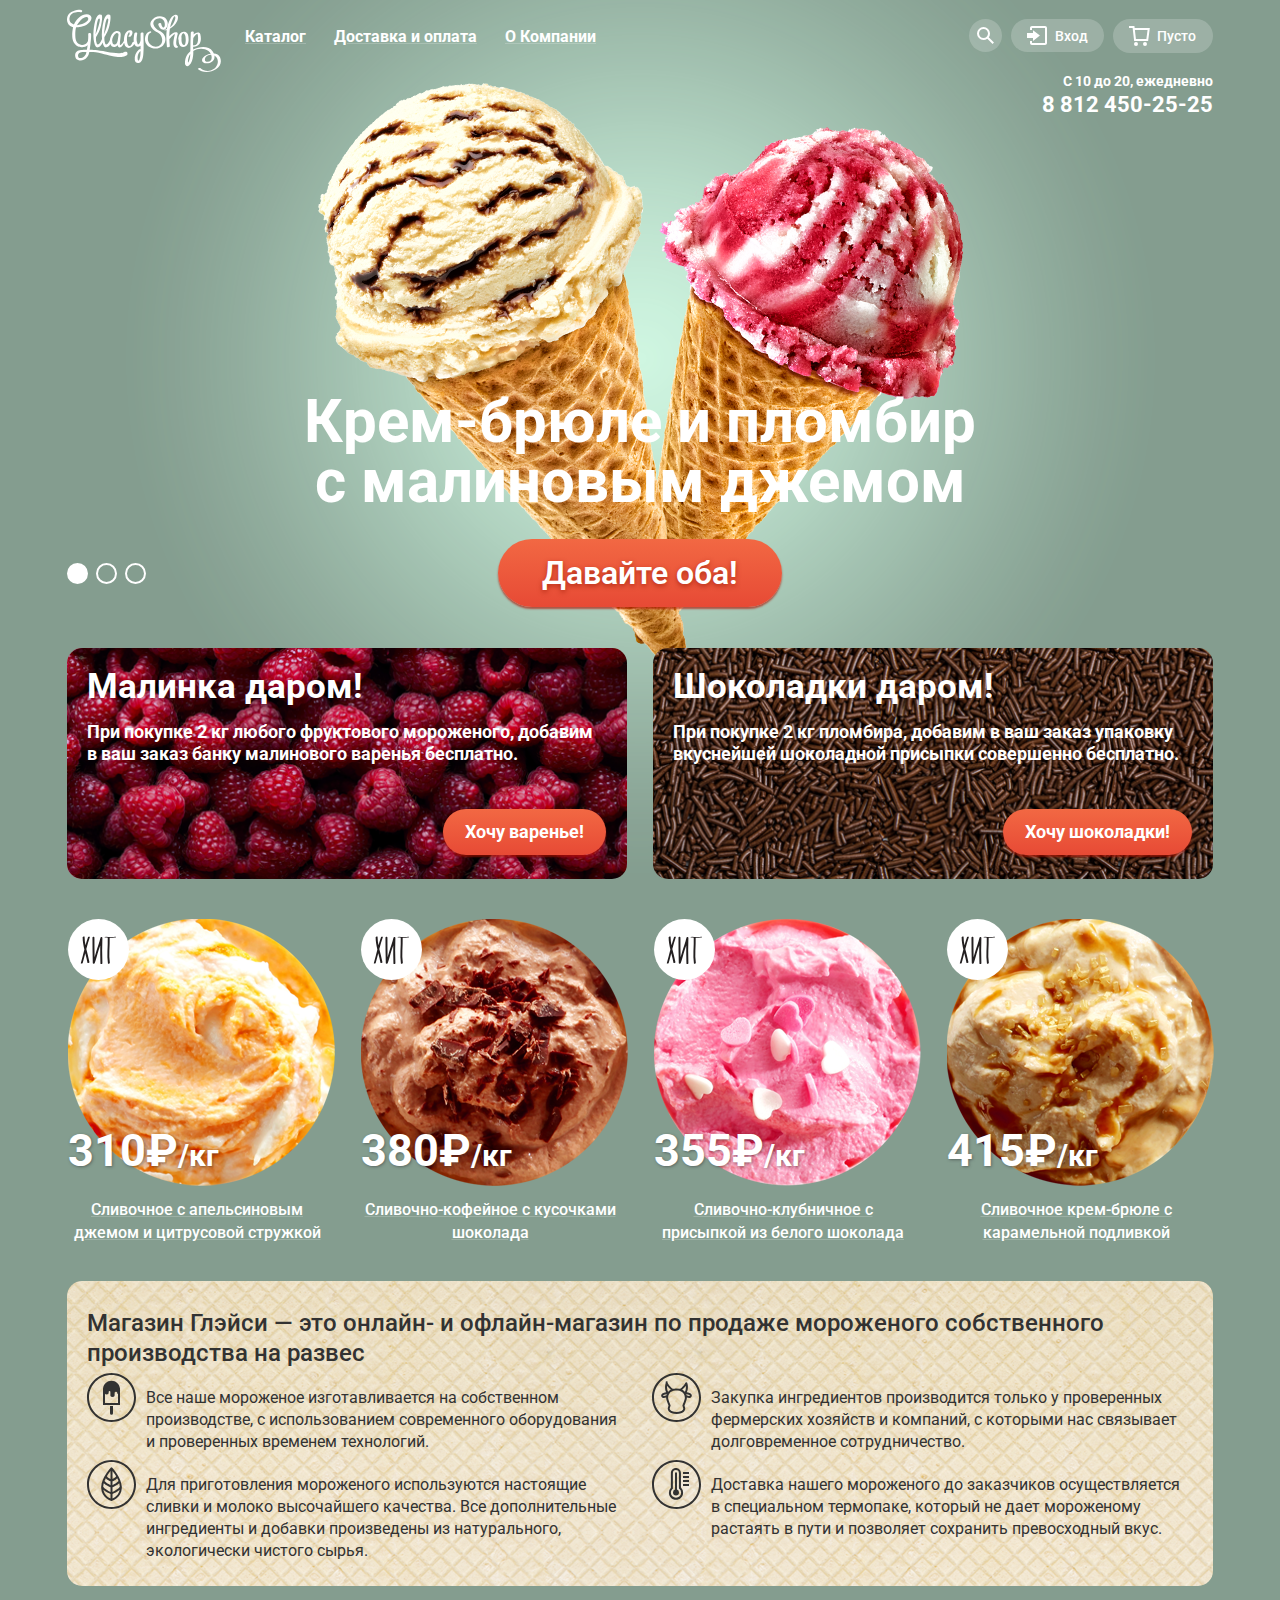
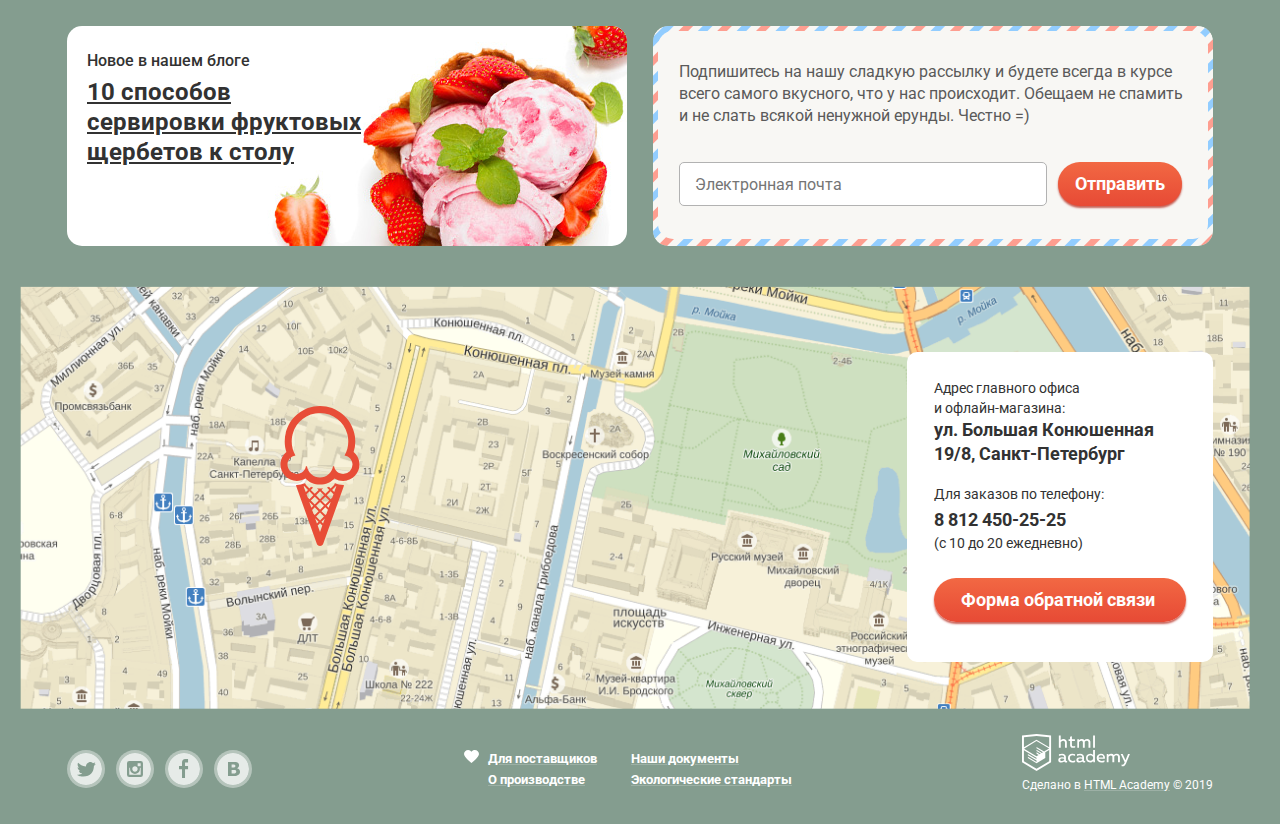
==== commit 0dd535fb: "Правки после проверки" ====
--- a/index.html
+++ b/index.html
@@ -5,8 +5,8 @@
   <meta charset="utf-8">
   <title>Магазин мороженного "Gllacy Shop"</title>
   <link href="https://fonts.googleapis.com/css?family=Roboto:400,500,700&display=swap&subset=cyrillic" rel="stylesheet">
-  <link href="css/normalize.css" rel="stylesheet">
-  <link href="css/style.min.css" rel="stylesheet">
+  <link href="./css/normalize.css" rel="stylesheet">
+  <link href="./css/style.css" rel="stylesheet">
 </head>
 
 <body>
@@ -324,21 +324,23 @@
           <img class="map" src="img/map.png" alt="ул. Большая Конюшенная 19/8, Санкт-Петербург" width="1200" height="430">
           <img class="pin" src="img/pin.svg" alt="" width="80" height="140">
         </div>
-        <div class="contacts">
-          <div class="contact-info-map">
-            Адрес главного офиса<br> и офлайн-магазина:
-            <span class="address">ул. Большая Конюшенная  19/8, Санкт-Петербург</span>
-            Для заказов по телефону:
-            <span class="tel-number">
-              <a href="tel:88124502525">
-                8 812 450-25-25
-              </a>
-            </span>
-            (с 10 до 20 ежедневно)
-          </div>
-          <a class="user-info red-button" href="#">
-            Форма обратной связи
-          </a>
+        <div class="wrapper contacts-wrapper">
+          <div class="contacts">
+            <div class="contact-info-map">
+              Адрес главного офиса<br> и офлайн-магазина:
+              <span class="address">ул. Большая Конюшенная  19/8, Санкт-Петербург</span>
+              Для заказов по телефону:
+              <span class="tel-number">
+                <a href="tel:88124502525">
+                  8 812 450-25-25
+                </a>
+              </span>
+              (с 10 до 20 ежедневно)
+            </div>
+            <a class="user-info red-button" href="#">
+              Форма обратной связи
+            </a>
+          </div>
         </div>
       </section>
     </main>
@@ -414,16 +416,16 @@
         <p>Мы обязательно вам ответим!</p>
         <form action="https://echo.htmlacademy.ru" method="post" name="userfield-form">
           <label for="userfield-id" class="visually-hidden">Ваше имя</label>
-          <input class="input-area" type="text" name="username" id="userfield-id" placeholder="Как вас зовут?" required>
+          <input class="input-area" type="text" name="username" id="userfield-id" placeholder="Как вас зовут?">
           <label for="userfield-mail" class="visually-hidden">Электронная почта</label>
-          <input class="input-area" type="email" name="user-mail" id="userfield-mail" placeholder="Ваша почта для ответа?" required>
-          <textarea class="input-area" name="user-message" id="userfield-message" rows="5" placeholder="Напишите что-нибудь..." aria-label="Поле для сообщения" required></textarea>
+          <input class="input-area" type="email" name="user-mail" id="userfield-mail" placeholder="Ваша почта для ответа?">
+          <textarea class="input-area" name="user-message" id="userfield-message" rows="5" placeholder="Напишите что-нибудь..." aria-label="Поле для сообщения"></textarea>
           <button type="submit" class="submit-btn red-button">Отправить</button>
         </form>
       </section>
     </div>
   </div>
-  <script src="../js/script.min.js"></script>
+  <script src="./js/script.js"></script>
 </body>
 
 </html>
--- a/css/style.css
+++ b/css/style.css
@@ -0,0 +1,1555 @@
+/*----общие стили---*/
+body {
+  margin: 0;
+  padding: 0;
+
+  font-family: "Roboto", "Arial", "sans-serif";
+  font-size: 16px;
+  line-height: 22px;
+  color: #ffffff;
+}
+a {
+  text-decoration: none;
+}
+img {
+  max-width: 100%;
+  height: auto;
+}
+.wrapper {
+  width: 1146px;
+  padding: 0 27px;
+  margin-right: auto;
+  margin-left: auto;
+}
+.background-wrapper {
+  background-color: #849d8f;
+}
+.background-wrapper-with-image {
+  background-color: #849d8f;
+  background-image: url("../img/double_icecream_1.png");
+  background-repeat: no-repeat;
+  background-position: top center;
+  transition: background-image 0.5s ease, background-color 0.5s ease;
+}
+.background-wrapper-with-image::before,
+.background-wrapper-with-image::after {
+  content: "";
+  visibility: hidden;
+}
+.background-wrapper-with-image::before {
+  background-image: url("../img/double_icecream_2.png");
+}
+.background-wrapper-with-image::after {
+  background-image: url("../img/double_icecream_3.png");
+}
+.visually-hidden {
+  position: absolute;
+  width: 1px;
+  height: 1px;
+  margin: -1px;
+  border: 0;
+  padding: 0;
+  clip: rect(0 0 0 0);
+  overflow: hidden;
+}
+
+/*----BUTTONS---*/
+.nav-button {
+  display: flex;
+  align-items: center;
+  padding: 7px 10px;
+  font-size: 14px;
+  font-weight: 500;
+  line-height: 16px;
+  color: #ffffff;
+  fill: #ffffff;
+  cursor: pointer;
+
+  border: none;
+  border-radius: 20px;
+  background-color: rgba(255,255,255, 0.2)
+}
+.nav-button:hover,
+.nav-button:focus {
+  color: #323232;
+  background-color: #f8f7f4;
+  fill: #323232;
+}
+.red-button {
+  color: #ffffff;
+  box-shadow: 0 2px 2px 0 rgba(172, 16, 0, 0.64);
+  background-image: linear-gradient(to top, #e74a35, #f26843);
+  border-radius: 50px;
+  border: none;
+  cursor: pointer;
+}
+.red-button:hover,
+.red-button:focus {
+  box-shadow: 0 2px 2px 0 #ac1000;
+  background-image: linear-gradient(to bottom, rgba(255, 255, 255, 0.2), rgba(255, 255, 255, 0.2)), linear-gradient(to top, #e74a35, #f26843);
+}
+.red-button:active {
+  box-shadow: inset 0 2px 2px 0 #942718;
+  background-image: linear-gradient(to bottom, rgba(0, 0, 0, 0.07), rgba(0, 0, 0, 0.07)), linear-gradient(to bottom, #e74a35, #f26843);
+}
+.white-button {
+  font-size: 16px;
+  font-weight: 500;
+  line-height: 18px;
+  color: #ffffff;
+  border: 2px solid #ffffff;
+  border-radius: 50px;
+  background-color: rgba(255,255,255, 0.2);
+  cursor: pointer;
+}
+.white-button:hover,
+.white-button:focus {
+  color: #323232;
+  border: 2px solid #ffffff;
+  border-radius: 20px;
+  background-color: #ffffff;
+}
+.white-button:active {
+  color: #323232;
+  border: transparent;
+  border-radius: 20px;
+  box-shadow: inset 0 2px 1px 0 #696969;
+  background-color: #ededed;
+}
+/*----LINK----*/
+
+.menu-link {
+  display: block;
+  padding: 9px 14px;
+  color: #ffffff;
+  -webkit-text-decoration: underline rgba(255,255,255, 0.2);
+  text-decoration: underline rgba(255,255,255, 0.2);
+  cursor: pointer;
+}
+.menu-link:hover,
+.menu-link:focus {
+  color: #333333;
+  background-color: #f7f6f3;
+  border-radius: 40px;
+}
+.menu-link:active {
+  color: #333333;
+  border-radius: 40px;
+  box-shadow: inset 0 2px 1px 0 #696969;
+  background-color: #ededed;
+}
+.white-link {
+  color: #ffffff;
+  cursor: pointer;
+}
+.white-link:hover,
+.white-link:focus,
+.white-link:active {
+  color: #ffbc9e;
+}
+.black-link {
+  color: #323232;
+  cursor: pointer;
+}
+.black-link:hover,
+.black-link:focus,
+.black-link:active {
+  color: #e84d37;
+}
+.input-area {
+  height: 44px;
+  box-sizing: border-box;
+  padding: 9px 15px;
+  font:inherit;
+  color: inherit;
+  font-size: 14px;
+  line-height: 24px;
+  color: #323232;
+  border: 1px solid #b2b2b2;
+  border-radius: 5px;
+}
+.input-area:hover {
+  padding: 8px 14px;
+  border: 2px solid #9a9a9a;
+}
+.input-area:focus {
+  padding: 8px 14px;
+  border: 2px solid #2e88e4;
+}
+/*---- main page HEADER ---*/
+.main-header {
+  display: flex;
+  justify-content: space-between;
+  align-items: center;
+  padding-top: 5px;
+}
+.main-navigation {
+  display: flex;
+  align-items: center;
+  font-weight: 700;
+  line-height: 18px;
+  text-align: left;
+  color: #ffffff;
+}
+.logo {
+  margin-right: 10px;
+  width: 154px;
+  height: 64px;
+  padding-top: 4px;
+}
+.site-navigation {
+  position: relative;
+  display: flex;
+  flex-wrap: wrap;
+  align-items: center;
+  margin: 0;
+  padding: 0;
+  list-style: none;
+}
+.site-navigation-item {
+  min-height: 40px;
+}
+.list-navigation {
+  position: absolute;
+  top: 39px;
+  left: -7px;
+  display: none;
+  z-index: 2;
+  width: 143px;
+  padding: 11px 0 6px 0;
+  box-shadow: 0 20px 20px 0 rgba(0, 0, 0, 0.4);
+  background-color: #f8f7f4;
+  border-radius: 5px;
+  list-style: none;
+}
+.list-navigation a {
+  padding: 0;
+  margin: 0;
+  font-size: 14px;
+  line-height: 16px;
+  font-weight: 400;
+  color: #323232;
+  cursor: pointer;
+}
+.catalog-new {
+  position: relative;
+  padding-left: 20px;
+  padding-bottom: 10px;
+  margin-bottom: 5px;
+}
+.catalog-new::after {
+  position: absolute;
+  content: "";
+  left: 7px;
+  bottom: 1px;
+  width: 129px;
+  height: 1px;
+  border-bottom: 1px solid rgba(0, 0, 0, 0.2);
+}
+.catalog-new a {
+  font-weight: 700;
+}
+.icecream-type {
+  margin: 0;
+  padding: 0;
+  padding: 6px 0;
+  list-style: none;
+}
+.icecream-type a {
+  padding: 0 20px;
+}
+.icecream-type:hover {
+  background-color: #fbded7;
+}
+.icecream-type:active {
+  background-color:  #f6b5a5;
+}
+.catalog-nav:hover .list-navigation {
+  display: block;
+}
+.catalog-nav:hover .menu-link {
+  color: #333333;
+  background-color: #f7f6f3;
+  border-radius: 40px;
+}
+/*-----USER-BLOCK-----*/
+.user-navigation {
+  display: flex;
+  align-items: center;
+  flex-wrap: wrap;
+  padding: 0;
+  margin: 0;
+  list-style: none;
+  flex-shrink: 0;
+}
+.search-btn {
+  padding: 8px;
+  font-size: 0;
+}
+.user-navigation li:not(:last-child) {
+  margin-right: 9px;
+}
+.search-block {
+  position: relative;
+}
+.modal-container {
+  min-height: 40px;
+}
+.modal-wrapper {
+  position: absolute;
+  display: none;
+  z-index: 2;
+  right: 0;
+  top: 39px;
+  border-radius: 5px;
+  box-shadow: 0 20px 20px 0 rgba(0, 0, 0, 0.4);
+  background-color: #f8f7f4;
+}
+.modal-container:hover .modal-wrapper {
+  display: block;
+}
+.modal-container:hover .nav-button {
+  color: #323232;
+  background-color: #f8f7f4;
+  fill: #323232;
+}
+.search-form {
+  width: 341px;
+  min-height: 84px;
+}
+.search-form input {
+  margin: 20px 15px;
+  width: 309px;
+  min-height: 14px;
+}
+.login-block {
+  position: relative;
+}
+.user-form {
+  width: 237px;
+  padding: 20px;
+}
+.user-form input {
+  box-sizing: border-box;
+  margin-bottom: 20px;
+  width: 240px;
+}
+.user-form-block {
+  display: flex;
+  justify-content: space-between;
+}
+.popup-block:not(:last-child) {
+  margin-right: 9px;
+}
+.user-help-container {
+  display: flex;
+  flex-direction: column;
+  flex-wrap: wrap;
+}
+.user-help-container a {
+  -webkit-text-decoration: underline;
+  text-decoration: underline;
+}
+.popup-btn {
+  font-size: 18px;
+  line-height: 24px;
+  font-weight: 700;
+  color: #fefefe;
+  padding: 10px 25px;
+}
+.wrapper-contact-info {
+  display: flex;
+}
+.contact-info {
+  margin-left: auto;
+  text-align: right;
+  font-weight: 700;
+  color: #ffffff;
+}
+.work-hours {
+  margin: 0;
+  padding-bottom: 4px;
+  font-size: 14px;
+  line-height: 16px;
+}
+.number {
+  margin: 0;
+  font-size: 22px;
+  line-height: 24px;
+}
+.number a {
+  color: #ffffff;
+}
+.entrance-btn {
+  min-width: 93px;
+  text-align: center;
+}
+.entrance-btn svg,
+.basket-button svg {
+  padding-right: 7px;
+  padding-left: 6px;
+}
+.basket-button {
+  min-width: 100px;
+}
+.user-form a {
+  font-size: 13px;
+  font-weight: 400;
+  line-height: 24px;
+}
+
+/*----Main SLIDER---*/
+.slider {
+  position: relative;
+  padding-top: 275px;
+  padding-bottom: 41px;
+  text-align: center;
+}
+.slider-list {
+  margin: 0;
+  padding: 0;
+  list-style: none;
+}
+.slide {
+  display: none;
+}
+.slide-title {
+  width: 700px;
+  margin: 0 auto;
+  margin-bottom: 27px;
+  font-size: 60px;
+  line-height: 60px;
+  font-weight: 700;
+}
+.slider-controls {
+  position: absolute;
+  bottom: 63px;
+  left: 0;
+  font-size: 0;
+}
+.slider-controls .slider-control {
+  display: inline-block;
+  width: 17px;
+  height: 17px;
+  margin-right: 8px;
+  vertical-align: top;
+  background-color: transparent;
+  border: 2px solid #ffffff;
+  border-radius: 50%;
+  cursor: pointer;
+}
+.slider-controls .slider-control:hover,
+.slider-controls .slider-control:focus {
+  background-color: rgba(248, 247, 244, 0.4);
+}
+.slider-control:last-child {
+  margin-right: 0;
+}
+#product-1:checked ~ .background-wrapper-with-image {
+  background-color: #849d8f;
+  background-image: url("../img/double_icecream_1.png");
+}
+
+#product-2:checked ~ .background-wrapper-with-image {
+  background-color: #8996a6;
+  background-image: url("../img/double_icecream_2.png");
+}
+
+#product-3:checked ~ .background-wrapper-with-image {
+  background-color: #9d8b84;
+  background-image: url("../img/double_icecream_3.png");
+}
+#product-1:checked ~ .background-wrapper-with-image #slide1,
+#product-2:checked ~ .background-wrapper-with-image #slide2,
+#product-3:checked ~ .background-wrapper-with-image #slide3 {
+  display: block;
+}
+#product-1:checked ~ .background-wrapper-with-image label[for="product-1"],
+#product-2:checked ~ .background-wrapper-with-image label[for="product-2"],
+#product-3:checked ~ .background-wrapper-with-image label[for="product-3"] {
+  background-color: #ffffff;
+}
+.give-link {
+  display: inline-block;
+  padding: 12px 44px;
+  font-size: 32px;
+  font-weight: 600;
+  line-height: 44px;
+  vertical-align: top;
+  text-align: center;
+  text-decoration: none;
+  text-shadow: 0 2px 5px rgba(160, 32, 11, 0.76);
+  color: #ffffff;
+}
+/*----Main-SALE---*/
+.container-sale {
+  display: flex;
+  justify-content: space-between;
+  flex-wrap: wrap;
+  padding: 0;
+  margin-bottom: 14px;
+  min-height: 229px;
+}
+.sale-block {
+  display: flex;
+  flex-direction: column;
+  width: 519px;
+  margin-right: 26px;
+  margin-bottom: 20px;
+  padding: 18px 21px 24px 20px;
+  color: #ffffff;
+  font-weight: 700;
+  background-repeat: no-repeat;
+  background-size: cover;
+  border-radius: 15px;
+}
+.sale-block:nth-child(2n) {
+  margin-right: 0;
+}
+.sale-berry {
+  background-color: #c03457;
+  background-image: url("../img/berry.png");
+}
+.sale-choko {
+  background-color: #422929e0;
+  background-image: url("../img/choko.png");
+}
+.sale-heading {
+  margin: 0;
+  margin-bottom: 14px;
+  font-size: 35px;
+  line-height: 41px;
+}
+.sale-paragraph {
+  margin: 0;
+  margin-bottom: 44px;
+  font-size: 18px;
+  line-height: 22px;
+}
+.sale-btn {
+  align-self: flex-end;
+  padding: 11px 22px;
+  font-size: 18px;
+  line-height: 24px;
+}
+/*---Main DESCRIPTION---*/
+.about-shop {
+  padding: 27px 24px 24px 20px;
+  margin-top: 6px;
+  margin-bottom: 40px;
+  color: #323232;
+  background-color: #cfbfa0;
+  background-image: url("../img/vaffel.png");
+  background-repeat: no-repeat;
+  border-radius: 15px;
+  background-size: cover;
+}
+.shop-description {
+  margin-top: 0;
+  margin-bottom: 5px;
+  font-size: 24px;
+  font-weight: 500;
+  line-height: 30px;
+}
+.shop-item {
+  display: flex;
+  flex-wrap: wrap;
+  padding: 0;
+  margin: 0;
+  font-weight: 400;
+  list-style: none;
+}
+.shop-list {
+  display: flex;
+  width: 537px;
+  margin-right: 28px;
+}
+.shop-list:nth-child(2n) {
+  margin-right: 0;
+}
+.shop-list p {
+  margin: 0;
+  padding-top: 14px;
+  min-height: 73px;
+}
+.shop-list::before {
+  display: block;
+  flex-shrink: 0;
+  margin-right: 10px;
+  content: '';
+  width: 49px;
+  height: 49px;
+}
+.icecream-svg::before {
+  background-image: url("../img/ice-cream.svg");
+}
+.cow-svg::before {
+  background-image: url("../img/cow.svg");
+}
+.eco-svg::before {
+  background-image: url("../img/eco.svg");
+}
+.termo-svg::before {
+  background-image: url("../img/thermometer.svg");
+}
+/*---Main ARTICLE---*/
+.container-news-sub {
+  display: flex;
+  justify-content: space-between;
+  flex-wrap: wrap;
+  padding: 0;
+  margin-bottom: 20px;
+  min-height: 220px;
+}
+.block-news-sub {
+  display: flex;
+  flex-direction: column;
+  width: 560px;
+  margin-right: 26px;
+  margin-bottom: 20px;
+  background-repeat: no-repeat;
+  background-size: cover;
+  border-radius: 15px;
+}
+.block-news-sub:nth-child(2n) {
+  margin-right: 0;
+}
+.news {
+  width: 520px;
+  padding: 24px 20px;
+  text-align: left;
+  color: #323232;
+  background-color: #e7d1d1;
+  background-image: url("../img/background-article.jpg");
+}
+.news-title {
+  margin: 0;
+  margin-bottom: 5px;
+  font-size: 16px;
+  font-weight: 500;
+  line-height: 22px;
+}
+.news-article {
+  margin: 0;
+  max-width: 281px;
+}
+.news-article a {
+  font-size: 24px;
+  font-weight: 700;
+  line-height: 30px;
+  text-decoration: underline;
+}
+/*---Main SUBSCRIBE---*/
+.subscription-wrapper {
+  margin: 0;
+  padding: 30px 22px 33px 21px;
+  border-radius: 15px;
+  background-color: #f8f7f4;
+}
+.subscription {
+  width: 550px;
+  min-height: 210px;
+  padding: 5px;
+  font-weight: 400;
+  color: #5a5a5a;
+  background-image: url("../img/bg-post.svg");
+  background-position: 50% 50%;
+}
+.subscription input {
+  font-size: 16px;
+  width: 368px;
+  margin-right: 11px;
+}
+.subscription-message {
+  margin: 0;
+  margin-bottom: 35px;
+}
+.subscription-wrapper form {
+  display: flex;
+}
+.email-form {
+  width: 368px;
+  height: 44px;
+  font-size: 16px;
+  font-weight: 400;
+  line-height: 24px;
+  margin-right: 11px;
+  padding-left: 15px;
+}
+.subscription-btn {
+  padding: 10px 17px;
+  font-size: 18px;
+  line-height: 24px;
+  font-weight: 700;
+  color: #fefefe;
+}
+/*----Main MAP---*/
+.contact-block {
+  margin-bottom: 18px;
+  display: block;
+  position: relative;
+  height: 430px;
+}
+.contact-block iframe {
+  position: relative;
+  z-index: 2;
+  border: none;
+  width: 100%;
+}
+.img-map {
+  position: absolute;
+  top: 0;
+  left: 0;
+  z-index: 1;
+  margin: 0;
+}
+.map {
+  width: 100%;
+}
+.pin {
+  position: absolute;
+  top: 120px;
+  left: 280px;
+}
+.contacts-wrapper {
+  padding: 0;
+  position: relative;
+}
+.contacts {
+  position: absolute;
+  z-index: 3;
+  top: -370px;
+  right: 0;
+  padding: 26px 27px;
+  padding-bottom: 40px;
+  width: 252px;
+  border-radius: 10px;
+  background-color: #ffffff;
+  color: #323232;
+}
+.contact-info-map {
+  display: flex;
+  flex-direction: column;
+  font-size: 14px;
+  font-weight: 400;
+  line-height: 20px;
+  margin: 0;
+  margin-bottom: 25px;
+}
+.address {
+  font-size: 18px;
+  font-weight: 700;
+  line-height: 24px;
+  padding-bottom: 18px;
+}
+.tel-number a {
+  font-size: 18px;
+  font-weight: 700;
+  line-height: 22px;
+  color: #323232;
+}
+.tel-number {
+  padding-top: 5px;
+  padding-bottom: 2px;
+}
+.user-info {
+  display: block;
+  padding: 10px 27px;
+  font-size: 18px;
+  line-height: 24px;
+  font-weight: 700;
+  color: #fefefe;
+}
+/*----FOOTER---*/
+.container-footer {
+  display: flex;
+  justify-content: space-between;
+  align-items: center;
+  padding-bottom: 30px;
+}
+/*---Footer SOCIAL-MEDIA---*/
+.socialmedia-list {
+  display: flex;
+  justify-content: space-between;
+  padding: 0;
+  margin: 0;
+  list-style: none;
+}
+.socialmedia-list li {
+  margin-right: 11px;
+  margin-top: 10px;
+}
+.socialmedia-list li:last-child {
+  margin-right: 0;
+}
+.socialmedia-icon {
+  display: block;
+  width: 32px;
+  height: 32px;
+  border: 3px solid rgba(255,255,255, 0.5);
+  border-radius: 50%;
+  background-repeat: no-repeat;
+  opacity: 0.8;
+  cursor: pointer;
+}
+.socialmedia-icon:hover,
+.socialmedia-icon:focus {
+  color: #ffffff;
+  border: 3px solid rgba(255,255,255, 0.7);
+  border-radius: 50%;
+  opacity: 1;
+}
+.socialmedia-icon:active {
+  color: #e9e9e9;
+  border: 3px solid rgba(255,255,255, 0.7);
+  border-radius: 50%;
+  opacity: 0.5;
+}
+.vkontakte {
+  background-image: url("../img/vk.svg");
+}
+.insta {
+  background-image: url("../img/instagram.svg");
+}
+.facebook {
+  background-image: url("../img/fb.svg");
+}
+.twitter {
+  background-image: url("../img/twitter.svg");
+}
+
+/*----Footer INFORMATION---*/
+.information-item {
+  width: 363px;
+  padding: 0;
+  margin: 0;
+  display: flex;
+  flex-wrap: wrap;
+  font-size: 13px;
+  font-weight: 700;
+  line-height: 18px;
+  list-style: none;
+}
+.clients-information {
+  margin-left: 65px;
+  margin-top: 15px;
+}
+.information-list {
+  position: relative;
+  display: flex;
+  min-width: 123px;
+  margin: 0;
+  margin-bottom: 3px;
+  margin-right: 20px;
+  box-sizing: border-box;
+}
+.information-list a {
+  -webkit-text-decoration: underline rgba(255,255,255, 0.2);
+  text-decoration: underline rgba(255,255,255, 0.2);
+}
+.heart::before {
+  position: absolute;
+  left: -24px;
+  width: 15px;
+  height: 13px;
+  flex-shrink: 0;
+  margin-right: 3px;
+  content: '';
+  background-image: url("../img/heart.svg");
+  background-repeat: no-repeat;
+}
+/*----Footer COPYRIGHT---*/
+.html-academy {
+  display: flex;
+  flex-direction: column;
+  justify-content: center;
+  min-width: 189px;
+  margin: 0;
+  font-size: 12px;
+  font-weight: 400;
+  line-height: 18px;
+  text-align: left;
+  color: #fefefe;
+}
+.html-academy a {
+  margin: 0;
+  -webkit-text-decoration: underline rgba(255,255,255, 0.2);
+  text-decoration: underline rgba(255,255,255, 0.2);
+}
+.html-academy p {
+  margin: 0;
+}
+/*----Modal-form----*/
+@keyframes bounce {
+  0% {
+    transform: translateY(-2000px);
+  }
+
+  70% {
+    transform: translateY(30px);
+  }
+
+  90% {
+    transform: translateY(-10px);
+  }
+
+  100% {
+    transform: translateY(0);
+  }
+}
+@keyframes shake {
+  0%,
+  100% {
+    transform: translateX(0);
+  }
+  10%,
+  30%,
+  50%,
+  70%,
+  90% {
+    transform: translateX(-10px);
+  }
+  20%,
+  40%,
+  60%,
+  80% {
+    transform: translateX(10px);
+  }
+}
+.modal {
+  display: none;
+  position: fixed;
+  z-index: 50;
+  padding-top: 100px;
+  left: 0;
+  top: 0;
+  width: 100%;
+  height: 100%;
+  overflow: auto;
+  background-color: rgb(0,0,0);
+  background-color: rgba(0,0,0,0.4);
+}
+.modal-content {
+  position: fixed;
+  z-index: 50;
+  top: 120px;
+  left: 50%;
+  width: 430px;
+  margin-left: -230px;
+  padding: 18px 24px 27px;
+  border-radius: 10px;
+  background-color: #f8f7f4;
+}
+.modal-show {
+  display: block;
+}
+.modal-show-animation {
+  animation: bounce 0.6s;
+}
+.modal-error {
+  animation: shake 0.6s;
+}
+.modal-content .input-area {
+  font-size: 16px;
+}
+.modal-content input {
+  margin-bottom: 18px;
+  width: 265px;
+}
+.modal-content textarea {
+  width: 426px;
+  height: 153px;
+  margin-bottom: 20px;
+  resize: none;
+}
+.modal-close {
+  position: absolute;
+  top: 15px;
+  right: 16px;
+  width: 18px;
+  height: 17px;
+  background-color: transparent;
+  border: 0;
+  cursor: pointer;
+}
+.modal-close::before,
+.modal-close::after {
+  content: "";
+  position: absolute;
+  left: -1px;
+  width: 22px;
+  height: 2px;
+  background-color: #323232;
+}
+.modal-close::before {
+  transform: rotate(45deg);
+}
+.modal-close::after {
+  transform: rotate(-45deg);
+}
+.modal-content p {
+  margin: 0;
+  margin-bottom: 20px;
+  margin-right: 10px;
+  padding: 0;
+  font-size: 24px;
+  font-weight: 500;
+  line-height: 28px;
+  color: #323232;
+}
+.submit-btn {
+  display: block;
+  margin-left: auto;
+  padding: 10px 23px;
+  font-size: 18px;
+  line-height: 24px;
+  font-weight: 700;
+}
+
+/*---Catalog HEADER---*/
+.catalog-header {
+  margin-bottom: -50px;
+}
+.full-basket {
+  min-width: 117px;
+  color: #323232;
+  background-color: rgba(248, 247, 244, 0.99);
+  border: none;
+}
+.basket-popup {
+  position: relative;
+}
+.basket-full-block {
+  position: absolute;
+  right: 0;
+  z-index: 2;
+  display: none;
+  padding: 18px 15px;
+  width: 510px;
+  color: #323232;
+  font-size: 13px;
+  line-height: 16px;
+  font-weight: 400;
+  border-radius: 5px;
+  box-shadow: 0 20px 20px 0 #00000066;
+  background-color: #f8f7f4;
+}
+.basket-goods {
+  margin: 0;
+  border-bottom: 1px solid #cacac7;
+}
+.basket-goods td {
+  padding-bottom: 16px;
+  padding-right: 16px;
+}
+.basket-goods td:first-child {
+  padding-right: 20px;
+}
+.basket-goods td:nth-child(2n) {
+  padding-right: 12px;
+}
+.basket-goods td:nth-child(3n) {
+  width: 220px;
+  padding-right: 21px;
+}
+.basket-goods td:nth-child(4n) {
+  padding-bottom: 25px;
+  padding-right: 26px;
+}
+.basket-goods span {
+  color: #999999;
+}
+.basket-close {
+  top: 30px;
+  left: 16px;
+  width: 11px;
+  height: 11px;
+}
+.basket-close::before,
+.basket-close::after {
+  left: -1px;
+  width: 13px;
+  height: 1px;
+  background-color: #323232;
+}
+.basket-close-second {
+  top: 85px;
+  left: 16px;
+  width: 11px;
+  height: 11px;
+}
+.basket-close-second::before,
+.basket-close-second::after {
+  left: -1px;
+  width: 13px;
+  height: 1px;
+  background-color: #323232;
+}
+.basket-container {
+  display: flex;
+  flex-direction: column;
+  align-items: flex-end;
+  margin-bottom: 5px;
+}
+.basket-container p {
+  margin-top: 14px;
+  margin-bottom: 13px;
+  font-size: 15px;
+  line-height: 18px;
+  font-weight: 700;
+}
+.basket-container a {
+  padding: 9px 15px;
+}
+.basket-popup:hover .basket-full-block {
+  display: block;
+}
+.order {
+  font-size: 18px;
+  line-height: 24px;
+  font-weight: 700;
+  color: #fefefe;
+}
+.catalog-nav-current {
+  display: block;
+  pointer-events: none;
+  cursor: default;
+  padding: 9px 14px;
+  color: #ffffff;
+  background-color: #d07058;
+  text-decoration: none;
+  border-radius: 40px;
+}
+
+/*---- Catalog BREADCRUMBS---*/
+.breadcrumbs {
+  position: relative;
+  display: inline-flex;
+  justify-content: flex-start;
+  margin: 0;
+  margin-bottom: 5px;
+  padding: 0;
+  padding-top: 31px;
+  font-size: 14px;
+  font-weight: 400;
+  line-height: 16px;
+  text-align: left;
+  color: #ffffff;
+  list-style: none;
+}
+.breadcrumbs-item:not(:last-child)::after {
+  padding-right: 5px;
+  content: "»";
+}
+.breadcrumbs-link {
+  padding-right: 5px;
+  -webkit-text-decoration: underline rgba(255,255,255, 0.2);
+  text-decoration: underline rgba(255,255,255, 0.2);
+}
+/*----Catalog OPTION FORM----*/
+.form-background {
+  font-size: 16px;
+  font-weight: 500;
+  line-height: 18px;
+  color: #ffffff;
+  border: transparent;
+  border-radius: 50px;
+  background-color: rgba(255,255,255, 0.2)
+}
+.option-form {
+  margin: 0;
+  margin-bottom: 33px;
+  display: flex;
+  justify-content: flex-start;
+  flex-wrap: wrap;
+  font-size: 14px;
+  font-weight: 500;
+  line-height: 16px;
+}
+.form-title {
+  margin: 0;
+  margin-bottom: 8px;
+  padding-left: 15px;
+}
+.sorting-block {
+  position: relative;
+  margin: 0;
+  margin-bottom: 12px;
+  margin-right: 14px;
+}
+.sorting {
+  min-width: 194px;
+  padding: 8px;
+  padding-left: 15px;
+  -webkit-appearance: none;
+  -moz-appearance: none;
+  appearance: none;
+  cursor: pointer;
+}
+.sorting::-ms-expand {
+  display: none;
+}
+.arrow {
+  content: "";
+  position: absolute;
+  top: 38px;
+  right: 15px;
+  border-style: solid;
+  border-width: 10px 5px 0 5px;
+  border-color: #ffffff transparent transparent transparent;
+}
+.sorting:hover,
+.sorting:focus {
+  color: #323232;
+}
+.sorting:hover + .arrow,
+.sorting:focus + .arrow {
+  border-color: #323232 transparent transparent transparent;
+}
+.sorting:active {
+  color: #323232;
+  background-color: #ffffff;
+}
+.filter-range {
+  width: 220px;
+  height: 60px;
+  margin-bottom: 12px;
+  margin-right: 14px;
+}
+.range-controls {
+  position: relative;
+  margin-bottom: 34px;
+  padding-top: 16px;
+  padding-right: 22px;
+  padding-left: 22px;
+  height: 21px;
+}
+.range-controls .scale {
+  width: 176px;
+  height: 4px;
+  background-color: rgba(248, 247, 244, 0.5);
+}
+.range-controls .bar {
+  width: 107px;
+  height: 4px;
+  margin-left: 20px;
+  background-color: #f8f7f4;
+}
+.range-controls .range-toggle {
+  position: absolute;
+  top: 6px;
+  left: 0;
+  width: 4px;
+  height: 4px;
+  padding: 0;
+  border: 8px solid #ffffff;
+  background-color: #ababab;
+  border-radius: 50%;
+  cursor: pointer;
+}
+.range-controls .range-toggle-min {
+  left: 36px;
+}
+.range-controls .range-toggle-max {
+  left: 135px;
+}
+.fat-block {
+  margin: 0;
+  margin-bottom: 12px;
+  padding: 0;
+}
+.form-fieldset {
+  border: transparent;
+  margin: 0;
+  padding: 0;
+}
+.fat-field {
+  display: flex;
+  align-items: center;
+  padding: 8px 12px;
+}
+.fat-field label {
+  display: flex;
+  align-items: center;
+  cursor: pointer;
+}
+.fat-field label:not(:last-child) {
+  margin-right: 19px;
+}
+.input-radio + .radio-indicator {
+  display: flex;
+  justify-content: center;
+  align-items: center;
+  margin-right: 10px;
+  width: 16px;
+  height: 16px;
+  border: 3px solid rgba(255,255,255, 0.8);
+  border-radius: 50%;
+}
+ .input-radio:disabled ~ span {
+  color: rgba(255,255,255, 0.4);
+}
+.input-radio:hover + .radio-indicator,
+.input-radio:focus + .radio-indicator {
+  border: 3px solid #ffffff;
+}
+.input-radio:disabled + .radio-indicator {
+  border: 3px solid rgba(255,255,255, 0.4);
+}
+.input-radio:checked + .radio-indicator::after {
+  content: "";
+  display: block;
+  width: 10px;
+  height: 10px;
+  background-color: rgba(255,255,255, 0.8);
+  border-radius: 50%;
+}
+.input-radio:checked:hover + .radio-indicator::after,
+.input-radio:checked:focus + .radio-indicator::after {
+  background-color: #ffffff;
+}
+.input-radio:checked:disabled + .radio-indicator::after {
+  background-color: rgba(255,255,255, 0.4);
+}
+.consist-block {
+  margin: 0;
+  margin-right: 13px;
+  padding: 0;
+}
+.consist-field {
+  position: relative;
+  display: flex;
+  justify-content: space-around;
+  align-items: center;
+  padding: 8px 15px;
+  padding-right: 22px;
+}
+.consist-field label {
+  display: flex;
+  align-items: center;
+  cursor: pointer;
+}
+.consist-field label:not(:last-child) {
+  margin-right: 24px;
+}
+.input-checkbox + .checkbox-indicator {
+  display: flex;
+  align-items: center;
+  width: 18px;
+  height: 18px;
+  margin-right: 7px;
+  border: 2px solid rgba(255,255,255, 0.8);
+  border-radius: 5px;
+}
+.input-checkbox:disabled ~ span {
+  color: rgba(255,255,255, 0.4)
+}
+.input-checkbox:hover + .checkbox-indicator,
+.input-checkbox:focus + .checkbox-indicator {
+  border: 2px solid #ffffff;
+}
+.input-checkbox:disabled + .checkbox-indicator {
+  border: 2px solid rgba(255,255,255, 0.4);
+}
+.input-checkbox:checked + .checkbox-indicator::after {
+  content: "";
+  flex-shrink: 0;
+  display: block;
+  width: 23px;
+  height: 23px;
+  background-image: url("../img/checkbox-on-1.svg");
+  background-repeat: no-repeat;
+  background-position: 50% 50%;
+  opacity: 0.8;
+  position: relative;
+  top: -4px;
+}
+.input-checkbox:checked:hover + .checkbox-indicator::after,
+.input-checkbox:checked:focus + .checkbox-indicator::after {
+  background-image: url("../img/checkbox-on-1.svg");
+  background-repeat: no-repeat;
+}
+.input-checkbox:checked:disabled + .checkbox-indicator::after {
+  background-image: url("../img/checkbox-on-1.svg");
+  opacity: 0.4;
+}
+.sorting-btn {
+  padding: 8px 28px;
+  margin-top: 22px;
+}
+
+/*---Catalog item---*/
+.catalog-style {
+  position: relative;
+}
+.catalog-list {
+  display: flex;
+  justify-content: space-between;
+  flex-wrap: wrap;
+  margin: 0;
+  margin-left: -8px;
+  margin-right: -10px;
+  padding: 0;
+  list-style: none;
+}
+.catalog-item {
+  position: relative;
+  width: 267px;
+  padding: 6px 9px 0;
+  margin-bottom: 31px;
+}
+.action:hover {
+  position: relative;
+}
+.action:hover .catalog-style {
+  z-index: 3;
+}
+.action:hover .actions {
+  display: flex;
+}
+.catalog-item .actions {
+  position: absolute;
+  left: 0;
+  top: 0;
+  display: none;
+  flex-direction: column;
+  justify-content: flex-end;
+  align-items: center;
+  height: calc(100% + 77px);
+  width: 285px;
+  z-index: 2;
+  box-shadow: 0 20px 20px 0 rgba(0, 0, 0, 0.4);
+  background-color: rgba(248, 247, 244, 0.2);
+  border-radius: 10px;
+}
+.catalog-item .show-button {
+  display: flex;
+  justify-content: center;
+  margin: 10px 32px 23px;
+  font-size: 18px;
+  line-height: 24px;
+  font-weight: 700;
+  padding: 12px 17px;
+}
+.hit {
+  margin: 0;
+}
+.hit::before {
+  position: absolute;
+  width: 61px;
+  height: 61px;
+  content: '';
+  background-image: url("../img/hit.svg");
+  background-size: cover;
+}
+.icecream-price {
+  position: absolute;
+  top: 209px;
+  margin: 0;
+  font-size: 45px;
+  font-weight: 700;
+  line-height: 45px;
+  text-shadow: 0.5px 0.9px 3px rgba(49, 50, 53, 0.5);
+}
+.icecream-name {
+  min-height: 46px;
+  width: 258px;
+  margin: 0;
+  margin-top: 6px;
+  text-align: center;
+}
+.icecream-heading {
+  margin:0;
+  margin-bottom: 25px;
+  font-size: 35px;
+  font-weight: 700;
+  line-height: 41px;
+}
+.icecream-name a {
+  font-size: 16px;
+  font-weight: 500;
+  -webkit-text-decoration: underline rgba(255,255,255, 0.2);
+  text-decoration: underline rgba(255,255,255, 0.2);
+}
+.icecream-price span {
+  font-size: 30px;
+  font-weight: 700;
+  line-height: 45px;
+  text-shadow: 0.5px 0.9px 3px rgba(49, 50, 53, 0.5);
+}
+
+/*---Catalog PAGINATOR---*/
+.paginator {
+  display: flex;
+  justify-content: flex-end;
+  align-items: center;
+  margin: 0;
+  margin-top: 47px;
+  margin-bottom: 19px;
+  padding: 0;
+  padding-bottom: 30px;
+  border-bottom: 1px solid rgba(255, 255, 255, 0.3)
+}
+.paginator-list {
+  display: flex;
+  margin: 0;
+  margin-right: 20px;
+  padding: 0;
+  list-style: none;
+}
+.page-item {
+  display: flex;
+  font-size: 16px;
+  font-weight: 500;
+}
+.paginator-btn {
+  width: 8px;
+  height: 12px;
+  margin: 0;
+  padding: 0;
+  content:'';
+  background-color: transparent;
+  border: transparent;
+  flex-shrink: 0;
+}
+.paginator-center {
+  display: block;
+  padding: 4px;
+}
+.prev {
+  margin-right: 15px;
+  background-image: url("../img/icon-right-small.svg");
+  background-repeat: no-repeat;
+  transform: rotate(180deg);
+  opacity: 0.2;
+}
+.next {
+  background-image: url("../img/icon-right-small.svg");
+  background-repeat: no-repeat;
+}
+.page-item a {
+  width: 27px;
+  height: 26px;
+  line-height: 18px;
+  text-align: center;
+  color: #ffffff;
+}
+.active a {
+  margin-right: 5px;
+  color: #000000;
+  background-color: #ffffff;
+  border-radius: 50%;
+  cursor: default;
+}
+.page-item a:hover,
+.page-item a:focus {
+  background-color: rgba(255, 255, 255, 0.2);
+  border-radius: 50%;
+}
+.page-item a:active {
+  color: #000000;
+  background-color: #ffffff;
+  border-radius: 50%;
+  cursor: default;
+}
+
